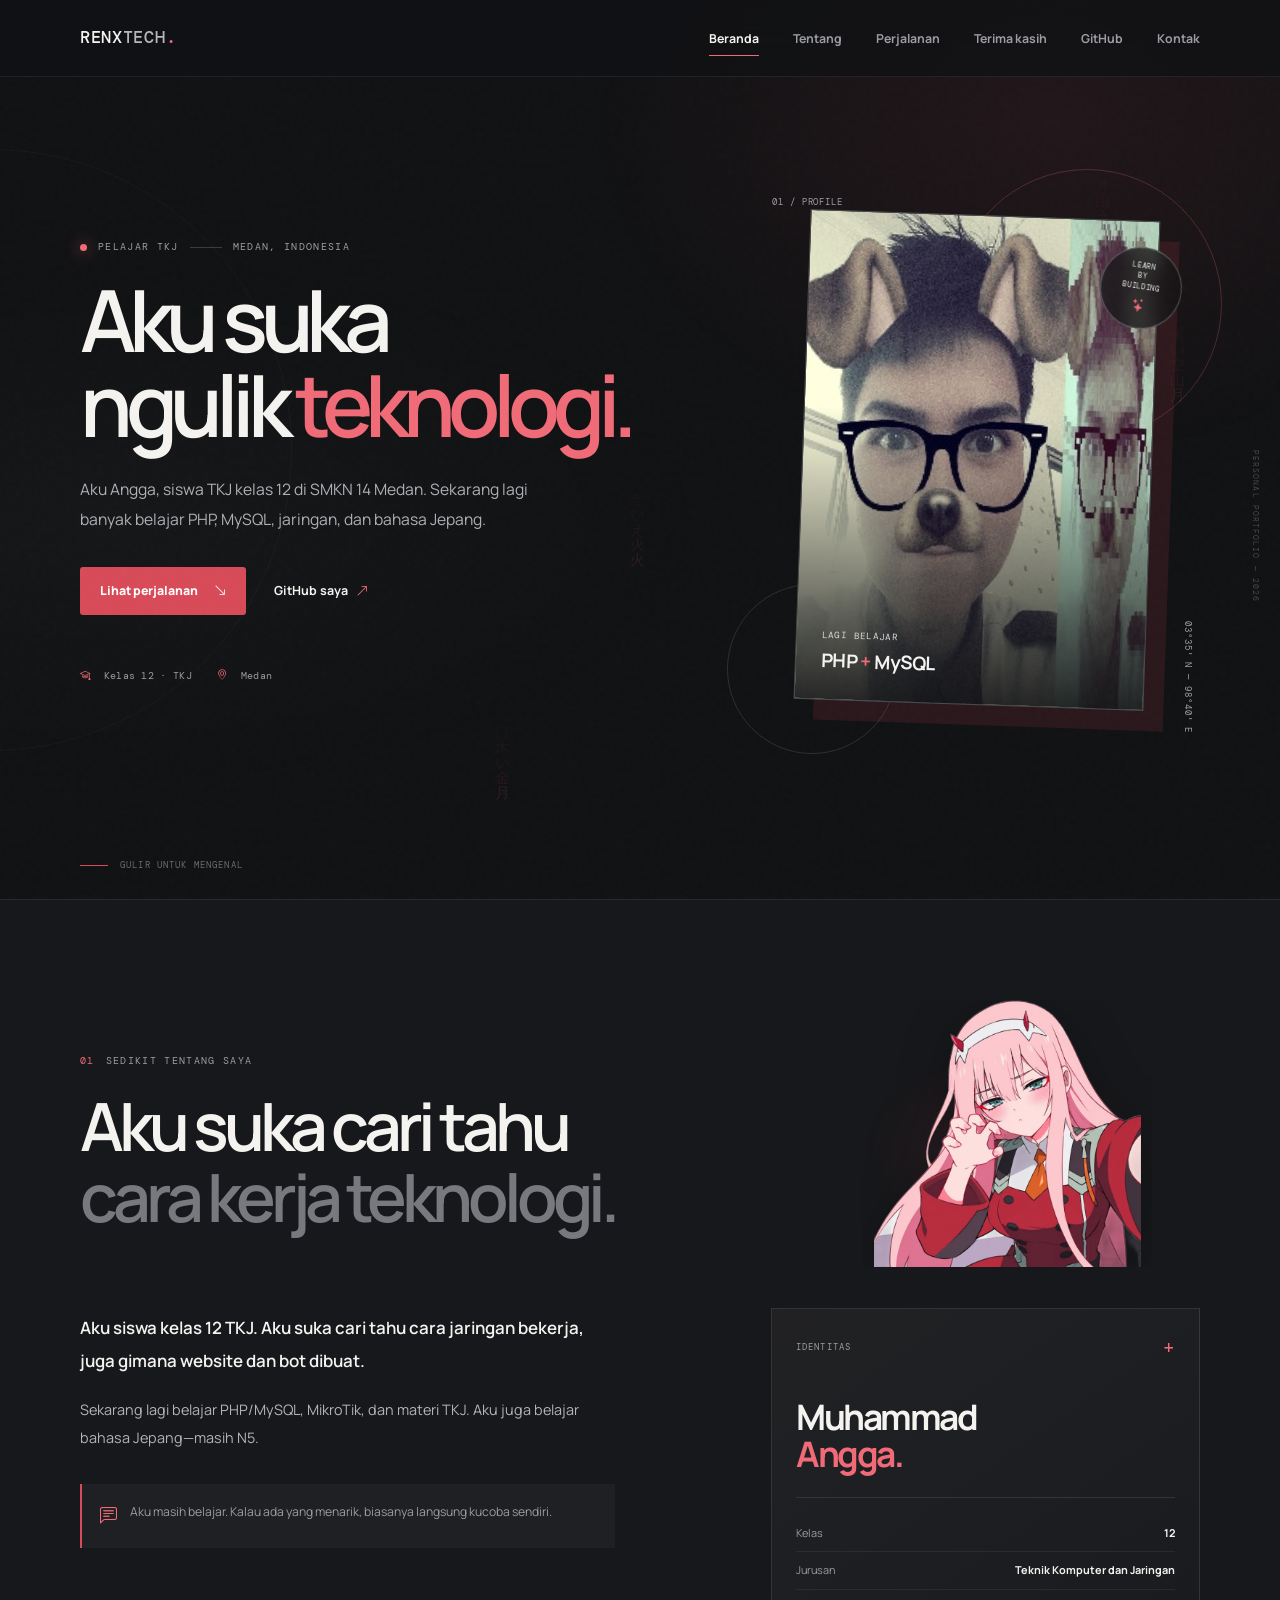
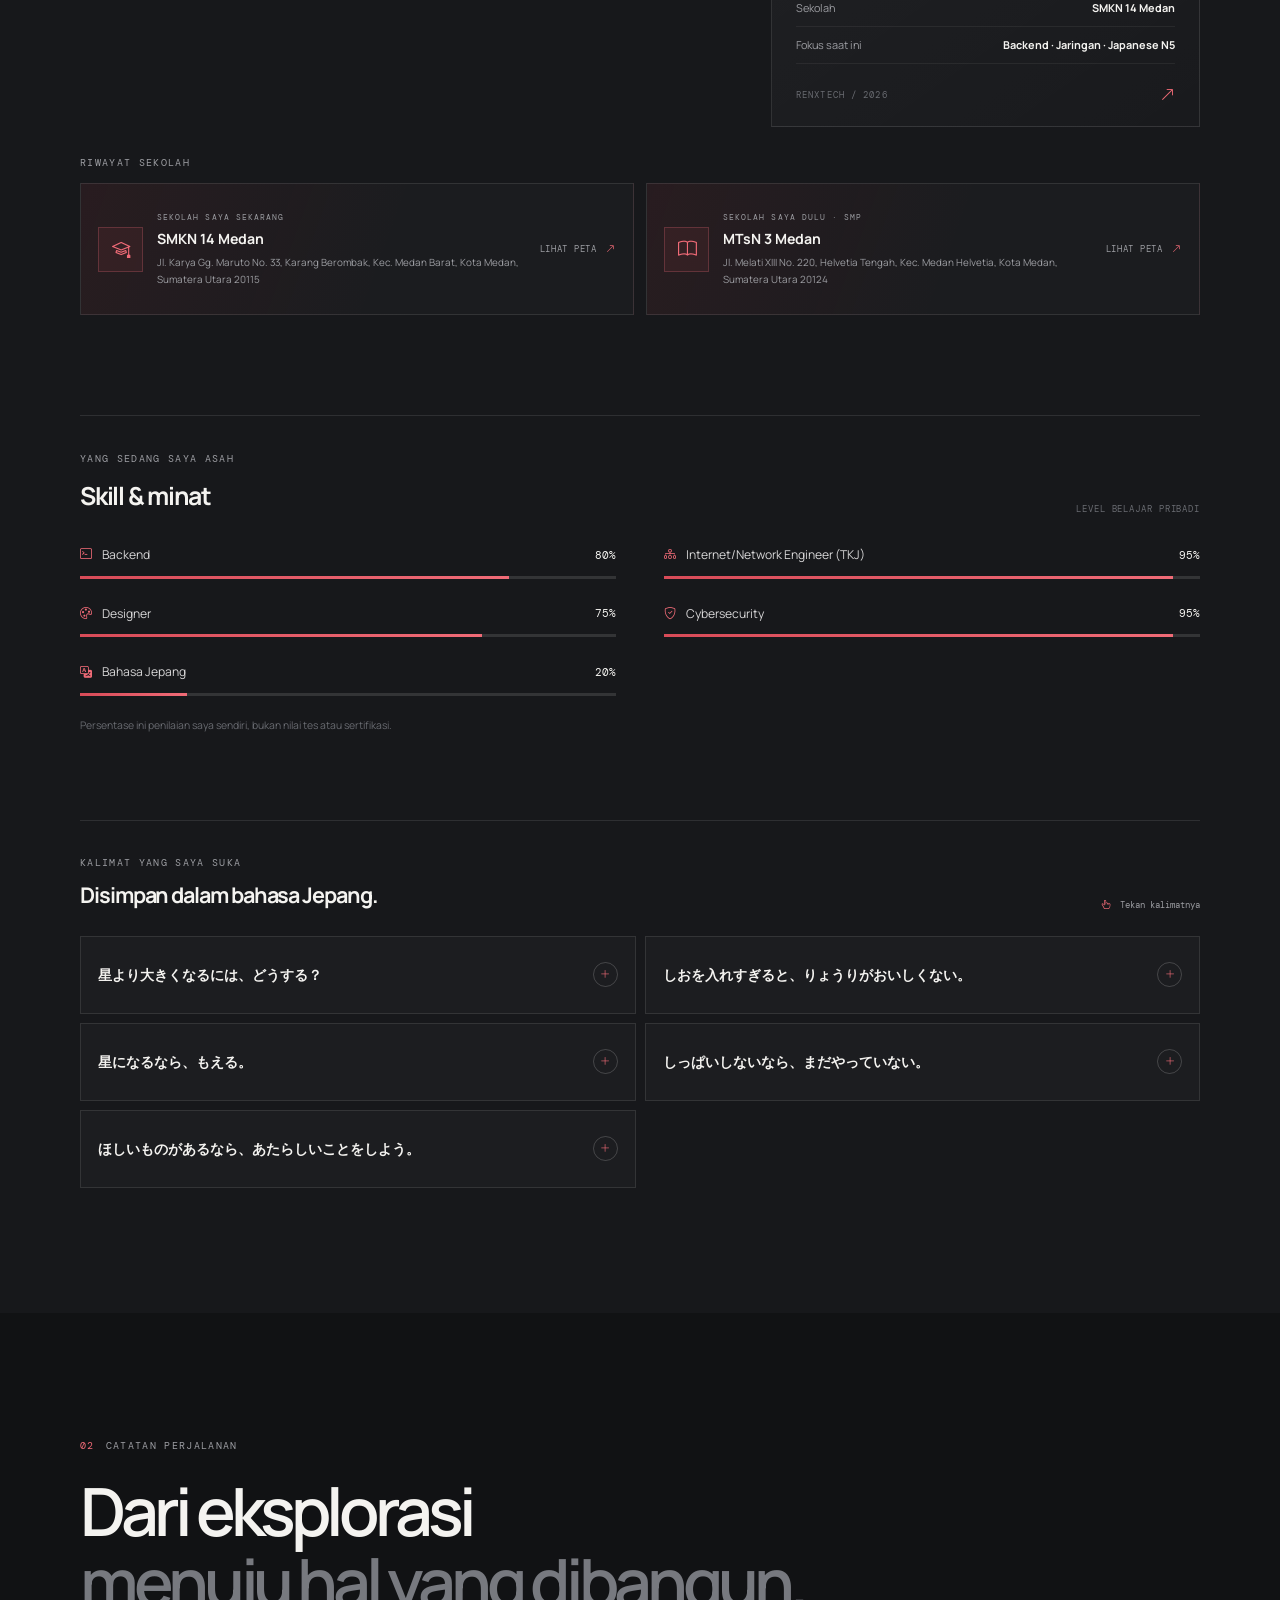
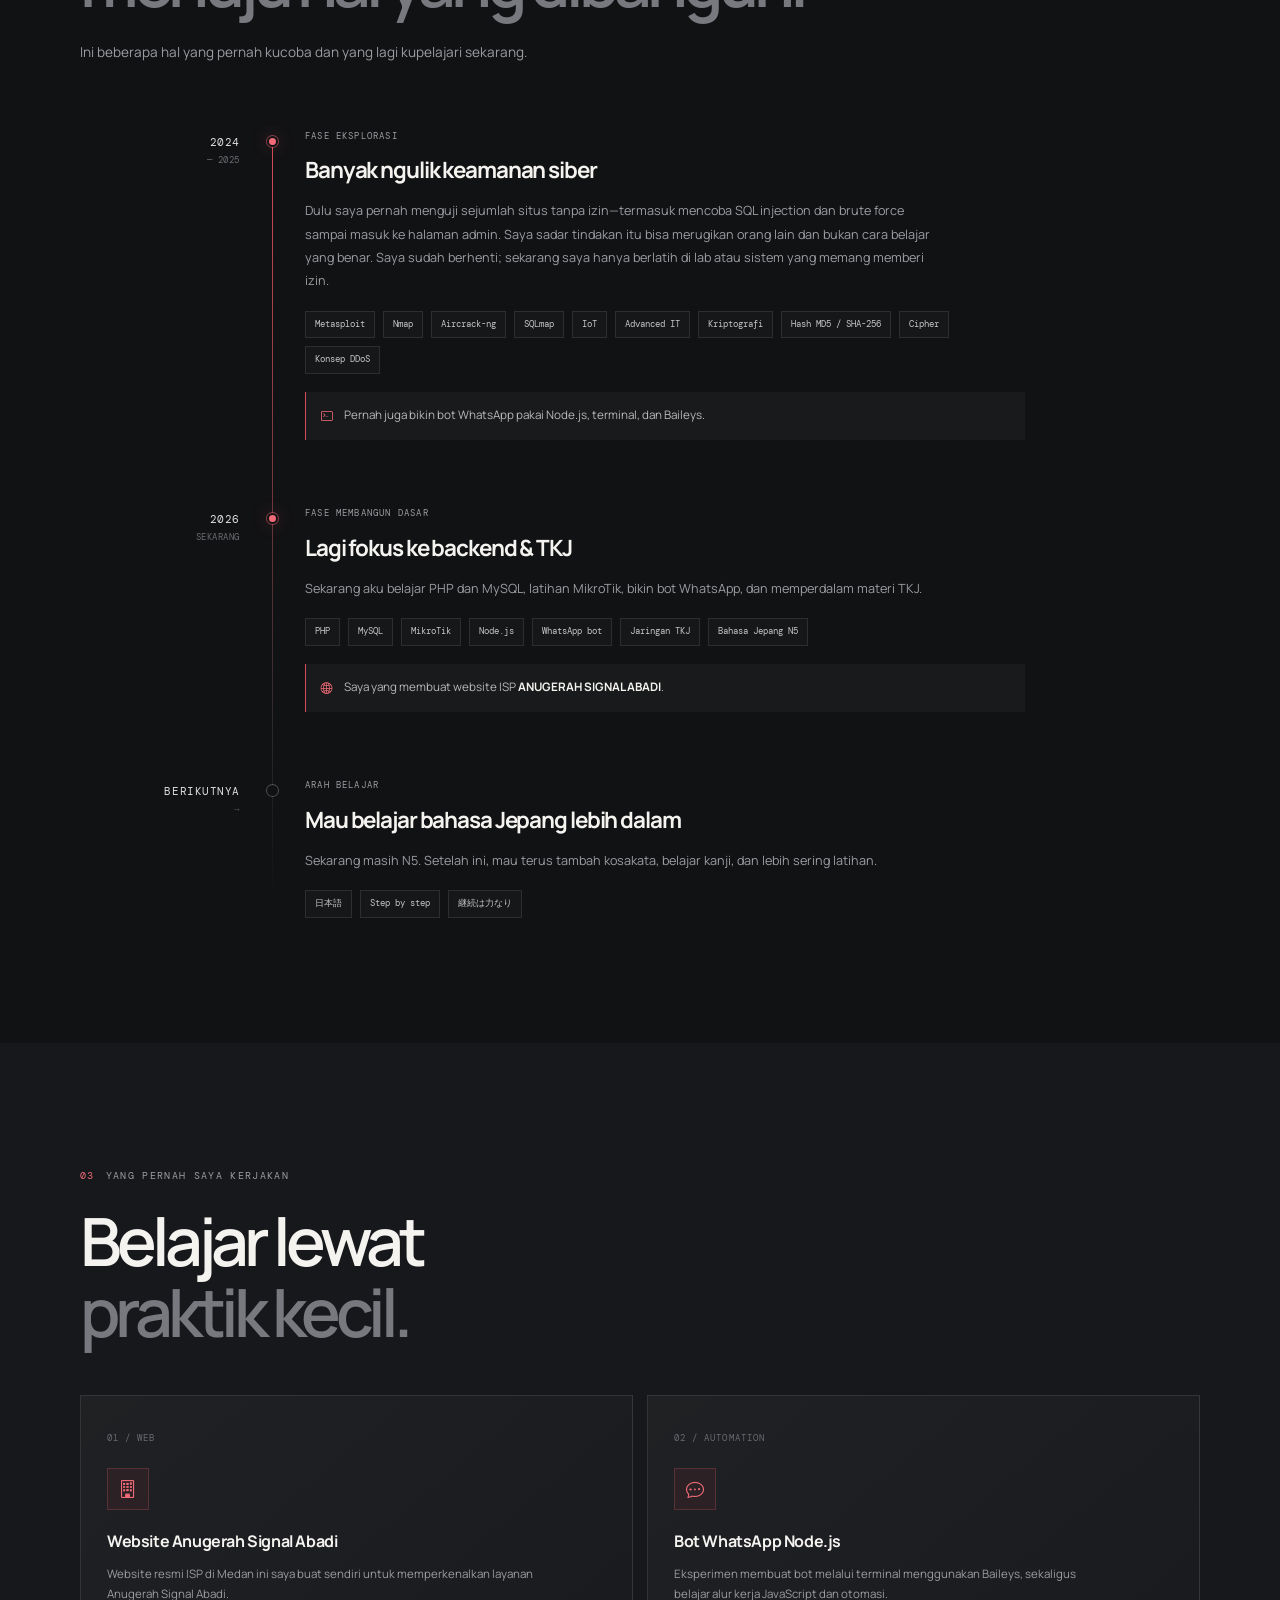
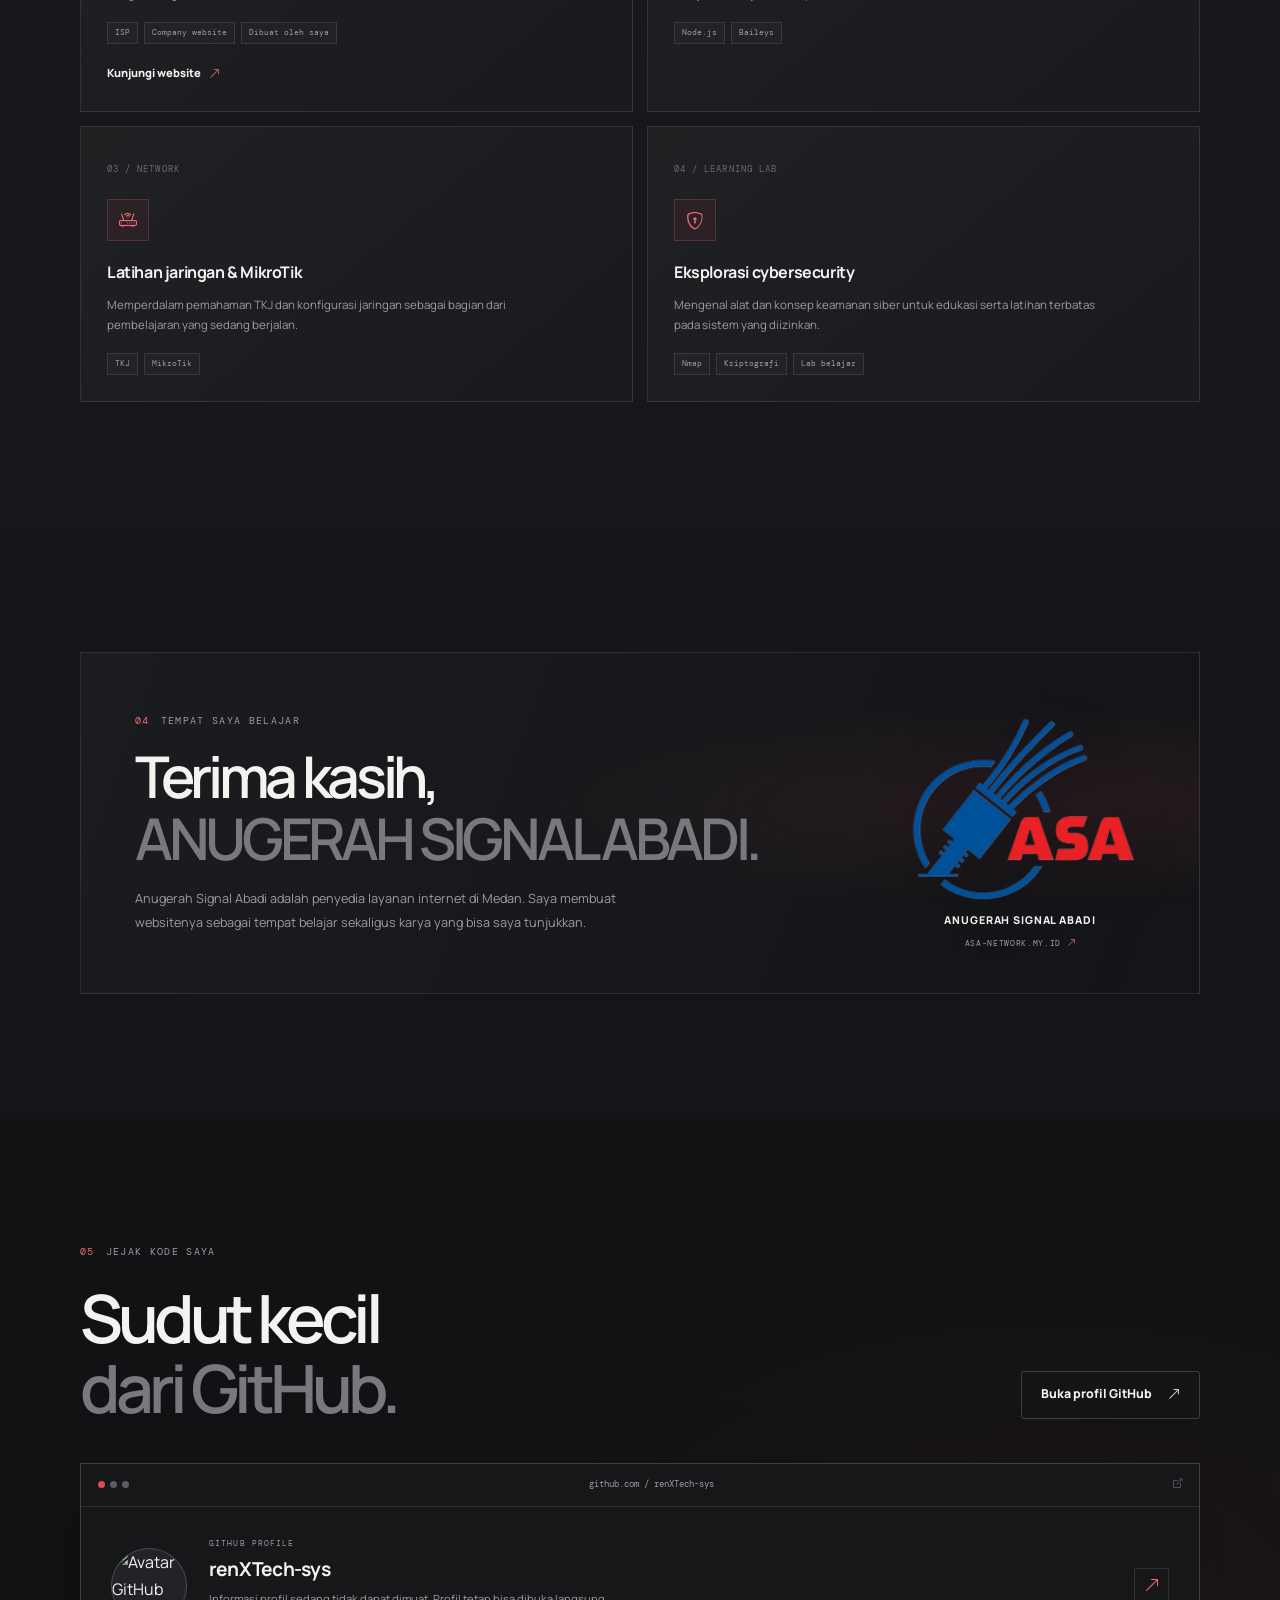
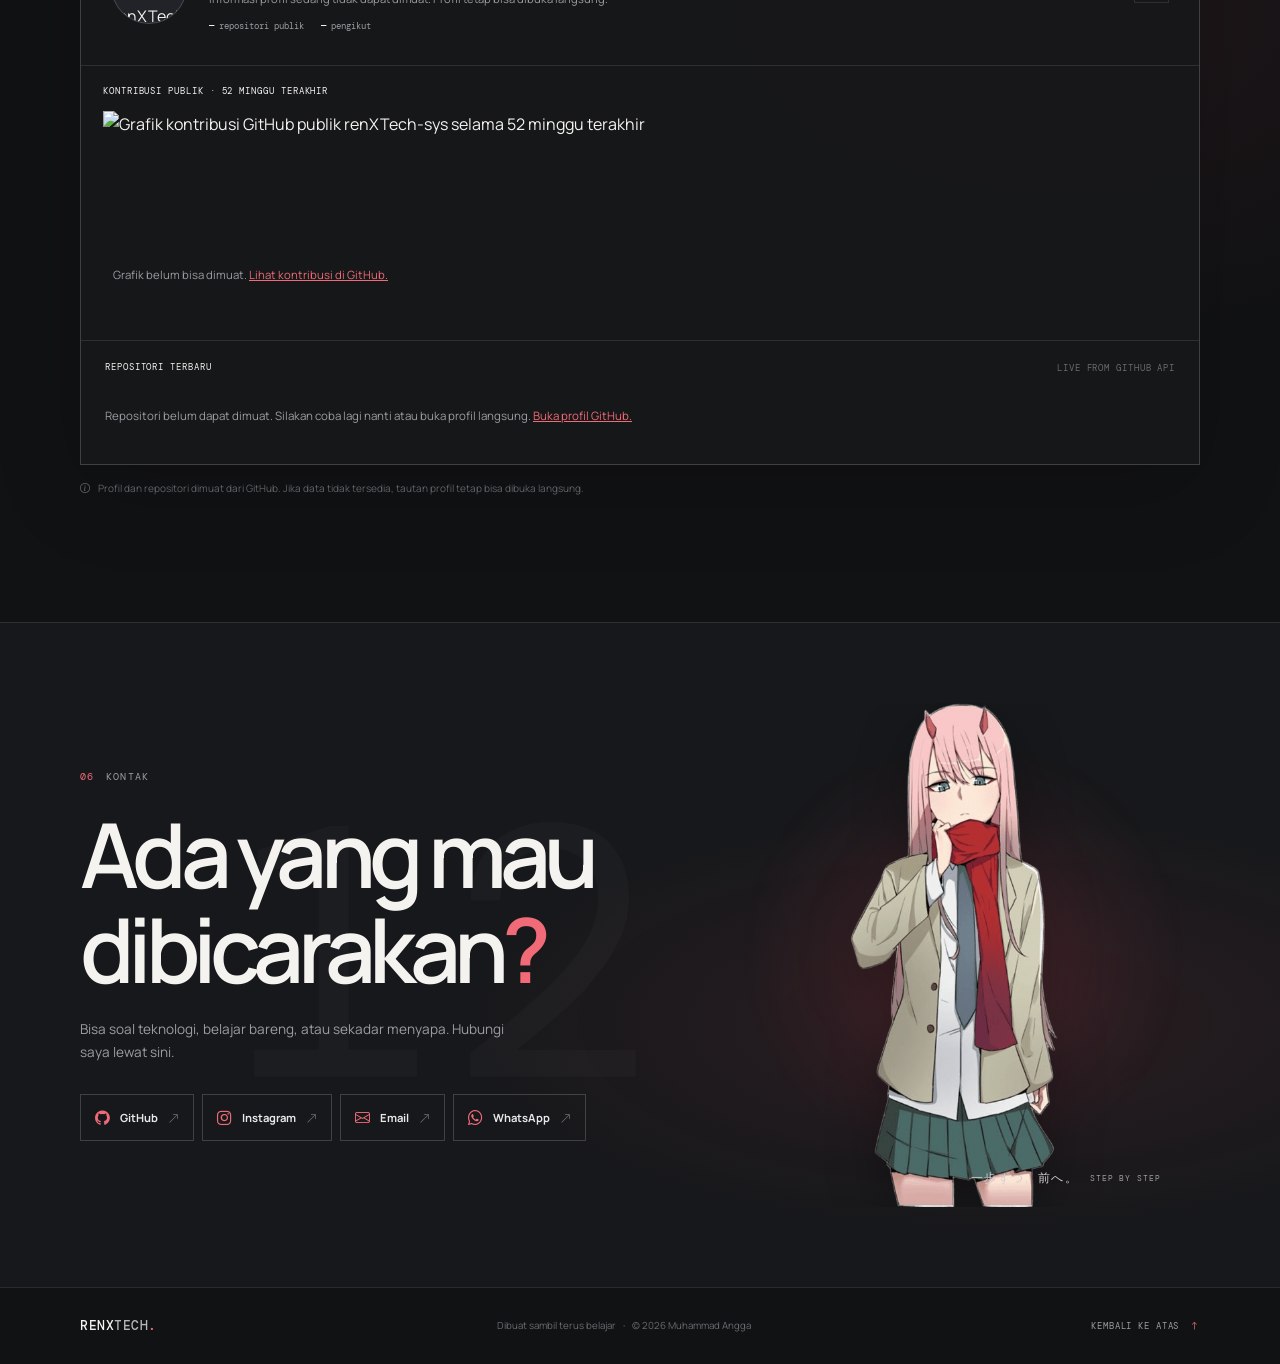
==== index.html @ 0e2a9b25 "first commit" ====
<!DOCTYPE html>
<html lang="id">
<head>
    <meta charset="UTF-8">
    <meta name="viewport" content="width=device-width, initial-scale=1.0">
    <meta name="description" content="Portofolio Muhammad Angga: perjalanan belajar backend, jaringan TKJ, cybersecurity, dan bahasa Jepang.">
    <meta name="theme-color" content="#111214">
    <meta property="og:type" content="website">
    <meta property="og:title" content="Muhammad Angga — RenxTech">
    <meta property="og:description" content="Catatan perjalanan belajar backend, jaringan, cybersecurity, dan bahasa Jepang.">
    <title>Muhammad Angga — RenxTech</title>
    <link rel="stylesheet" href="style.css">
    <link rel="preconnect" href="https://fonts.googleapis.com">
    <link rel="preconnect" href="https://fonts.gstatic.com" crossorigin>
    <link href="https://fonts.googleapis.com/css2?family=DM+Mono:wght@400;500&family=Manrope:wght@400;500;600;700;800&display=swap" rel="stylesheet">
    <link rel="stylesheet" href="https://cdn.jsdelivr.net/npm/bootstrap-icons@1.11.3/font/bootstrap-icons.min.css">
    <link rel="icon" type="image/x-icon" href="poto/favicon.ico">
</head>
<body>
    <div class="page-noise" aria-hidden="true"></div>
    <header class="site-header">
        <nav class="navbar wrap" aria-label="Navigasi utama">
            <a class="brand" href="#home" aria-label="RenxTech, ke halaman awal">RENX<span>TECH</span><i>.</i></a>
            <button class="menu-toggle" id="mobile-menu" type="button" aria-label="Buka menu" aria-expanded="false" aria-controls="nav-links">
                <i class="bi bi-list" aria-hidden="true"></i>
            </button>
            <ul class="nav-links" id="nav-links">
                <li><a href="#home" class="active">Beranda</a></li>
                <li><a href="#about">Tentang</a></li>
                <li><a href="#journey">Perjalanan</a></li>
                <li><a href="#thanks">Terima kasih</a></li>
                <li><a href="#github">GitHub</a></li>
                <li><a href="#contact">Kontak</a></li>
            </ul>
        </nav>
    </header>

    <main>
        <canvas class="matrix-rain" id="matrix-rain" aria-hidden="true"></canvas>
        <section id="home" class="hero section">
            <div class="hero-grid wrap">
                <div class="hero-copy reveal">
                    <p class="eyebrow"><span class="status-dot"></span> PELAJAR TKJ <span class="eyebrow-line"></span> MEDAN, INDONESIA</p>
                    <h1>Aku suka<br>ngulik <span class="accent-text">teknologi.</span></h1>
                    <p class="hero-intro">Aku Angga, siswa TKJ kelas 12 di SMKN 14 Medan. Sekarang lagi banyak belajar PHP, MySQL, jaringan, dan bahasa Jepang.</p>
                    <div class="hero-actions">
                        <a class="button button-primary" href="#journey">Lihat perjalanan <i class="bi bi-arrow-down-right" aria-hidden="true"></i></a>
                        <a class="text-link" href="https://github.com/renXTech-sys" target="_blank" rel="noopener noreferrer">GitHub saya <i class="bi bi-arrow-up-right" aria-hidden="true"></i></a>
                    </div>
                    <div class="hero-meta">
                        <span><i class="bi bi-mortarboard" aria-hidden="true"></i> Kelas 12 · TKJ</span>
                        <span><i class="bi bi-geo-alt" aria-hidden="true"></i> Medan</span>
                    </div>
                </div>

                <div class="hero-visual reveal" aria-label="Foto profil Muhammad Angga">
                    <div class="visual-orbit orbit-one" aria-hidden="true"></div>
                    <div class="visual-orbit orbit-two" aria-hidden="true"></div>
                    <div class="visual-index" aria-hidden="true">01 / PROFILE</div>
                    <div class="portrait-frame">
                        <!-- Ganti poto/angga.jpg dengan foto full-body kamu jika sudah siap. -->
                        <img src="poto/angga.jpg" alt="Foto profil Muhammad Angga">
                        <div class="portrait-shade"></div>
                        <div class="portrait-caption">
                            <span class="caption-kicker">LAGI BELAJAR</span>
                            <strong>PHP <span>+</span> MySQL</strong>
                        </div>
                    </div>
                    <div class="visual-stamp" aria-hidden="true"><span>LEARN<br>BY<br>BUILDING</span><i class="bi bi-stars"></i></div>
                    <div class="visual-coordinate" aria-hidden="true">03°35' N — 98°40' E</div>
                </div>
            </div>
            <a class="scroll-cue" href="#about"><span></span> GULIR UNTUK MENGENAL</a>
            <span class="hero-side-note" aria-hidden="true">PERSONAL PORTFOLIO — 2026</span>
        </section>

        <section id="about" class="section about-section">
            <div class="wrap section-wrap">
                <div class="section-heading about-heading reveal">
                    <p class="eyebrow"><span class="section-number">01</span> SEDIKIT TENTANG SAYA</p>
                    <h2>Aku suka cari tahu<br><span class="muted-text">cara kerja teknologi.</span></h2>
                    <div class="about-character" aria-hidden="true">
                        <span class="about-character-glow"></span>
                        <img src="poto/zero-two-about.png" alt="" loading="lazy">
                    </div>
                </div>
                <div class="about-layout">
                    <div class="about-copy reveal">
                        <p>Aku siswa kelas 12 TKJ. Aku suka cari tahu cara jaringan bekerja, juga gimana website dan bot dibuat.</p>
                        <p>Sekarang lagi belajar PHP/MySQL, MikroTik, dan materi TKJ. Aku juga belajar bahasa Jepang—masih N5.</p>
                        <div class="about-note"><i class="bi bi-chat-left-text" aria-hidden="true"></i><span>Aku masih belajar. Kalau ada yang menarik, biasanya langsung kucoba sendiri.</span></div>
                    </div>
                    <div class="profile-card reveal">
                        <div class="profile-card-top"><span>IDENTITAS</span><span class="card-cross" aria-hidden="true">+</span></div>
                        <div class="profile-name">Muhammad<br><span>Angga.</span></div>
                        <div class="profile-rule"></div>
                        <dl class="profile-facts">
                            <div><dt>Kelas</dt><dd>12</dd></div>
                            <div><dt>Jurusan</dt><dd>Teknik Komputer dan Jaringan</dd></div>
                            <div><dt>Sekolah</dt><dd>SMKN 14 Medan</dd></div>
                            <div><dt>Fokus saat ini</dt><dd>Backend · Jaringan · Japanese N5</dd></div>
                        </dl>
                        <div class="profile-card-bottom"><span>RENXTECH / 2026</span><i class="bi bi-arrow-up-right" aria-hidden="true"></i></div>
                    </div>
                </div>

                <div class="school-history">
                    <p class="eyebrow school-history-heading">RIWAYAT SEKOLAH</p>
                    <div class="school-history-grid">
                        <a class="school-card reveal" href="https://www.google.com/maps/search/?api=1&amp;query=SMKN+14+Medan%2C+Jl.+Karya+Gg.+Maruto+No.33%2C+Karang+Berombak%2C+Kec.+Medan+Barat%2C+Kota+Medan%2C+Sumatera+Utara+20115" target="_blank" rel="noopener noreferrer">
                            <span class="school-icon"><i class="bi bi-mortarboard" aria-hidden="true"></i></span>
                            <span class="school-copy"><span class="eyebrow">SEKOLAH SAYA SEKARANG</span><strong>SMKN 14 Medan</strong><span>Jl. Karya Gg. Maruto No. 33, Karang Berombak, Kec. Medan Barat, Kota Medan, Sumatera Utara 20115</span></span>
                            <span class="school-link">LIHAT PETA <i class="bi bi-arrow-up-right" aria-hidden="true"></i></span>
                        </a>
                        <a class="school-card reveal" href="https://www.google.com/maps/search/?api=1&amp;query=MTsN+3+Medan%2C+Jl.+Melati+XIII+No.220%2C+Helvetia+Tengah%2C+Kec.+Medan+Helvetia%2C+Kota+Medan%2C+Sumatera+Utara+20124" target="_blank" rel="noopener noreferrer">
                            <span class="school-icon"><i class="bi bi-book" aria-hidden="true"></i></span>
                            <span class="school-copy"><span class="eyebrow">SEKOLAH SAYA DULU · SMP</span><strong>MTsN 3 Medan</strong><span>Jl. Melati XIII No. 220, Helvetia Tengah, Kec. Medan Helvetia, Kota Medan, Sumatera Utara 20124</span></span>
                            <span class="school-link">LIHAT PETA <i class="bi bi-arrow-up-right" aria-hidden="true"></i></span>
                        </a>
                    </div>
                </div>

                <div class="skills-block reveal">
                    <div class="skills-heading"><div><p class="eyebrow">YANG SEDANG SAYA ASAH</p><h3>Skill & minat</h3></div><span class="mono-label">LEVEL BELAJAR PRIBADI</span></div>
                    <div class="skills-grid">
                        <div class="skill-item">
                            <div class="skill-label"><span><i class="bi bi-terminal" aria-hidden="true"></i> Backend</span><strong>80%</strong></div>
                            <div class="skill-track"><span style="--level: 80%"></span></div>
                        </div>
                        <div class="skill-item">
                            <div class="skill-label"><span><i class="bi bi-diagram-3" aria-hidden="true"></i> Internet/Network Engineer (TKJ)</span><strong>95%</strong></div>
                            <div class="skill-track"><span style="--level: 95%"></span></div>
                        </div>
                        <div class="skill-item">
                            <div class="skill-label"><span><i class="bi bi-palette" aria-hidden="true"></i> Designer</span><strong>75%</strong></div>
                            <div class="skill-track"><span style="--level: 75%"></span></div>
                        </div>
                        <div class="skill-item">
                            <div class="skill-label"><span><i class="bi bi-shield-check" aria-hidden="true"></i> Cybersecurity</span><strong>95%</strong></div>
                            <div class="skill-track"><span style="--level: 95%"></span></div>
                        </div>
                        <div class="skill-item">
                            <div class="skill-label"><span><i class="bi bi-translate" aria-hidden="true"></i> Bahasa Jepang</span><strong>20%</strong></div>
                            <div class="skill-track"><span style="--level: 20%"></span></div>
                        </div>
                    </div>
                    <p class="skill-disclaimer">Persentase ini penilaian saya sendiri, bukan nilai tes atau sertifikasi.</p>
                </div>

                <div class="quotes-block reveal">
                    <div class="quotes-heading"><div><p class="eyebrow">KALIMAT YANG SAYA SUKA</p><h3>Disimpan dalam bahasa Jepang.</h3></div><span class="quote-tap-hint"><i class="bi bi-hand-index-thumb" aria-hidden="true"></i> Tekan kalimatnya</span></div>
                    <div class="quotes-grid">
                        <details class="quote-card">
                            <summary lang="ja"><span class="quote-japanese">星より大きくなるには、どうする？</span><span class="quote-hint"><i class="bi bi-plus-lg" aria-hidden="true"></i></span></summary>
                            <div class="quote-detail"><p><strong>Romaji</strong><span>Hoshi yori ookiku naru ni wa, dou suru?</span></p><p><strong>Artinya</strong><span>Bagaimana caranya menjadi lebih besar dari bintang-bintang?</span></p></div>
                        </details>
                        <details class="quote-card">
                            <summary lang="ja"><span class="quote-japanese">しおを入れすぎると、りょうりがおいしくない。</span><span class="quote-hint"><i class="bi bi-plus-lg" aria-hidden="true"></i></span></summary>
                            <div class="quote-detail"><p><strong>Romaji</strong><span>Shio o iresugiru to, ryouri ga oishiku nai.</span></p><p><strong>Artinya</strong><span>Terlalu banyak garam bisa merusak rasa masakan.</span></p></div>
                        </details>
                        <details class="quote-card">
                            <summary lang="ja"><span class="quote-japanese">星になるなら、もえる。</span><span class="quote-hint"><i class="bi bi-plus-lg" aria-hidden="true"></i></span></summary>
                            <div class="quote-detail"><p><strong>Romaji</strong><span>Hoshi ni naru nara, moeru.</span></p><p><strong>Artinya</strong><span>Untuk menjadi bintang, kamu harus berani menyala.</span></p></div>
                        </details>
                        <details class="quote-card">
                            <summary lang="ja"><span class="quote-japanese">しっぱいしないなら、まだやっていない。</span><span class="quote-hint"><i class="bi bi-plus-lg" aria-hidden="true"></i></span></summary>
                            <div class="quote-detail"><p><strong>Romaji</strong><span>Shippai shinai nara, mada yatte inai.</span></p><p><strong>Artinya</strong><span>Kalau belum pernah gagal, mungkin kamu belum benar-benar mencoba.</span></p></div>
                        </details>
                        <details class="quote-card">
                            <summary lang="ja"><span class="quote-japanese">ほしいものがあるなら、あたらしいことをしよう。</span><span class="quote-hint"><i class="bi bi-plus-lg" aria-hidden="true"></i></span></summary>
                            <div class="quote-detail"><p><strong>Romaji</strong><span>Hoshii mono ga aru nara, atarashii koto o shiyou.</span></p><p><strong>Artinya</strong><span>Kalau ingin sesuatu yang belum pernah kamu punya, lakukan sesuatu yang belum pernah kamu lakukan.</span></p></div>
                        </details>
                    </div>
                </div>
            </div>
        </section>

        <section id="journey" class="section journey-section">
            <div class="wrap section-wrap">
                <div class="section-heading reveal">
                    <p class="eyebrow"><span class="section-number">02</span> CATATAN PERJALANAN</p>
                    <h2>Dari eksplorasi<br><span class="muted-text">menuju hal yang dibangun.</span></h2>
                    <p class="heading-description">Ini beberapa hal yang pernah kucoba dan yang lagi kupelajari sekarang.</p>
                </div>
                <div class="timeline">
                    <article class="timeline-entry reveal">
                        <div class="timeline-year"><span>2024</span><span>— 2025</span></div>
                        <div class="timeline-marker" aria-hidden="true"></div>
                        <div class="timeline-content">
                            <p class="eyebrow">FASE EKSPLORASI</p>
                            <h3>Banyak ngulik keamanan siber</h3>
                            <p>Dulu saya pernah menguji sejumlah situs tanpa izin—termasuk mencoba SQL injection dan brute force sampai masuk ke halaman admin. Saya sadar tindakan itu bisa merugikan orang lain dan bukan cara belajar yang benar. Saya sudah berhenti; sekarang saya hanya berlatih di lab atau sistem yang memang memberi izin.</p>
                            <div class="tag-list">
                                <span>Metasploit</span><span>Nmap</span><span>Aircrack-ng</span><span>SQLmap</span><span>IoT</span><span>Advanced IT</span><span>Kriptografi</span><span>Hash MD5 / SHA-256</span><span>Cipher</span><span>Konsep DDoS</span>
                            </div>
                            <div class="timeline-extra"><i class="bi bi-terminal" aria-hidden="true"></i><span>Pernah juga bikin bot WhatsApp pakai Node.js, terminal, dan Baileys.</span></div>
                        </div>
                    </article>
                    <article class="timeline-entry timeline-current reveal">
                        <div class="timeline-year"><span>2026</span><span>SEKARANG</span></div>
                        <div class="timeline-marker" aria-hidden="true"></div>
                        <div class="timeline-content">
                            <p class="eyebrow">FASE MEMBANGUN DASAR</p>
                            <h3>Lagi fokus ke backend & TKJ</h3>
                            <p>Sekarang aku belajar PHP dan MySQL, latihan MikroTik, bikin bot WhatsApp, dan memperdalam materi TKJ.</p>
                            <div class="tag-list">
                                <span>PHP</span><span>MySQL</span><span>MikroTik</span><span>Node.js</span><span>WhatsApp bot</span><span>Jaringan TKJ</span><span>Bahasa Jepang N5</span>
                            </div>
                            <div class="timeline-extra"><i class="bi bi-globe2" aria-hidden="true"></i><span>Saya yang membuat website ISP <strong>ANUGERAH SIGNAL ABADI</strong>.</span></div>
                        </div>
                    </article>
                    <article class="timeline-entry timeline-future reveal">
                        <div class="timeline-year"><span>BERIKUTNYA</span><span>→</span></div>
                        <div class="timeline-marker" aria-hidden="true"></div>
                        <div class="timeline-content">
                            <p class="eyebrow">ARAH BELAJAR</p>
                            <h3>Mau belajar bahasa Jepang lebih dalam</h3>
                            <p>Sekarang masih N5. Setelah ini, mau terus tambah kosakata, belajar kanji, dan lebih sering latihan.</p>
                            <div class="tag-list"><span>日本語</span><span>Step by step</span><span>継続は力なり</span></div>
                        </div>
                    </article>
                </div>
            </div>
        </section>

        <section id="projects" class="section projects-section">
            <div class="wrap section-wrap">
                <div class="section-heading reveal">
                    <p class="eyebrow"><span class="section-number">03</span> YANG PERNAH SAYA KERJAKAN</p>
                    <h2>Belajar lewat<br><span class="muted-text">praktik kecil.</span></h2>
                </div>
                <div class="project-grid">
                    <article class="project-card reveal">
                        <span class="project-index">01 / WEB</span><div class="project-icon"><i class="bi bi-building" aria-hidden="true"></i></div>
                        <h3>Website Anugerah Signal Abadi</h3>
                        <p>Website resmi ISP di Medan ini saya buat sendiri untuk memperkenalkan layanan Anugerah Signal Abadi.</p>
                        <div class="project-stack"><span>ISP</span><span>Company website</span><span>Dibuat oleh saya</span></div>
                        <a class="project-link" href="http://asa-network.my.id" target="_blank" rel="noopener noreferrer">Kunjungi website <i class="bi bi-arrow-up-right" aria-hidden="true"></i></a>
                    </article>
                    <article class="project-card reveal">
                        <span class="project-index">02 / AUTOMATION</span><div class="project-icon"><i class="bi bi-chat-dots" aria-hidden="true"></i></div>
                        <h3>Bot WhatsApp Node.js</h3>
                        <p>Eksperimen membuat bot melalui terminal menggunakan Baileys, sekaligus belajar alur kerja JavaScript dan otomasi.</p>
                        <div class="project-stack"><span>Node.js</span><span>Baileys</span></div>
                    </article>
                    <article class="project-card reveal">
                        <span class="project-index">03 / NETWORK</span><div class="project-icon"><i class="bi bi-router" aria-hidden="true"></i></div>
                        <h3>Latihan jaringan & MikroTik</h3>
                        <p>Memperdalam pemahaman TKJ dan konfigurasi jaringan sebagai bagian dari pembelajaran yang sedang berjalan.</p>
                        <div class="project-stack"><span>TKJ</span><span>MikroTik</span></div>
                    </article>
                    <article class="project-card reveal">
                        <span class="project-index">04 / LEARNING LAB</span><div class="project-icon"><i class="bi bi-shield-lock" aria-hidden="true"></i></div>
                        <h3>Eksplorasi cybersecurity</h3>
                        <p>Mengenal alat dan konsep keamanan siber untuk edukasi serta latihan terbatas pada sistem yang diizinkan.</p>
                        <div class="project-stack"><span>Nmap</span><span>Kriptografi</span><span>Lab belajar</span></div>
                    </article>
                </div>
            </div>
        </section>

        <section id="thanks" class="section thanks-section">
            <div class="wrap section-wrap">
                <div class="thanks-card reveal">
                    <div class="thanks-copy">
                        <p class="eyebrow"><span class="section-number">04</span> TEMPAT SAYA BELAJAR</p>
                        <h2>Terima kasih,<br><span class="muted-text">ANUGERAH SIGNAL ABADI.</span></h2>
                        <p>Anugerah Signal Abadi adalah penyedia layanan internet di Medan. Saya membuat websitenya sebagai tempat belajar sekaligus karya yang bisa saya tunjukkan.</p>
                    </div>
                    <a class="thanks-website" href="http://asa-network.my.id" target="_blank" rel="noopener noreferrer" aria-label="Kunjungi website Anugerah Signal Abadi">
                        <img class="thanks-logo" src="poto/asa-logo-mark.png" alt="Logo ASA Anugerah Signal Abadi" loading="lazy">
                        <span class="thanks-company-name">ANUGERAH SIGNAL ABADI</span>
                        <span class="thanks-website-url">ASA-NETWORK.MY.ID <i class="bi bi-arrow-up-right" aria-hidden="true"></i></span>
                    </a>
                </div>
            </div>
        </section>

        <section id="github" class="section github-section">
            <div class="wrap section-wrap">
                <div class="github-heading reveal">
                    <div class="section-heading">
                        <p class="eyebrow"><span class="section-number">05</span> JEJAK KODE SAYA</p>
                        <h2>Sudut kecil<br><span class="muted-text">dari GitHub.</span></h2>
                    </div>
                    <a class="button button-outline" href="https://github.com/renXTech-sys" target="_blank" rel="noopener noreferrer">Buka profil GitHub <i class="bi bi-arrow-up-right" aria-hidden="true"></i></a>
                </div>
                <div class="github-window reveal">
                    <div class="window-bar"><div class="window-dots" aria-hidden="true"><i></i><i></i><i></i></div><span>github.com / renXTech-sys</span><i class="bi bi-box-arrow-up-right" aria-hidden="true"></i></div>
                    <div class="github-profile" id="github-profile">
                        <div class="github-avatar-wrap"><img class="github-avatar" id="github-avatar" src="https://github.com/renXTech-sys.png" alt="Avatar GitHub renXTech-sys" loading="lazy"></div>
                        <div class="github-user-info"><p class="eyebrow">GITHUB PROFILE</p><h3 id="github-name">renXTech-sys</h3><p id="github-bio">Memuat informasi profil…</p><div class="github-stats"><span><strong id="github-repos-count">—</strong> repositori publik</span><span><strong id="github-followers">—</strong> pengikut</span></div></div>
                        <a class="github-profile-link" href="https://github.com/renXTech-sys" target="_blank" rel="noopener noreferrer" aria-label="Kunjungi profil GitHub renXTech-sys"><i class="bi bi-arrow-up-right" aria-hidden="true"></i></a>
                    </div>
                    <div class="contributions-panel">
                        <div class="contributions-heading">
                            <span>KONTRIBUSI PUBLIK · 52 MINGGU TERAKHIR</span>
                        </div>
                        <div class="contributions-graph-wrap">
                            <img class="contributions-graph" id="contributions-graph" src="https://ghchart.rshah.org/d84b58/renXTech-sys" alt="Grafik kontribusi GitHub publik renXTech-sys selama 52 minggu terakhir" loading="lazy">
                            <p class="contributions-error" id="contributions-error" hidden>Grafik belum bisa dimuat. <a href="https://github.com/renXTech-sys" target="_blank" rel="noopener noreferrer">Lihat kontribusi di GitHub.</a></p>
                        </div>
                    </div>
                    <div class="repo-header"><span>REPOSITORI TERBARU</span><span class="mono-label">LIVE FROM GITHUB API</span></div>
                    <div class="repo-grid" id="github-repos" aria-live="polite">
                        <p class="github-status" id="github-status">Mengambil repositori publik…</p>
                    </div>
                    <noscript><p class="github-status">Aktifkan JavaScript untuk melihat ringkasan GitHub. <a href="https://github.com/renXTech-sys">Kunjungi profil langsung.</a></p></noscript>
                </div>
                <p class="github-footnote"><i class="bi bi-info-circle" aria-hidden="true"></i> Profil dan repositori dimuat dari GitHub. Jika data tidak tersedia, tautan profil tetap bisa dibuka langsung.</p>
            </div>
        </section>

        <section id="contact" class="section contact-section">
            <div class="wrap contact-layout reveal">
                <div class="contact-wrap">
                    <p class="eyebrow"><span class="section-number">06</span> KONTAK</p>
                    <h2>Ada yang mau<br>dibicarakan<span class="accent-text">?</span></h2>
                    <p class="contact-copy">Bisa soal teknologi, belajar bareng, atau sekadar menyapa. Hubungi saya lewat sini.</p>
                    <div class="contact-links">
                        <a href="https://github.com/renXTech-sys" target="_blank" rel="noopener noreferrer"><i class="bi bi-github" aria-hidden="true"></i> GitHub <i class="bi bi-arrow-up-right" aria-hidden="true"></i></a>
                        <a href="https://www.instagram.com/anggasayangskibiditoilet/" target="_blank" rel="noopener noreferrer"><i class="bi bi-instagram" aria-hidden="true"></i> Instagram <i class="bi bi-arrow-up-right" aria-hidden="true"></i></a>
                        <a href="mailto:renxtech@gmail.com"><i class="bi bi-envelope" aria-hidden="true"></i> Email <i class="bi bi-arrow-up-right" aria-hidden="true"></i></a>
                        <a href="https://wa.me/6283136778501" target="_blank" rel="noopener noreferrer"><i class="bi bi-whatsapp" aria-hidden="true"></i> WhatsApp <i class="bi bi-arrow-up-right" aria-hidden="true"></i></a>
                    </div>
                </div>
                <figure class="contact-portrait">
                    <div class="contact-portrait-glow" aria-hidden="true"></div>
                    <img src="poto/zero-two.png" alt="Ilustrasi Zero Two dari Darling in the Franxx" loading="lazy">
                    <figcaption lang="ja">一歩ずつ、前へ。<span>STEP BY STEP</span></figcaption>
                </figure>
            </div>
        </section>
    </main>

    <footer class="site-footer">
        <div class="wrap footer-content"><a class="brand" href="#home">RENX<span>TECH</span><i>.</i></a><p>Dibuat sambil terus belajar <span>·</span> © 2026 Muhammad Angga</p><a class="back-top" href="#home">KEMBALI KE ATAS <i class="bi bi-arrow-up" aria-hidden="true"></i></a></div>
    </footer>
    <script src="main.js"></script>
</body>
</html>
---- style.css ----
* {
    box-sizing: border-box;
}

:root {
    color-scheme: dark;
    --bg: #111214;
    --bg-soft: #17181b;
    --panel: #1b1c20;
    --panel-light: #222328;
    --line: rgba(255, 255, 255, 0.1);
    --line-strong: rgba(255, 255, 255, 0.18);
    --white: #f4f3f0;
    --muted: #9c9da2;
    --muted-dark: #696b71;
    --accent: #d84b58;
    --accent-bright: #f06b77;
    --font-body: 'Manrope', sans-serif;
    --font-mono: 'DM Mono', monospace;
}

html {
    scroll-behavior: smooth;
    scroll-padding-top: 84px;
}

body {
    margin: 0;
    color: var(--white);
    background: var(--bg);
    font-family: var(--font-body);
    line-height: 1.7;
    overflow-x: hidden;
}

body::before {
    position: fixed;
    z-index: -2;
    inset: 0;
    background:
        radial-gradient(ellipse at 82% 13%, rgba(216, 75, 88, 0.09), transparent 31%),
        radial-gradient(ellipse at 9% 58%, rgba(255, 255, 255, 0.025), transparent 38%);
    content: "";
    pointer-events: none;
}

main,
.site-footer {
    position: relative;
    z-index: 1;
}

.matrix-rain {
    position: fixed;
    z-index: 0;
    inset: 0;
    width: 100%;
    height: 100%;
    opacity: 0.2;
    pointer-events: none;
}

a {
    color: inherit;
}

button,
a {
    -webkit-tap-highlight-color: transparent;
}

::selection {
    color: var(--white);
    background: rgba(216, 75, 88, 0.65);
}

.page-noise {
    position: fixed;
    z-index: 20;
    inset: 0;
    opacity: 0.035;
    background-image: url("data:image/svg+xml,%3Csvg viewBox='0 0 180 180' xmlns='http://www.w3.org/2000/svg'%3E%3Cfilter id='n'%3E%3CfeTurbulence type='fractalNoise' baseFrequency='.9' numOctaves='3' stitchTiles='stitch'/%3E%3C/filter%3E%3Crect width='100%25' height='100%25' filter='url(%23n)' opacity='.5'/%3E%3C/svg%3E");
    pointer-events: none;
}

.wrap {
    width: min(1120px, calc(100% - 64px));
    margin-inline: auto;
}

.site-header {
    position: fixed;
    z-index: 100;
    inset: 0 0 auto;
    border-bottom: 1px solid rgba(255, 255, 255, 0.07);
    background: rgba(17, 18, 20, 0.8);
    backdrop-filter: blur(18px);
}

.navbar {
    display: flex;
    min-height: 76px;
    align-items: center;
    justify-content: space-between;
}

.brand {
    color: var(--white);
    font-family: var(--font-mono);
    font-size: 1.08rem;
    font-weight: 500;
    letter-spacing: 0.04em;
    text-decoration: none;
}

.brand span {
    color: #b7b7ba;
}

.brand i {
    color: var(--accent-bright);
    font-style: normal;
}

.nav-links {
    display: flex;
    align-items: center;
    gap: 34px;
    margin: 0;
    padding: 0;
    list-style: none;
}

.nav-links a {
    position: relative;
    color: var(--muted);
    font-size: 0.77rem;
    font-weight: 700;
    text-decoration: none;
    transition: color 180ms ease;
}

.nav-links a::after {
    position: absolute;
    right: 0;
    bottom: -9px;
    left: 0;
    height: 1px;
    background: var(--accent-bright);
    content: "";
    transform: scaleX(0);
    transform-origin: left;
    transition: transform 180ms ease;
}

.nav-links a:hover,
.nav-links a.active {
    color: var(--white);
}

.nav-links a:hover::after,
.nav-links a.active::after {
    transform: scaleX(1);
}

.menu-toggle {
    display: none;
    width: 42px;
    height: 42px;
    border: 1px solid var(--line);
    border-radius: 50%;
    color: var(--white);
    background: var(--panel);
    font-size: 1.3rem;
    cursor: pointer;
}

.section {
    position: relative;
}

.section > .wrap {
    position: relative;
    z-index: 3;
}

.matrix-rain {
    z-index: 2;
}

.hero {
    display: flex;
    min-height: 760px;
    min-height: max(760px, 100svh);
    align-items: center;
    padding: 120px 0 95px;
    overflow: hidden;
    border-bottom: 1px solid var(--line);
}

.hero::before {
    position: absolute;
    top: 50%;
    left: -310px;
    width: 600px;
    height: 600px;
    border: 1px solid rgba(255, 255, 255, 0.035);
    border-radius: 50%;
    content: "";
    transform: translateY(-50%);
}

.hero-grid {
    display: grid;
    align-items: center;
    grid-template-columns: minmax(0, 1fr) minmax(340px, 0.78fr);
    gap: clamp(40px, 8vw, 110px);
}

.eyebrow {
    display: flex;
    align-items: center;
    gap: 11px;
    margin: 0 0 22px;
    color: var(--muted);
    font-family: var(--font-mono);
    font-size: 0.64rem;
    letter-spacing: 0.13em;
    line-height: 1.6;
}

.status-dot {
    width: 7px;
    height: 7px;
    border-radius: 50%;
    background: var(--accent-bright);
    box-shadow: 0 0 15px rgba(240, 107, 119, 0.85);
    animation: pulse 2s ease-in-out infinite;
}

.eyebrow-line {
    width: 32px;
    height: 1px;
    background: var(--line-strong);
}

.hero h1 {
    margin: 0;
    font-size: clamp(3.2rem, 6.7vw, 6.2rem);
    font-weight: 600;
    letter-spacing: -0.085em;
    line-height: 0.99;
}

.accent-text {
    color: var(--accent-bright);
}

.hero-intro {
    max-width: 470px;
    margin: 28px 0 0;
    color: #b0b0b5;
    font-size: 0.98rem;
    line-height: 1.9;
}

.hero-intro strong {
    color: var(--white);
    font-weight: 700;
}

.hero-actions {
    display: flex;
    align-items: center;
    gap: 28px;
    margin-top: 32px;
}

.button {
    display: inline-flex;
    min-height: 48px;
    align-items: center;
    justify-content: center;
    gap: 16px;
    padding: 0 19px;
    border: 1px solid transparent;
    border-radius: 3px;
    font-size: 0.77rem;
    font-weight: 800;
    text-decoration: none;
    transition: transform 180ms ease, background 180ms ease, border-color 180ms ease;
}

.button:hover {
    transform: translateY(-3px);
}

.button-primary {
    color: #fff;
    background: var(--accent);
}

.button-primary:hover {
    background: #e85a67;
}

.text-link {
    color: var(--white);
    font-size: 0.78rem;
    font-weight: 700;
    text-decoration: none;
}

.text-link i {
    margin-left: 5px;
    color: var(--accent-bright);
}

.hero-meta {
    display: flex;
    flex-wrap: wrap;
    gap: 25px;
    margin-top: 52px;
    color: var(--muted);
    font-family: var(--font-mono);
    font-size: 0.65rem;
    letter-spacing: 0.03em;
}

.hero-meta i {
    margin-right: 7px;
    color: var(--accent-bright);
}

.hero-visual {
    position: relative;
    width: min(100%, 410px);
    justify-self: center;
    padding: 28px 30px 32px;
}

.portrait-frame {
    position: relative;
    z-index: 1;
    height: 490px;
    overflow: hidden;
    border: 1px solid rgba(255, 255, 255, 0.18);
    background: #232428;
    box-shadow: 20px 20px 0 rgba(216, 75, 88, 0.13);
    transform: rotate(2deg);
    transition: transform 350ms ease, box-shadow 350ms ease;
}

.hero-visual:hover .portrait-frame {
    box-shadow: 13px 15px 0 rgba(216, 75, 88, 0.19);
    transform: rotate(0deg) translateY(-5px);
}

.portrait-frame img {
    width: 100%;
    height: 100%;
    object-fit: cover;
    object-position: center 24%;
    filter: grayscale(0.55) contrast(1.05);
    transition: filter 350ms ease, transform 700ms cubic-bezier(0.2, 0.75, 0.3, 1);
}

.hero-visual:hover .portrait-frame img {
    filter: grayscale(0.15) contrast(1.03);
    transform: scale(1.035);
}

.portrait-shade {
    position: absolute;
    inset: 0;
    background: linear-gradient(180deg, transparent 40%, rgba(17, 18, 20, 0.9) 100%);
    pointer-events: none;
}

.portrait-caption {
    position: absolute;
    z-index: 2;
    right: 25px;
    bottom: 23px;
    left: 25px;
    display: flex;
    flex-direction: column;
}

.caption-kicker {
    color: #ddd;
    font-family: var(--font-mono);
    font-size: 0.57rem;
    letter-spacing: 0.15em;
}

.portrait-caption strong {
    font-size: 1.18rem;
    letter-spacing: -0.03em;
}

.portrait-caption strong span {
    color: var(--accent-bright);
}

.visual-orbit {
    position: absolute;
    border: 1px solid rgba(240, 107, 119, 0.25);
    border-radius: 50%;
    pointer-events: none;
}

.orbit-one {
    top: -18px;
    right: -40px;
    width: 270px;
    height: 270px;
    animation: orbit 28s linear infinite;
}

.orbit-two {
    bottom: -17px;
    left: -45px;
    width: 170px;
    height: 170px;
    border-color: rgba(255, 255, 255, 0.12);
    animation: orbit 22s linear infinite reverse;
}

.visual-index,
.visual-coordinate {
    position: absolute;
    z-index: 2;
    color: var(--muted);
    font-family: var(--font-mono);
    font-size: 0.57rem;
    letter-spacing: 0.1em;
}

.visual-index {
    top: 8px;
    left: 0;
}

.visual-coordinate {
    right: -13px;
    bottom: 4px;
    writing-mode: vertical-rl;
}

.visual-stamp {
    position: absolute;
    z-index: 3;
    top: 60px;
    right: 0;
    display: grid;
    width: 82px;
    height: 82px;
    align-content: center;
    justify-items: center;
    border: 1px solid rgba(255, 255, 255, 0.26);
    border-radius: 50%;
    color: var(--white);
    background: rgba(17, 18, 20, 0.72);
    font-family: var(--font-mono);
    font-size: 0.46rem;
    letter-spacing: 0.09em;
    line-height: 1.4;
    text-align: center;
    transform: rotate(9deg);
    backdrop-filter: blur(8px);
}

.visual-stamp i {
    margin-top: 4px;
    color: var(--accent-bright);
    font-size: 0.85rem;
}

.scroll-cue {
    position: absolute;
    bottom: 26px;
    left: max(32px, calc((100% - 1120px) / 2));
    display: flex;
    align-items: center;
    gap: 12px;
    color: var(--muted-dark);
    font-family: var(--font-mono);
    font-size: 0.55rem;
    letter-spacing: 0.13em;
    text-decoration: none;
}

.scroll-cue span {
    width: 28px;
    height: 1px;
    background: var(--accent);
    animation: cue 1.8s ease-in-out infinite;
}

.hero-side-note {
    position: absolute;
    top: 50%;
    right: 18px;
    color: rgba(255, 255, 255, 0.22);
    font-family: var(--font-mono);
    font-size: 0.52rem;
    letter-spacing: 0.13em;
    writing-mode: vertical-rl;
}

.section-wrap {
    padding-block: 125px;
}

.about-section {
    background: var(--bg-soft);
}

.section-heading {
    margin-bottom: 48px;
}

.about-heading {
    position: relative;
    min-height: 235px;
    display: flex;
    flex-direction: column;
    justify-content: center;
}

.about-heading .eyebrow,
.about-heading h2 {
    position: relative;
    z-index: 2;
}

.about-heading h2 {
    max-width: 760px;
}

.about-character {
    position: absolute;
    top: -25px;
    right: 48px;
    bottom: -7px;
    display: flex;
    width: clamp(210px, 23vw, 290px);
    justify-content: center;
    overflow: hidden;
    pointer-events: none;
}

.about-character img {
    position: relative;
    z-index: 1;
    display: block;
    width: 100%;
    height: 100%;
    object-fit: contain;
    object-position: center bottom;
    filter: drop-shadow(0 10px 24px rgba(0, 0, 0, 0.26));
    animation: portrait-float 5.5s ease-in-out infinite;
}

.about-character-glow {
    position: absolute;
    right: 2%;
    bottom: 4%;
    left: 2%;
    height: 78%;
    border-radius: 50%;
    background: radial-gradient(ellipse, rgba(216, 75, 88, 0.16), rgba(216, 75, 88, 0.035) 48%, transparent 72%);
    filter: blur(7px);
}

.section-number {
    color: var(--accent-bright);
}

.section-heading h2,
.contact-wrap h2 {
    margin: 0;
    font-size: clamp(2.6rem, 5.2vw, 4.7rem);
    font-weight: 600;
    letter-spacing: -0.075em;
    line-height: 1.06;
}

.muted-text {
    color: #77797f;
}

.about-layout {
    display: grid;
    align-items: start;
    grid-template-columns: 1.05fr 0.8fr;
    gap: clamp(42px, 10vw, 145px);
}

.about-copy {
    max-width: 535px;
    padding-top: 3px;
    color: #b4b4b8;
    font-size: 0.9rem;
    line-height: 1.95;
}

.about-copy p {
    margin: 0 0 19px;
}

.about-copy p:first-child {
    color: var(--white);
    font-size: 1.06rem;
    font-weight: 600;
}

.about-note {
    display: flex;
    gap: 13px;
    margin-top: 32px;
    padding: 17px 18px;
    border-left: 2px solid var(--accent);
    color: var(--muted);
    background: rgba(255, 255, 255, 0.035);
    font-size: 0.76rem;
    line-height: 1.75;
}

.about-note i {
    color: var(--accent-bright);
    font-size: 1.05rem;
}

.profile-card {
    padding: 23px 24px 18px;
    border: 1px solid var(--line);
    background: linear-gradient(145deg, rgba(255, 255, 255, 0.045), rgba(255, 255, 255, 0.012));
}

.profile-card-top,
.profile-card-bottom {
    display: flex;
    align-items: center;
    justify-content: space-between;
    color: var(--muted);
    font-family: var(--font-mono);
    font-size: 0.58rem;
    letter-spacing: 0.12em;
}

.card-cross {
    color: var(--accent-bright);
    font-size: 1.2rem;
}

.profile-name {
    margin-top: 34px;
    font-size: 2.2rem;
    font-weight: 700;
    letter-spacing: -0.07em;
    line-height: 1.05;
}

.profile-name span {
    color: var(--accent-bright);
}

.profile-rule {
    height: 1px;
    margin: 24px 0 17px;
    background: var(--line);
}

.profile-facts {
    margin: 0;
}

.profile-facts div {
    display: flex;
    justify-content: space-between;
    gap: 16px;
    padding: 9px 0;
    border-bottom: 1px solid rgba(255, 255, 255, 0.06);
    font-size: 0.68rem;
}

.profile-facts dt {
    flex: 0 0 auto;
    color: var(--muted);
}

.profile-facts dd {
    margin: 0;
    color: var(--white);
    font-weight: 700;
    text-align: right;
}

.profile-card-bottom {
    margin-top: 19px;
    color: var(--muted-dark);
}

.profile-card-bottom i {
    color: var(--accent-bright);
    font-size: 0.9rem;
}

.school-history {
    margin-top: 28px;
}

.school-history-heading {
    margin-bottom: 12px;
}

.school-history-grid {
    display: grid;
    grid-template-columns: repeat(2, minmax(0, 1fr));
    gap: 12px;
}

.school-card {
    display: flex;
    align-items: center;
    gap: 14px;
    min-width: 0;
    min-height: 132px;
    padding: 17px;
    border: 1px solid var(--line);
    color: inherit;
    background: linear-gradient(110deg, rgba(216, 75, 88, 0.09), rgba(255, 255, 255, 0.018) 56%);
    text-decoration: none;
    transition: border-color 180ms ease, transform 180ms ease;
}

.school-card:hover {
    border-color: rgba(240, 107, 119, 0.44);
    transform: translateY(-2px);
}

.school-icon {
    display: grid;
    width: 45px;
    height: 45px;
    flex: 0 0 auto;
    place-items: center;
    border: 1px solid rgba(240, 107, 119, 0.25);
    color: var(--accent-bright);
    background: rgba(216, 75, 88, 0.08);
    font-size: 1.15rem;
}

.school-copy {
    display: flex;
    min-width: 0;
    flex-direction: column;
}

.school-copy .eyebrow {
    margin: 0 0 3px;
    font-size: 0.51rem;
}

.school-copy strong {
    font-size: 0.88rem;
}

.school-copy > span:last-child {
    margin-top: 3px;
    color: var(--muted);
    font-size: 0.62rem;
    line-height: 1.7;
    overflow-wrap: anywhere;
}

.school-link {
    flex: 0 0 auto;
    margin-left: auto;
    color: var(--muted);
    font-family: var(--font-mono);
    font-size: 0.54rem;
    letter-spacing: 0.08em;
}

.school-link i {
    margin-left: 4px;
    color: var(--accent-bright);
}

.skills-block {
    margin-top: 100px;
    padding-top: 35px;
    border-top: 1px solid var(--line);
}

.skills-heading {
    display: flex;
    align-items: end;
    justify-content: space-between;
    gap: 24px;
    margin-bottom: 28px;
}

.skills-heading .eyebrow {
    margin-bottom: 7px;
}

.skills-heading h3 {
    margin: 0;
    font-size: 1.55rem;
    letter-spacing: -0.05em;
}

.mono-label {
    color: var(--muted-dark);
    font-family: var(--font-mono);
    font-size: 0.56rem;
    letter-spacing: 0.1em;
}

.skills-grid {
    display: grid;
    grid-template-columns: repeat(2, minmax(0, 1fr));
    gap: 25px 48px;
}

.skill-label {
    display: flex;
    align-items: center;
    justify-content: space-between;
    gap: 20px;
    margin-bottom: 10px;
    font-size: 0.76rem;
}

.skill-label > span {
    color: #d6d5d6;
}

.skill-label i {
    margin-right: 8px;
    color: var(--accent-bright);
}

.skill-label strong {
    color: var(--white);
    font-family: var(--font-mono);
    font-size: 0.69rem;
    font-weight: 400;
}

.skill-track {
    height: 3px;
    overflow: hidden;
    background: rgba(255, 255, 255, 0.12);
}

.skill-track span {
    display: block;
    width: var(--level);
    height: 100%;
    background: linear-gradient(90deg, var(--accent), var(--accent-bright));
    transform: scaleX(0);
    transform-origin: left;
    transition: transform 950ms cubic-bezier(0.2, 0.75, 0.3, 1);
}

.skills-block.is-visible .skill-track span {
    transform: scaleX(1);
}

.skill-disclaimer {
    margin: 21px 0 0;
    color: var(--muted-dark);
    font-size: 0.65rem;
}

.quotes-block {
    margin-top: 85px;
    padding-top: 34px;
    border-top: 1px solid var(--line);
}

.quotes-heading {
    display: flex;
    align-items: end;
    justify-content: space-between;
    gap: 20px;
    margin-bottom: 22px;
}

.quotes-heading .eyebrow {
    margin-bottom: 6px;
}

.quotes-heading h3 {
    margin: 0;
    font-size: 1.35rem;
    letter-spacing: -0.05em;
}

.quote-tap-hint {
    flex: 0 0 auto;
    color: var(--muted);
    font-family: var(--font-mono);
    font-size: 0.56rem;
}

.quote-tap-hint i {
    margin-right: 5px;
    color: var(--accent-bright);
}

.quotes-grid {
    display: grid;
    grid-template-columns: repeat(2, minmax(0, 1fr));
    gap: 9px;
}

.quote-card {
    border: 1px solid var(--line);
    background: rgba(255, 255, 255, 0.022);
    transition: border-color 180ms ease, background 180ms ease;
}

.quote-card:hover,
.quote-card[open] {
    border-color: rgba(240, 107, 119, 0.38);
    background: rgba(255, 255, 255, 0.04);
}

.quote-card summary {
    display: flex;
    min-height: 76px;
    align-items: center;
    justify-content: space-between;
    gap: 14px;
    padding: 15px 17px;
    cursor: pointer;
    list-style: none;
}

.quote-card summary::-webkit-details-marker {
    display: none;
}

.quote-japanese {
    color: var(--white);
    font-size: 0.89rem;
    font-weight: 600;
    line-height: 1.7;
}

.quote-hint {
    display: grid;
    width: 25px;
    height: 25px;
    flex: 0 0 auto;
    place-items: center;
    border: 1px solid var(--line-strong);
    border-radius: 50%;
    color: var(--accent-bright);
    font-size: 0.65rem;
    transition: transform 180ms ease;
}

.quote-card[open] .quote-hint {
    transform: rotate(45deg);
}

.quote-detail {
    padding: 0 17px 13px;
}

.quote-detail p {
    display: grid;
    grid-template-columns: 58px 1fr;
    gap: 9px;
    margin: 0;
    padding-top: 9px;
    border-top: 1px solid rgba(255, 255, 255, 0.06);
    font-size: 0.65rem;
    line-height: 1.7;
}

.quote-detail p + p {
    margin-top: 6px;
}

.quote-detail strong {
    color: var(--accent-bright);
    font-family: var(--font-mono);
    font-size: 0.55rem;
    font-weight: 400;
}

.quote-detail span {
    color: var(--muted);
}

.journey-section {
    background: var(--bg);
}

.heading-description {
    max-width: 500px;
    margin: 23px 0 0;
    color: var(--muted);
    font-size: 0.85rem;
    line-height: 1.8;
}

.timeline {
    position: relative;
    margin-top: 64px;
}

.timeline::before {
    position: absolute;
    top: 8px;
    bottom: 12px;
    left: 192px;
    width: 1px;
    background: linear-gradient(var(--accent), rgba(255, 255, 255, 0.1) 78%, transparent);
    content: "";
}

.timeline-entry {
    position: relative;
    display: grid;
    grid-template-columns: 160px 1fr;
    gap: 65px;
    padding-bottom: 66px;
}

.timeline-entry:last-child {
    padding-bottom: 0;
}

.timeline-year {
    display: flex;
    flex-direction: column;
    padding-top: 3px;
    color: #e0dfe0;
    font-family: var(--font-mono);
    font-size: 0.7rem;
    letter-spacing: 0.05em;
    line-height: 1.8;
    text-align: right;
}

.timeline-year span:last-child {
    color: var(--muted-dark);
    font-size: 0.56rem;
}

.timeline-marker {
    position: absolute;
    top: 7px;
    left: 187px;
    z-index: 1;
    width: 11px;
    height: 11px;
    border: 2px solid var(--bg);
    border-radius: 50%;
    background: var(--accent-bright);
    box-shadow: 0 0 0 1px rgba(240, 107, 119, 0.5), 0 0 17px rgba(240, 107, 119, 0.28);
}

.timeline-current .timeline-marker {
    animation: pulse 2s ease-in-out infinite;
}

.timeline-future .timeline-marker {
    background: var(--bg);
    box-shadow: 0 0 0 1px rgba(255, 255, 255, 0.25);
}

.timeline-content {
    max-width: 720px;
}

.timeline-content .eyebrow {
    margin-bottom: 8px;
    font-size: 0.57rem;
}

.timeline-content h3 {
    margin: 0 0 10px;
    font-size: 1.4rem;
    font-weight: 700;
    letter-spacing: -0.05em;
}

.timeline-content > p:not(.eyebrow) {
    max-width: 630px;
    margin: 0;
    color: var(--muted);
    font-size: 0.79rem;
    line-height: 1.85;
}

.tag-list {
    display: flex;
    flex-wrap: wrap;
    gap: 8px;
    margin-top: 18px;
}

.tag-list span,
.project-stack span {
    padding: 5px 9px;
    border: 1px solid var(--line);
    color: #c7c6c8;
    background: rgba(255, 255, 255, 0.025);
    font-family: var(--font-mono);
    font-size: 0.57rem;
}

.timeline-extra {
    display: flex;
    align-items: start;
    gap: 11px;
    margin-top: 18px;
    padding: 13px 15px;
    border-left: 1px solid var(--accent);
    color: #b9b8bb;
    background: rgba(255, 255, 255, 0.035);
    font-size: 0.73rem;
    line-height: 1.75;
}

.timeline-extra i {
    margin-top: 2px;
    color: var(--accent-bright);
}

.timeline-extra strong {
    color: var(--white);
}

.projects-section {
    background: var(--bg-soft);
}

.project-grid {
    display: grid;
    grid-template-columns: repeat(2, minmax(0, 1fr));
    gap: 14px;
}

.project-card {
    position: relative;
    min-height: 250px;
    padding: 26px;
    border: 1px solid var(--line);
    background: linear-gradient(140deg, rgba(255, 255, 255, 0.04), rgba(255, 255, 255, 0.012));
    transition: border-color 220ms ease, transform 220ms ease, background 220ms ease;
}

.project-card::after {
    position: absolute;
    right: 0;
    bottom: 0;
    left: 0;
    height: 2px;
    background: linear-gradient(90deg, var(--accent), transparent 75%);
    content: "";
    transform: scaleX(0);
    transform-origin: left;
    transition: transform 260ms ease;
}

.project-card:hover {
    border-color: rgba(240, 107, 119, 0.34);
    background: rgba(255, 255, 255, 0.045);
    transform: translateY(-4px);
}

.project-card:hover::after {
    transform: scaleX(1);
}

.project-index {
    color: var(--muted-dark);
    font-family: var(--font-mono);
    font-size: 0.55rem;
    letter-spacing: 0.12em;
}

.project-icon {
    display: grid;
    width: 42px;
    height: 42px;
    place-items: center;
    margin-top: 19px;
    border: 1px solid rgba(240, 107, 119, 0.22);
    color: var(--accent-bright);
    background: rgba(216, 75, 88, 0.07);
    font-size: 1.1rem;
}

.project-card h3 {
    margin: 18px 0 8px;
    font-size: 1rem;
    letter-spacing: -0.025em;
}

.project-card p {
    max-width: 430px;
    margin: 0;
    color: var(--muted);
    font-size: 0.72rem;
    line-height: 1.8;
}

.project-stack {
    display: flex;
    flex-wrap: wrap;
    gap: 6px;
    margin-top: 17px;
}

.project-stack span {
    padding: 3px 7px;
    color: var(--muted);
    font-size: 0.52rem;
}

.project-link {
    display: inline-flex;
    align-items: center;
    gap: 8px;
    margin-top: 19px;
    color: var(--white);
    font-size: 0.7rem;
    font-weight: 800;
    text-decoration: none;
}

.project-link i {
    color: var(--accent-bright);
    transition: transform 180ms ease;
}

.project-link:hover {
    color: var(--accent-bright);
}

.project-link:hover i {
    transform: translate(2px, -2px);
}

.thanks-section {
    overflow: hidden;
    background: #141518;
}

.thanks-card {
    position: relative;
    display: flex;
    min-height: 280px;
    align-items: center;
    justify-content: space-between;
    gap: 42px;
    overflow: hidden;
    padding: 42px 54px;
    border: 1px solid var(--line);
    background:
        radial-gradient(ellipse at 87% 45%, rgba(216, 75, 88, 0.09), transparent 38%),
        linear-gradient(110deg, rgba(255, 255, 255, 0.03), transparent);
}

.thanks-copy {
    position: relative;
    z-index: 1;
    max-width: 650px;
}

.thanks-copy .eyebrow {
    margin-bottom: 16px;
}

.thanks-copy h2 {
    margin: 0;
    font-size: clamp(2.2rem, 4.5vw, 3.8rem);
    font-weight: 600;
    letter-spacing: -0.075em;
    line-height: 1.08;
}

.thanks-copy > p:last-child {
    max-width: 510px;
    margin: 18px 0 0;
    color: var(--muted);
    font-size: 0.79rem;
    line-height: 1.85;
}

.thanks-website {
    position: relative;
    z-index: 1;
    display: flex;
    flex: 0 0 auto;
    flex-direction: column;
    align-items: center;
    gap: 8px;
    color: var(--muted);
    font-family: var(--font-mono);
    font-size: 0.53rem;
    letter-spacing: 0.08em;
    text-decoration: none;
}

.thanks-website span i {
    color: var(--accent-bright);
}

.thanks-logo {
    display: block;
    width: clamp(180px, 23vw, 250px);
    height: auto;
    flex: 0 0 auto;
    aspect-ratio: 1024 / 850;
    object-fit: contain;
    filter: drop-shadow(0 10px 24px rgba(0, 0, 0, 0.3));
}

.thanks-website .thanks-company-name {
    color: var(--white);
    font-family: var(--font-body);
    font-size: 0.67rem;
    font-weight: 800;
    letter-spacing: 0.08em;
    text-align: center;
}

.thanks-website .thanks-website-url {
    color: var(--muted);
}

.thanks-website:hover {
    color: var(--white);
}

.github-section {
    background:
        radial-gradient(ellipse at 82% 45%, rgba(216, 75, 88, 0.07), transparent 38%),
        var(--bg);
}

.github-heading {
    display: flex;
    align-items: end;
    justify-content: space-between;
    gap: 30px;
}

.github-heading .section-heading {
    margin-bottom: 39px;
}

.button-outline {
    margin-bottom: 44px;
    border-color: var(--line-strong);
    color: var(--white);
    background: transparent;
}

.button-outline:hover {
    border-color: var(--accent-bright);
    background: rgba(216, 75, 88, 0.1);
}

.github-window {
    overflow: hidden;
    border: 1px solid var(--line-strong);
    background: rgba(23, 24, 27, 0.88);
    box-shadow: 0 24px 80px rgba(0, 0, 0, 0.18);
}

.window-bar {
    display: flex;
    min-height: 43px;
    align-items: center;
    justify-content: space-between;
    padding: 0 17px;
    border-bottom: 1px solid var(--line);
    color: var(--muted);
    font-family: var(--font-mono);
    font-size: 0.57rem;
}

.window-bar > i {
    color: var(--muted-dark);
}

.window-dots {
    display: flex;
    gap: 5px;
}

.window-dots i {
    width: 7px;
    height: 7px;
    border-radius: 50%;
    background: #5c5d62;
}

.window-dots i:first-child {
    background: var(--accent);
}

.contributions-panel {
    padding: 18px 22px 15px;
    border-bottom: 1px solid var(--line);
}

.contributions-heading {
    display: flex;
    align-items: center;
    justify-content: space-between;
    gap: 15px;
    color: var(--white);
    font-family: var(--font-mono);
    font-size: 0.58rem;
    letter-spacing: 0.1em;
}

.quote-card summary:focus-visible {
    outline: 2px solid var(--accent-bright);
    outline-offset: 3px;
}

.contributions-graph-wrap {
    min-height: 120px;
    margin-top: 12px;
    overflow-x: auto;
}

.contributions-graph {
    display: block;
    width: 100%;
    min-width: 640px;
    min-height: 112px;
    object-fit: contain;
    object-position: left center;
}

.contributions-error {
    padding: 30px 10px;
    color: var(--muted);
    font-size: 0.71rem;
}

.contributions-error a {
    color: var(--accent-bright);
}

.github-profile {
    position: relative;
    display: flex;
    align-items: center;
    gap: 22px;
    padding: 30px;
    border-bottom: 1px solid var(--line);
}

.github-avatar-wrap {
    width: 76px;
    height: 76px;
    flex: 0 0 auto;
    overflow: hidden;
    border: 1px solid var(--line-strong);
    border-radius: 50%;
    background: var(--panel-light);
}

.github-avatar {
    width: 100%;
    height: 100%;
    object-fit: cover;
}

.github-user-info {
    min-width: 0;
}

.github-user-info .eyebrow {
    margin-bottom: 3px;
    font-size: 0.53rem;
}

.github-user-info h3 {
    margin: 0;
    font-size: 1.2rem;
    letter-spacing: -0.04em;
}

.github-user-info > p:not(.eyebrow) {
    margin: 3px 0 0;
    color: var(--muted);
    font-size: 0.7rem;
}

.github-stats {
    display: flex;
    flex-wrap: wrap;
    gap: 17px;
    margin-top: 11px;
    color: var(--muted);
    font-family: var(--font-mono);
    font-size: 0.57rem;
}

.github-stats strong {
    color: var(--white);
    font-weight: 500;
}

.github-profile-link {
    display: grid;
    width: 35px;
    height: 35px;
    flex: 0 0 auto;
    place-items: center;
    margin-left: auto;
    border: 1px solid var(--line);
    color: var(--accent-bright);
    text-decoration: none;
    transition: background 180ms ease;
}

.github-profile-link:hover {
    background: rgba(216, 75, 88, 0.14);
}

.repo-header {
    display: flex;
    align-items: center;
    justify-content: space-between;
    padding: 19px 24px 12px;
    color: var(--white);
    font-family: var(--font-mono);
    font-size: 0.58rem;
    letter-spacing: 0.1em;
}

.repo-grid {
    display: grid;
    grid-template-columns: repeat(2, minmax(0, 1fr));
    gap: 10px;
    padding: 0 18px 20px;
}

.repo-card {
    min-width: 0;
    padding: 14px 15px;
    border: 1px solid var(--line);
    background: rgba(255, 255, 255, 0.018);
    transition: border-color 180ms ease, background 180ms ease;
}

.repo-card:hover {
    border-color: rgba(240, 107, 119, 0.35);
    background: rgba(255, 255, 255, 0.04);
}

.repo-card a {
    color: var(--white);
    font-size: 0.74rem;
    font-weight: 800;
    text-decoration: none;
    overflow-wrap: anywhere;
}

.repo-card a:hover {
    color: var(--accent-bright);
}

.repo-card p {
    display: -webkit-box;
    min-height: 35px;
    margin: 6px 0 11px;
    overflow: hidden;
    color: var(--muted);
    font-size: 0.64rem;
    line-height: 1.6;
    -webkit-box-orient: vertical;
    -webkit-line-clamp: 2;
}

.repo-meta {
    display: flex;
    flex-wrap: wrap;
    gap: 14px;
    color: var(--muted-dark);
    font-family: var(--font-mono);
    font-size: 0.54rem;
}

.repo-meta span:first-child::before {
    display: inline-block;
    width: 7px;
    height: 7px;
    margin-right: 6px;
    border-radius: 50%;
    background: var(--accent-bright);
    content: "";
}

.github-status {
    grid-column: 1 / -1;
    margin: 0;
    padding: 18px 6px;
    color: var(--muted);
    font-size: 0.72rem;
}

.github-status a {
    color: var(--accent-bright);
}

.github-footnote {
    margin: 15px 0 0;
    color: var(--muted-dark);
    font-size: 0.63rem;
}

.github-footnote i {
    margin-right: 6px;
}

.contact-section {
    overflow: hidden;
    border-top: 1px solid var(--line);
    background:
        radial-gradient(ellipse at 77% 60%, rgba(216, 75, 88, 0.1), transparent 37%),
        var(--bg-soft);
}

.contact-layout {
    display: grid;
    min-height: 600px;
    align-items: center;
    grid-template-columns: minmax(0, 1.1fr) minmax(290px, 0.9fr);
    gap: 24px;
    padding-block: 80px;
}

.contact-wrap {
    position: relative;
    padding-block: 40px;
}

.contact-wrap::after {
    position: absolute;
    top: 50%;
    right: 4%;
    color: rgba(255, 255, 255, 0.025);
    font-family: var(--font-mono);
    font-size: clamp(10rem, 28vw, 23rem);
    content: "12";
    line-height: 1;
    pointer-events: none;
    transform: translateY(-50%);
}

.contact-wrap h2 {
    position: relative;
    z-index: 1;
    font-size: clamp(3.4rem, 7vw, 6.4rem);
}

.contact-copy {
    position: relative;
    z-index: 1;
    max-width: 440px;
    margin: 21px 0 30px;
    color: var(--muted);
    font-size: 0.85rem;
}

.contact-links {
    position: relative;
    z-index: 1;
    display: flex;
    flex-wrap: wrap;
    gap: 8px;
}

.contact-links a {
    display: flex;
    min-height: 47px;
    align-items: center;
    gap: 10px;
    padding: 0 14px;
    border: 1px solid var(--line-strong);
    color: #e8e7e8;
    font-size: 0.7rem;
    font-weight: 700;
    text-decoration: none;
    transition: border-color 180ms ease, background 180ms ease;
}

.contact-links a:hover {
    border-color: var(--accent-bright);
    background: rgba(216, 75, 88, 0.1);
}

.contact-links a > i:first-child {
    color: var(--accent-bright);
    font-size: 0.92rem;
}

.contact-links a > i:last-child {
    color: var(--muted-dark);
    font-size: 0.7rem;
}

.contact-portrait {
    position: relative;
    z-index: 1;
    display: flex;
    min-height: 470px;
    align-items: end;
    justify-content: center;
    margin: 0;
    overflow: hidden;
}

.contact-portrait-glow {
    position: absolute;
    right: 4%;
    bottom: 7%;
    width: 88%;
    aspect-ratio: 1;
    border-radius: 50%;
    background: radial-gradient(circle, rgba(216, 75, 88, 0.23), rgba(216, 75, 88, 0.055) 46%, transparent 72%);
    filter: blur(7px);
}

.contact-portrait img {
    position: relative;
    z-index: 1;
    display: block;
    width: 100%;
    max-height: 530px;
    object-fit: contain;
    object-position: center bottom;
    filter: drop-shadow(0 18px 26px rgba(0, 0, 0, 0.3));
    animation: portrait-float 5.5s ease-in-out infinite;
}

.contact-portrait figcaption {
    position: absolute;
    z-index: 2;
    right: 8%;
    bottom: 19px;
    display: flex;
    align-items: center;
    gap: 12px;
    color: #d3ced0;
    font-size: 0.75rem;
    letter-spacing: 0.12em;
}

.contact-portrait figcaption span {
    color: var(--muted);
    font-family: var(--font-mono);
    font-size: 0.49rem;
    letter-spacing: 0.11em;
}

.site-footer {
    border-top: 1px solid var(--line);
    background: var(--bg);
}

.footer-content {
    display: flex;
    min-height: 76px;
    align-items: center;
    justify-content: space-between;
    gap: 20px;
}

.footer-content .brand {
    font-size: 0.84rem;
}

.footer-content p {
    margin: 0;
    color: var(--muted-dark);
    font-size: 0.61rem;
}

.footer-content p span {
    padding-inline: 5px;
    color: var(--accent-bright);
}

.back-top {
    color: var(--muted);
    font-family: var(--font-mono);
    font-size: 0.54rem;
    letter-spacing: 0.1em;
    text-decoration: none;
}

.back-top i {
    margin-left: 5px;
    color: var(--accent-bright);
}

.reveal {
    opacity: 0;
    transform: translateY(22px);
    transition: opacity 700ms ease, transform 700ms cubic-bezier(0.2, 0.75, 0.3, 1);
}

.reveal.is-visible {
    opacity: 1;
    transform: translateY(0);
}

.hero-copy.reveal {
    transition-delay: 80ms;
}

.hero-visual.reveal {
    transition-delay: 210ms;
}

@keyframes pulse {
    0%, 100% { opacity: 1; }
    50% { opacity: 0.48; }
}

@keyframes orbit {
    to { transform: rotate(360deg); }
}

@keyframes cue {
    0%, 100% { transform: scaleX(0.5); transform-origin: left; }
    50% { transform: scaleX(1); transform-origin: left; }
}

@keyframes portrait-float {
    0%, 100% { transform: translateY(0); }
    50% { transform: translateY(-7px); }
}

@media (min-width: 1500px) {
    .hero {
        min-height: 850px;
    }
}

@media (max-width: 900px) {
    .wrap {
        width: min(100% - 48px, 760px);
    }

    .hero {
        min-height: 720px;
    }

    .hero-grid {
        grid-template-columns: minmax(0, 1fr) minmax(270px, 0.75fr);
        gap: 34px;
    }

    .hero h1 {
        font-size: clamp(3.3rem, 7vw, 5rem);
    }

    .hero-visual {
        padding-inline: 17px;
    }

    .portrait-frame {
        height: 415px;
    }

    .about-layout {
        gap: 50px;
    }

    .timeline::before {
        left: 151px;
    }

    .timeline-entry {
        grid-template-columns: 125px 1fr;
        gap: 54px;
    }

    .timeline-marker {
        left: 146px;
    }
}

@media (max-width: 680px) {
    html {
        scroll-padding-top: 70px;
    }

    .wrap {
        width: calc(100% - 40px);
    }

    .navbar {
        min-height: 67px;
    }

    .menu-toggle {
        display: grid;
        place-items: center;
    }

    .nav-links {
        position: absolute;
        top: calc(100% + 1px);
        right: 0;
        left: 0;
        display: flex;
        align-items: stretch;
        flex-direction: column;
        gap: 0;
        padding: 0 20px;
        border-bottom: 1px solid transparent;
        background: rgba(17, 18, 20, 0.97);
        opacity: 0;
        pointer-events: none;
        transform: translateY(-8px);
        transition: opacity 180ms ease, transform 180ms ease, padding 180ms ease;
        backdrop-filter: blur(14px);
    }

    .nav-links.active {
        padding-block: 8px 14px;
        border-color: var(--line);
        opacity: 1;
        pointer-events: auto;
        transform: translateY(0);
    }

    .nav-links li {
        border-bottom: 1px solid rgba(255, 255, 255, 0.055);
    }

    .nav-links li:last-child {
        border-bottom: 0;
    }

    .nav-links a {
        display: block;
        padding: 12px 0;
        font-size: 0.82rem;
    }

    .nav-links a::after {
        display: none;
    }

    .hero {
        min-height: auto;
        padding: 120px 0 78px;
    }

    .hero-grid {
        grid-template-columns: 1fr;
        gap: 39px;
    }

    .hero-copy {
        position: relative;
        z-index: 2;
    }

    .hero h1 {
        font-size: clamp(3.1rem, 13vw, 5rem);
    }

    .hero-intro {
        max-width: 500px;
        margin-top: 20px;
        font-size: 0.87rem;
    }

    .hero-actions {
        gap: 19px;
        margin-top: 25px;
    }

    .button {
        min-height: 44px;
        padding-inline: 14px;
        font-size: 0.7rem;
    }

    .text-link {
        font-size: 0.7rem;
    }

    .hero-meta {
        gap: 18px;
        margin-top: 31px;
        font-size: 0.58rem;
    }

    .hero-visual {
        width: min(79%, 350px);
        justify-self: center;
        padding: 22px 15px 25px;
    }

    .portrait-frame {
        height: min(106vw, 425px);
    }

    .visual-index {
        top: 5px;
        left: -3px;
    }

    .visual-coordinate {
        right: -14px;
    }

    .visual-stamp {
        top: 43px;
        right: -6px;
        width: 70px;
        height: 70px;
    }

    .scroll-cue {
        display: none;
    }

    .hero-side-note {
        right: 8px;
        font-size: 0.46rem;
    }

    .section-wrap {
        padding-block: 85px;
    }

    .section-heading {
        margin-bottom: 34px;
    }

    .about-heading {
        min-height: 0;
        padding-bottom: 124px;
    }

    .about-heading h2 {
        max-width: 100%;
    }

    .about-character {
        top: auto;
        right: 3px;
        bottom: -4px;
        width: 122px;
        height: 126px;
    }

    .about-character-glow {
        right: 0;
        left: 0;
        height: 80%;
    }

    .eyebrow {
        font-size: 0.57rem;
    }

    .section-heading h2 {
        font-size: clamp(2.45rem, 10vw, 3.8rem);
    }

    .about-layout {
        grid-template-columns: 1fr;
        gap: 30px;
    }

    .about-copy {
        font-size: 0.82rem;
    }

    .about-copy p:first-child {
        font-size: 0.96rem;
    }

    .profile-card {
        max-width: 490px;
    }

    .school-card {
        align-items: flex-start;
        flex-wrap: wrap;
        gap: 13px;
        padding: 17px;
    }

    .school-history-grid {
        grid-template-columns: 1fr;
    }

    .school-copy {
        flex: 1 1 calc(100% - 60px);
    }

    .school-copy > span:last-child {
        font-size: 0.62rem;
    }

    .school-link {
        margin-left: 58px;
    }

    .skills-block {
        margin-top: 68px;
        padding-top: 27px;
    }

    .skills-heading {
        align-items: start;
        flex-direction: column;
        gap: 8px;
    }

    .skills-grid {
        grid-template-columns: 1fr;
        gap: 21px;
    }

    .quotes-block {
        margin-top: 62px;
        padding-top: 25px;
    }

    .quotes-heading {
        align-items: start;
        flex-direction: column;
        gap: 7px;
    }

    .quotes-heading h3 {
        font-size: 1.18rem;
    }

    .quotes-grid {
        grid-template-columns: 1fr;
    }

    .skill-label {
        font-size: 0.7rem;
    }

    .timeline {
        margin-top: 42px;
    }

    .timeline::before {
        left: 5px;
    }

    .timeline-entry {
        grid-template-columns: 1fr;
        gap: 13px;
        padding: 0 0 42px 28px;
    }

    .timeline-year {
        flex-direction: row;
        gap: 9px;
        padding: 0;
        text-align: left;
    }

    .timeline-year span:last-child {
        align-self: center;
    }

    .timeline-marker {
        top: 5px;
        left: 0;
    }

    .timeline-content h3 {
        font-size: 1.22rem;
    }

    .timeline-content > p:not(.eyebrow) {
        font-size: 0.75rem;
    }

    .tag-list {
        gap: 6px;
    }

    .tag-list span {
        font-size: 0.52rem;
    }

    .project-grid {
        grid-template-columns: 1fr;
    }

    .project-card {
        min-height: auto;
        padding: 22px;
    }

    .thanks-card {
        align-items: center;
        flex-direction: column;
        gap: 23px;
        padding: 25px 20px 27px;
    }

    .thanks-copy h2 {
        font-size: clamp(2.15rem, 9.5vw, 3.2rem);
    }

    .thanks-website {
        width: 100%;
        gap: 8px;
        padding: 15px 13px 12px;
        border: 1px solid rgba(240, 107, 119, 0.2);
        background:
            radial-gradient(ellipse at 50% 30%, rgba(216, 75, 88, 0.1), transparent 66%),
            rgba(0, 0, 0, 0.2);
    }

    .thanks-logo {
        width: min(100%, 260px);
    }

    .thanks-website .thanks-company-name {
        font-size: 0.7rem;
    }

    .github-heading {
        align-items: start;
        flex-direction: column;
        gap: 0;
    }

    .github-heading .section-heading {
        margin-bottom: 22px;
    }

    .button-outline {
        margin: 0 0 25px;
    }

    .github-profile {
        align-items: start;
        gap: 14px;
        padding: 20px 15px;
    }

    .github-avatar-wrap {
        width: 54px;
        height: 54px;
    }

    .github-user-info h3 {
        font-size: 1rem;
    }

    .github-user-info > p:not(.eyebrow) {
        max-width: 235px;
        font-size: 0.63rem;
    }

    .github-profile-link {
        position: absolute;
        top: 14px;
        right: 13px;
        width: 28px;
        height: 28px;
    }

    .github-stats {
        gap: 9px;
        font-size: 0.5rem;
    }

    .repo-header {
        gap: 9px;
        padding-inline: 14px;
        font-size: 0.51rem;
    }

    .repo-header .mono-label {
        font-size: 0.48rem;
        text-align: right;
    }

    .repo-grid {
        grid-template-columns: 1fr;
        padding-inline: 12px;
    }

    .contributions-panel {
        padding: 15px 12px 12px;
    }

    .contributions-heading {
        align-items: flex-start;
        flex-direction: column;
        gap: 7px;
    }

    .contributions-graph {
        min-width: 580px;
    }

    .repo-card p {
        min-height: 0;
    }

    .contact-layout {
        min-height: auto;
        grid-template-columns: 1fr;
        gap: 15px;
        padding-block: 72px 0;
    }

    .contact-wrap {
        padding-block: 0;
    }

    .contact-wrap h2 {
        font-size: clamp(3.2rem, 13vw, 5.2rem);
    }

    .contact-wrap::after {
        top: 32%;
        right: -5%;
        font-size: 11rem;
    }

    .contact-copy {
        font-size: 0.8rem;
    }

    .contact-links {
        flex-direction: column;
        align-items: start;
    }

    .contact-links a {
        min-width: min(100%, 230px);
    }

    .contact-portrait {
        width: min(100%, 390px);
        min-height: 0;
        height: min(93vw, 365px);
        justify-self: center;
    }

    .contact-portrait img {
        height: 100%;
    }

    .contact-portrait figcaption {
        bottom: 11px;
        font-size: 0.7rem;
    }

    .footer-content {
        min-height: 104px;
        flex-wrap: wrap;
        justify-content: space-between;
        gap: 7px 15px;
        padding-block: 16px;
    }

    .footer-content p {
        order: 1;
        width: 100%;
    }
}

@media (max-width: 380px) {
    .wrap {
        width: calc(100% - 32px);
    }

    .about-heading {
        padding-bottom: 112px;
    }

    .about-character {
        right: 0;
        width: 108px;
        height: 112px;
    }

    .hero h1 {
        font-size: 2.85rem;
    }

    .hero-actions {
        align-items: flex-start;
        flex-direction: column;
        gap: 15px;
    }

    .profile-facts div {
        font-size: 0.62rem;
    }
}

@media (prefers-reduced-motion: reduce) {
    *,
    *::before,
    *::after {
        scroll-behavior: auto !important;
        animation-duration: 0.01ms !important;
        animation-iteration-count: 1 !important;
        transition-duration: 0.01ms !important;
    }

    .reveal {
        opacity: 1;
        transform: none;
    }
}
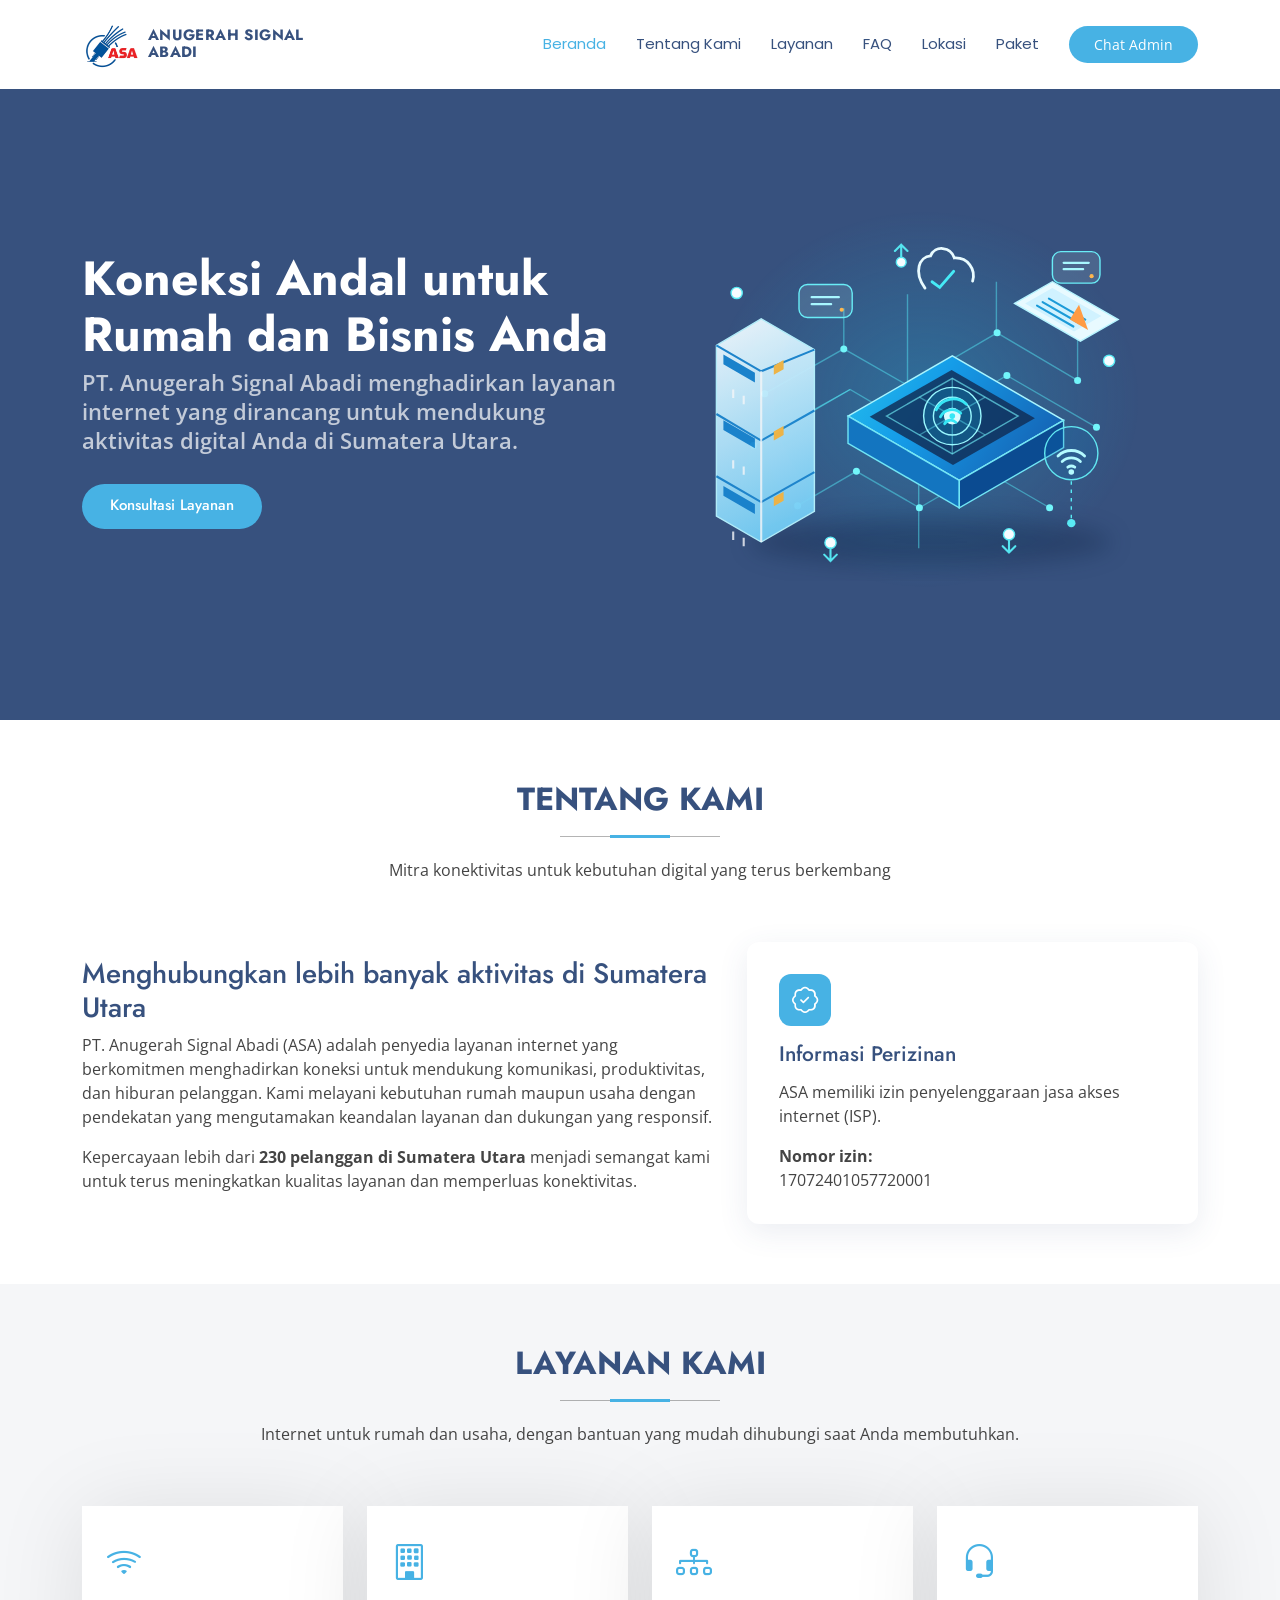
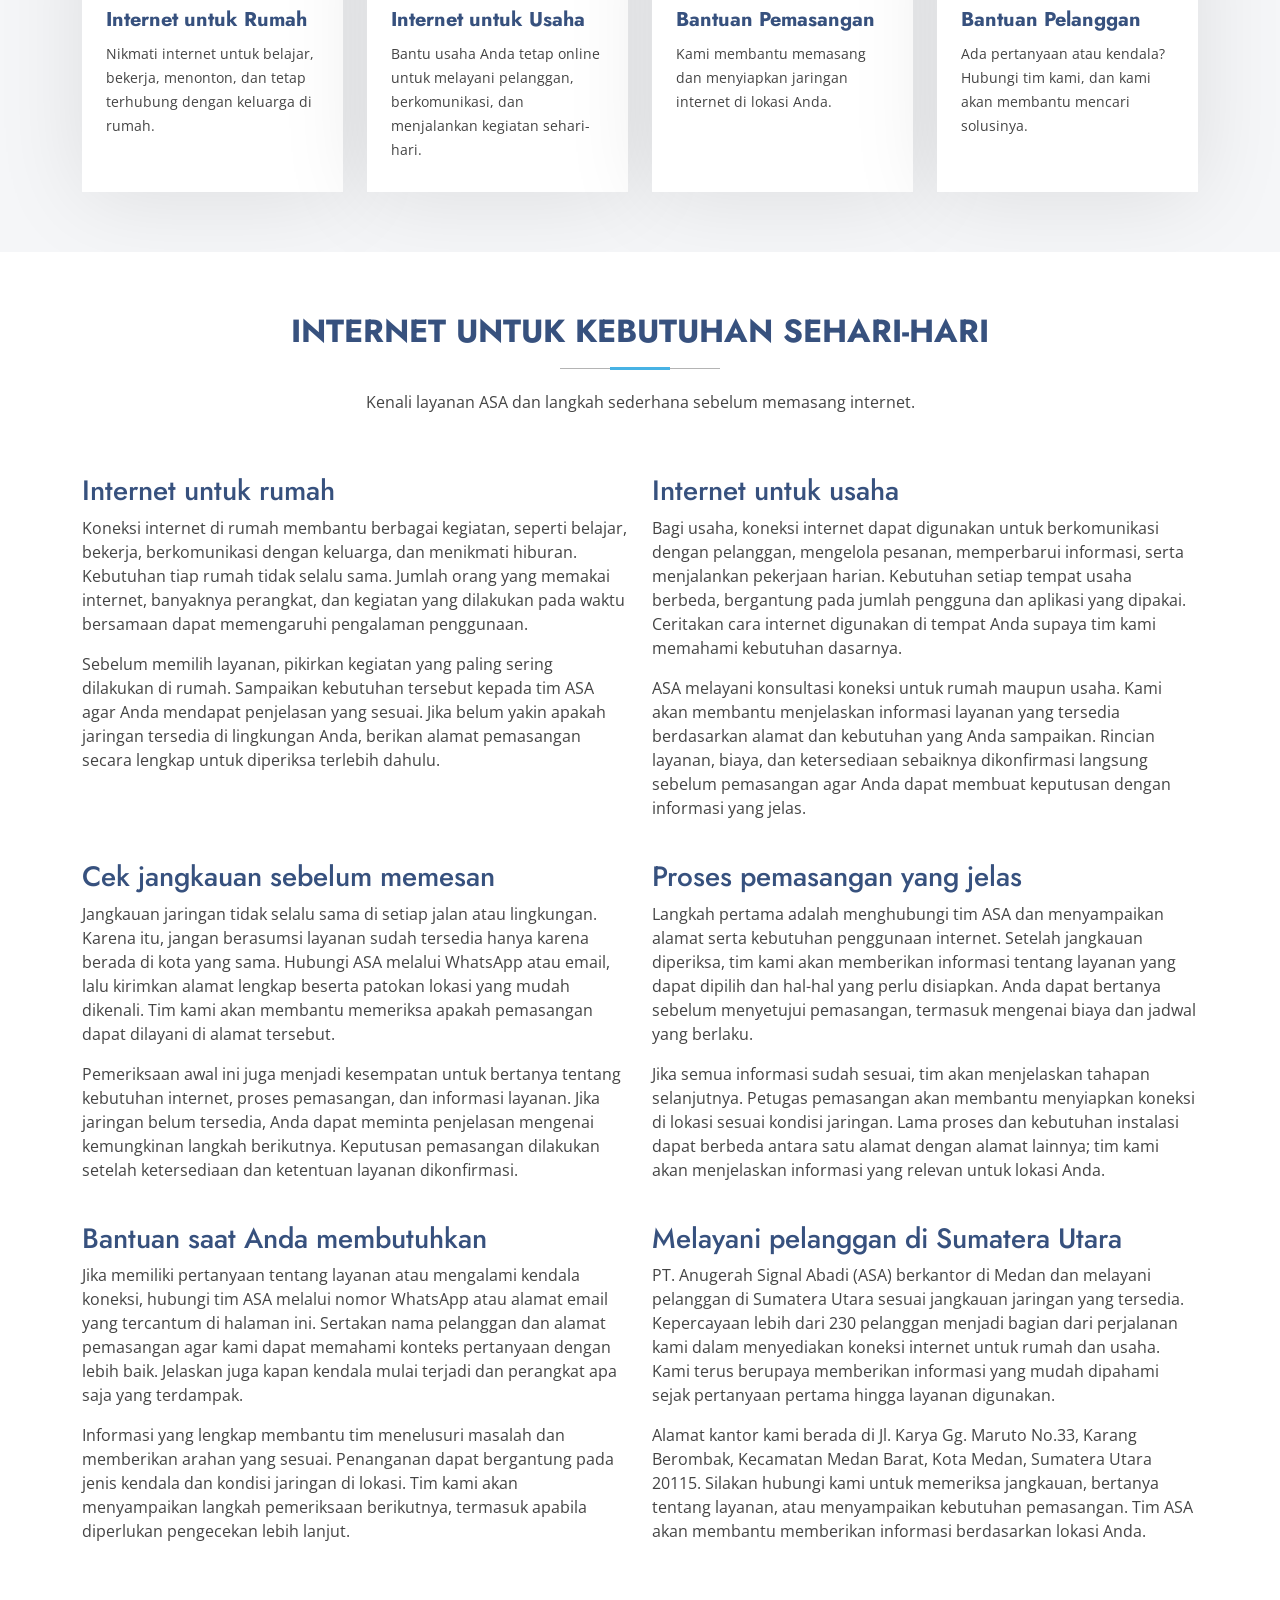
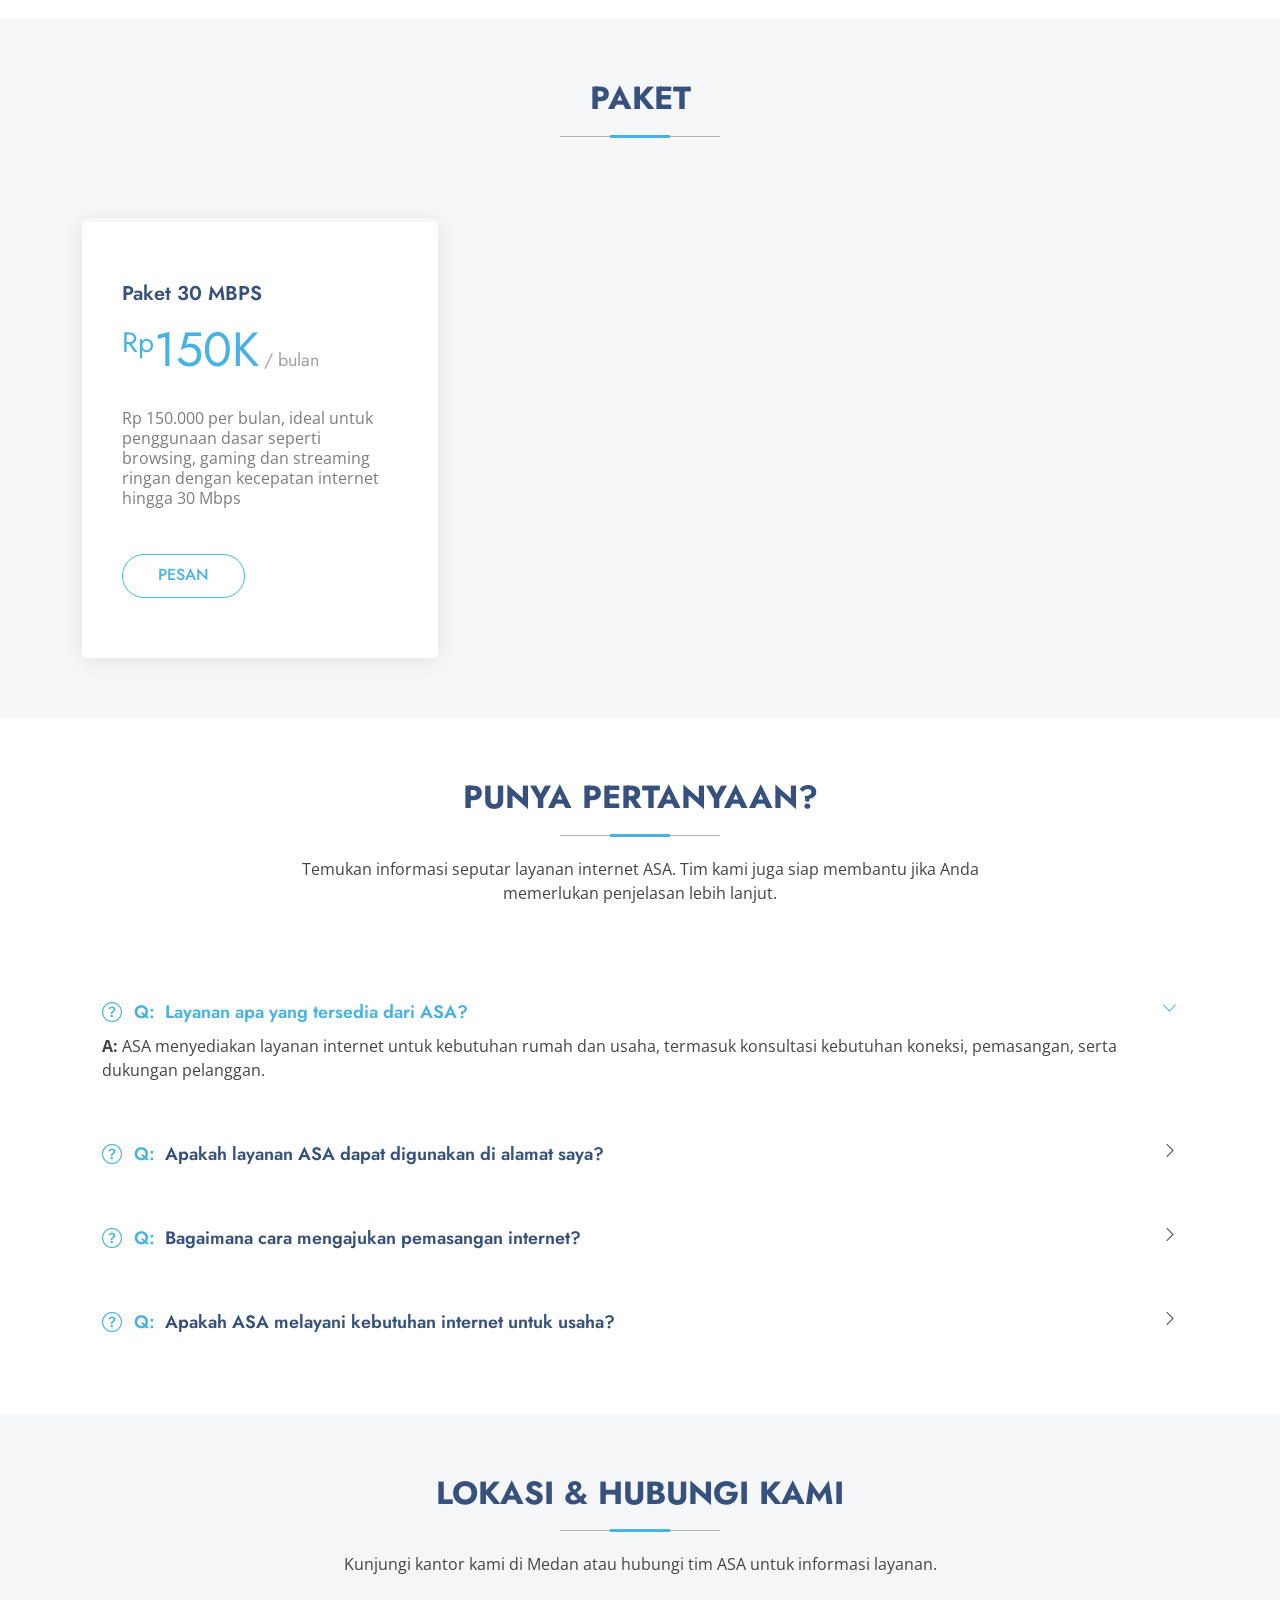
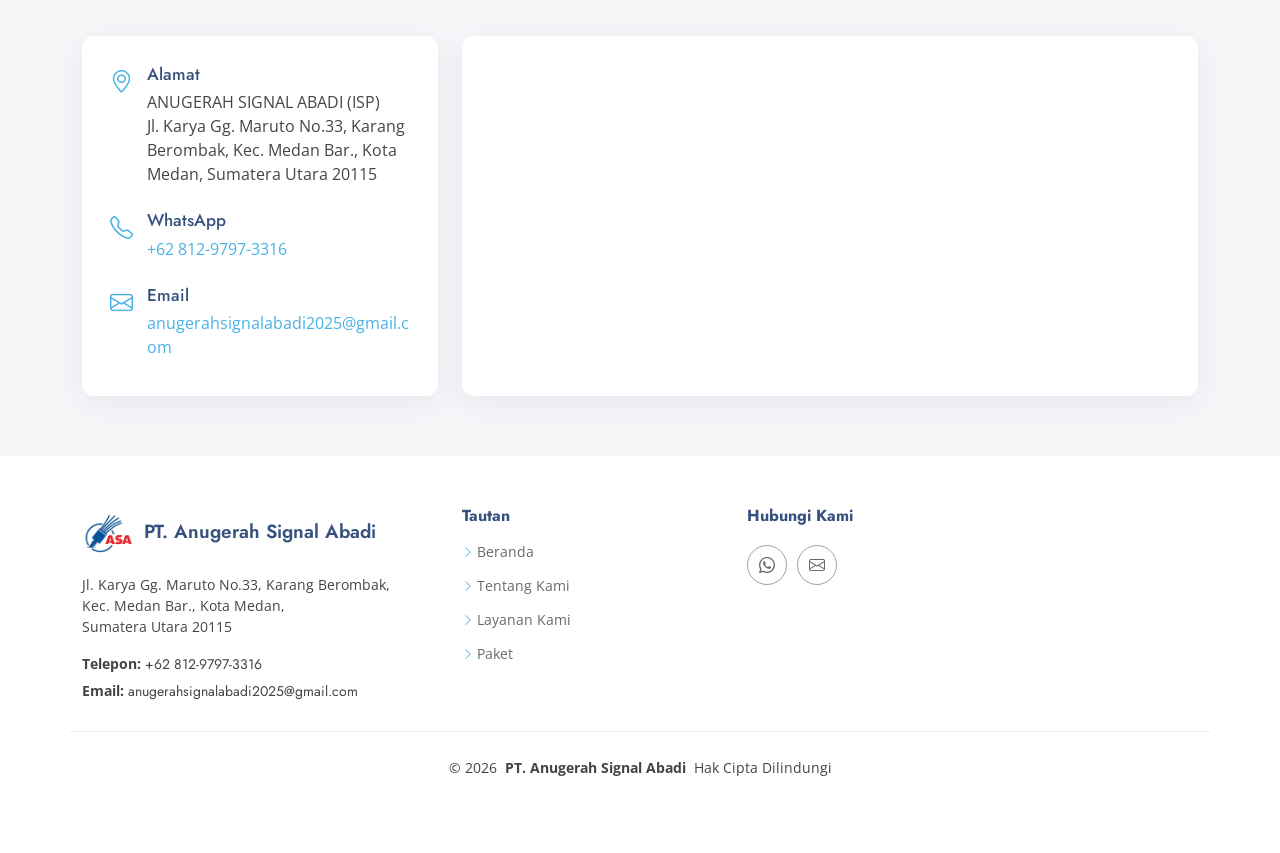
==== commit b42a5a21: "Keep only the company website" ====
--- a/index.html
+++ b/index.html
@@ -1,341 +1,433 @@
 <!DOCTYPE html>
 <html lang="id">
+
 <head>
-    <meta charset="UTF-8">
-    <meta name="viewport" content="width=device-width, initial-scale=1.0">
-    <meta name="description" content="Portofolio Muhammad Angga: perjalanan belajar backend, jaringan TKJ, cybersecurity, dan bahasa Jepang.">
-    <meta name="theme-color" content="#111214">
-    <meta property="og:type" content="website">
-    <meta property="og:title" content="Muhammad Angga — RenxTech">
-    <meta property="og:description" content="Catatan perjalanan belajar backend, jaringan, cybersecurity, dan bahasa Jepang.">
-    <title>Muhammad Angga — RenxTech</title>
-    <link rel="stylesheet" href="style.css">
-    <link rel="preconnect" href="https://fonts.googleapis.com">
-    <link rel="preconnect" href="https://fonts.gstatic.com" crossorigin>
-    <link href="https://fonts.googleapis.com/css2?family=DM+Mono:wght@400;500&family=Manrope:wght@400;500;600;700;800&display=swap" rel="stylesheet">
-    <link rel="stylesheet" href="https://cdn.jsdelivr.net/npm/bootstrap-icons@1.11.3/font/bootstrap-icons.min.css">
-    <link rel="icon" type="image/x-icon" href="poto/favicon.ico">
+  <meta charset="utf-8">
+  <meta content="width=device-width, initial-scale=1.0" name="viewport">
+  <title>Internet Medan &amp; Sumatera Utara | PT Anugerah Signal Abadi</title>
+  <meta name="description" content="Internet untuk rumah dan usaha di Medan dan Sumatera Utara. Cek jangkauan layanan PT Anugerah Signal Abadi, ISP dengan lebih dari 230 pelanggan.">
+  <meta name="robots" content="index, follow, max-image-preview:large">
+  <meta name="theme-color" content="#ffffff">
+  <link rel="canonical" href="http://asa-network.my.id/">
+
+  <meta property="og:type" content="website">
+  <meta property="og:locale" content="id_ID">
+  <meta property="og:site_name" content="PT. Anugerah Signal Abadi">
+  <meta property="og:title" content="Internet Medan &amp; Sumatera Utara | PT Anugerah Signal Abadi">
+  <meta property="og:description" content="Internet untuk rumah dan usaha di Medan dan Sumatera Utara. Cek jangkauan layanan PT Anugerah Signal Abadi, ISP dengan lebih dari 230 pelanggan.">
+  <meta property="og:url" content="http://asa-network.my.id/">
+  <meta property="og:image" content="http://asa-network.my.id/assets/img/asa-logo-mark.png">
+  <meta property="og:image:alt" content="Logo PT. Anugerah Signal Abadi">
+  <meta name="twitter:card" content="summary">
+  <meta name="twitter:title" content="Internet Medan &amp; Sumatera Utara | PT Anugerah Signal Abadi">
+  <meta name="twitter:description" content="Internet untuk rumah dan usaha di Medan dan Sumatera Utara. Cek jangkauan layanan ASA.">
+
+  <link href="/favicon.ico" rel="icon" sizes="any">
+  <link href="assets/img/asa-logo-mark.png" rel="icon" type="image/png">
+  <link href="assets/img/asa-logo-mark.png" rel="apple-touch-icon">
+  <link href="/sitemap.xml" rel="sitemap" type="application/xml" title="Sitemap">
+
+  <script type="application/ld+json">
+    {
+      "@context": "https://schema.org",
+      "@type": "LocalBusiness",
+      "name": "PT. Anugerah Signal Abadi",
+      "alternateName": "ASA",
+      "description": "Penyedia layanan internet untuk rumah dan usaha di Sumatera Utara. Hubungi ASA untuk memeriksa jangkauan layanan.",
+      "url": "http://asa-network.my.id/",
+      "logo": "http://asa-network.my.id/assets/img/asa-logo-mark.png",
+      "image": "http://asa-network.my.id/assets/img/asa-network-hero.svg",
+      "telephone": "+6281297973316",
+      "email": "anugerahsignalabadi2025@gmail.com",
+      "address": {
+        "@type": "PostalAddress",
+        "streetAddress": "Jl. Karya Gg. Maruto No.33, Karang Berombak, Kecamatan Medan Barat",
+        "addressLocality": "Medan",
+        "addressRegion": "Sumatera Utara",
+        "postalCode": "20115",
+        "addressCountry": "ID"
+      },
+      "areaServed": {
+        "@type": "AdministrativeArea",
+        "name": "Sumatera Utara"
+      },
+      "sameAs": [
+        "https://www.instagram.com/anugerahsignalabadi/"
+      ]
+    }
+  </script>
+
+  <link href="https://fonts.googleapis.com" rel="preconnect">
+  <link href="https://fonts.gstatic.com" rel="preconnect" crossorigin>
+  <link href="https://fonts.googleapis.com/css2?family=Open+Sans:ital,wght@0,300;0,400;0,500;0,600;0,700;0,800;1,300;1,400;1,500;1,600;1,700;1,800&family=Poppins:ital,wght@0,100;0,200;0,300;0,400;0,500;0,600;0,700;0,800;0,900;1,100;1,200;1,300;1,400;1,500;1,600;1,700;1,800;1,900&family=Jost:ital,wght@0,100;0,200;0,300;0,400;0,500;0,600;0,700;0,800;0,900;1,100;1,200;1,300;1,400;1,500;1,600;1,700;1,800;1,900&display=swap" rel="stylesheet">
+
+
+  <link href="assets/vendor/bootstrap/css/bootstrap.min.css" rel="stylesheet">
+  <link href="assets/vendor/bootstrap-icons/bootstrap-icons.css" rel="stylesheet">
+  <link href="assets/vendor/aos/aos.css" rel="stylesheet">
+  <link href="assets/vendor/glightbox/css/glightbox.min.css" rel="stylesheet">
+  <link href="assets/vendor/swiper/swiper-bundle.min.css" rel="stylesheet">
+
+
+  <link href="assets/css/main.css" rel="stylesheet">
+
+
 </head>
-<body>
-    <div class="page-noise" aria-hidden="true"></div>
-    <header class="site-header">
-        <nav class="navbar wrap" aria-label="Navigasi utama">
-            <a class="brand" href="#home" aria-label="RenxTech, ke halaman awal">RENX<span>TECH</span><i>.</i></a>
-            <button class="menu-toggle" id="mobile-menu" type="button" aria-label="Buka menu" aria-expanded="false" aria-controls="nav-links">
-                <i class="bi bi-list" aria-hidden="true"></i>
-            </button>
-            <ul class="nav-links" id="nav-links">
-                <li><a href="#home" class="active">Beranda</a></li>
-                <li><a href="#about">Tentang</a></li>
-                <li><a href="#journey">Perjalanan</a></li>
-                <li><a href="#thanks">Terima kasih</a></li>
-                <li><a href="#github">GitHub</a></li>
-                <li><a href="#contact">Kontak</a></li>
-            </ul>
-        </nav>
-    </header>
-
-    <main>
-        <canvas class="matrix-rain" id="matrix-rain" aria-hidden="true"></canvas>
-        <section id="home" class="hero section">
-            <div class="hero-grid wrap">
-                <div class="hero-copy reveal">
-                    <p class="eyebrow"><span class="status-dot"></span> PELAJAR TKJ <span class="eyebrow-line"></span> MEDAN, INDONESIA</p>
-                    <h1>Aku suka<br>ngulik <span class="accent-text">teknologi.</span></h1>
-                    <p class="hero-intro">Aku Angga, siswa TKJ kelas 12 di SMKN 14 Medan. Sekarang lagi banyak belajar PHP, MySQL, jaringan, dan bahasa Jepang.</p>
-                    <div class="hero-actions">
-                        <a class="button button-primary" href="#journey">Lihat perjalanan <i class="bi bi-arrow-down-right" aria-hidden="true"></i></a>
-                        <a class="text-link" href="https://github.com/renXTech-sys" target="_blank" rel="noopener noreferrer">GitHub saya <i class="bi bi-arrow-up-right" aria-hidden="true"></i></a>
-                    </div>
-                    <div class="hero-meta">
-                        <span><i class="bi bi-mortarboard" aria-hidden="true"></i> Kelas 12 · TKJ</span>
-                        <span><i class="bi bi-geo-alt" aria-hidden="true"></i> Medan</span>
-                    </div>
+
+<body class="index-page">
+
+  <header id="header" class="header d-flex align-items-center fixed-top">
+    <div class="container-fluid container-xl position-relative d-flex align-items-center">
+
+      <a href="index.html" class="logo d-flex align-items-center me-auto">
+        <img src="assets/img/asa-logo-mark.png" alt="ASA - PT. Anugerah Signal Abadi">
+        <span class="logo-name">ANUGERAH SIGNAL ABADI</span>
+      </a>
+
+      <nav id="navmenu" class="navmenu">
+        <ul>
+          <li><a href="#hero" class="active">Beranda</a></li>
+          <li><a href="#about">Tentang Kami</a></li>
+          <li><a href="#services">Layanan</a></li>
+          <li><a href="#faq">FAQ</a></li>
+          <li><a href="#contact">Lokasi</a></li>
+
+
+          <li><a href="#pricing">Paket</a></li>
+
+
+
+        </ul>
+        <i class="mobile-nav-toggle d-xl-none bi bi-list"></i>
+      </nav>
+
+      <a class="btn-getstarted" href="https://wa.me/6281297973316">Chat Admin</a>
+
+
+    </div>
+  </header>
+
+  <main class="main">
+
+
+    <section id="hero" class="hero section dark-background">
+
+      <div class="container">
+        <div class="row gy-4">
+          <div class="col-lg-6 order-2 order-lg-1 d-flex flex-column justify-content-center" data-aos="zoom-out">
+            <h1>Koneksi Andal untuk Rumah dan Bisnis Anda</h1>
+            <p>PT. Anugerah Signal Abadi menghadirkan layanan internet yang dirancang untuk mendukung aktivitas digital Anda di Sumatera Utara.</p>
+            <div class="d-flex">
+              <a href="https://wa.me/6281297973316?text=Halo%20ASA%2C%20saya%20ingin%20menanyakan%20layanan%20internet." class="btn-get-started">Konsultasi Layanan</a>
+
+
+            </div>
+          </div>
+          <div class="col-lg-6 order-1 order-lg-2 hero-img" data-aos="zoom-out" data-aos-delay="200">
+            <img src="assets/img/asa-network-hero.svg" class="img-fluid animated" alt="Ilustrasi jaringan internet ASA dengan server, router Wi-Fi, dan koneksi digital">
+          </div>
+        </div>
+      </div>
+
+    </section>
+
+    <section id="about" class="about section">
+      <div class="container section-title" data-aos="fade-up">
+        <h2>Tentang Kami</h2>
+        <p>Mitra konektivitas untuk kebutuhan digital yang terus berkembang</p>
+      </div>
+
+      <div class="container">
+        <div class="row gy-4 align-items-center">
+          <div class="col-lg-7" data-aos="fade-up">
+            <h3>Menghubungkan lebih banyak aktivitas di Sumatera Utara</h3>
+            <p>PT. Anugerah Signal Abadi (ASA) adalah penyedia layanan internet yang berkomitmen menghadirkan koneksi untuk mendukung komunikasi, produktivitas, dan hiburan pelanggan. Kami melayani kebutuhan rumah maupun usaha dengan pendekatan yang mengutamakan keandalan layanan dan dukungan yang responsif.</p>
+            <p>Kepercayaan lebih dari <strong>230 pelanggan di Sumatera Utara</strong> menjadi semangat kami untuk terus meningkatkan kualitas layanan dan memperluas konektivitas.</p>
+          </div>
+          <div class="col-lg-5" data-aos="fade-up" data-aos-delay="150">
+            <div class="company-highlight">
+              <div class="company-highlight-icon"><i class="bi bi-patch-check"></i></div>
+              <h4>Informasi Perizinan</h4>
+              <p>ASA memiliki izin penyelenggaraan jasa akses internet (ISP).</p>
+              <p class="mb-0"><strong>Nomor izin:</strong><br>17072401057720001</p>
+            </div>
+          </div>
+        </div>
+      </div>
+    </section>
+
+    <section id="services" class="services section light-background">
+      <div class="container section-title" data-aos="fade-up">
+        <h2>Layanan Kami</h2>
+        <p>Internet untuk rumah dan usaha, dengan bantuan yang mudah dihubungi saat Anda membutuhkan.</p>
+      </div>
+      <div class="container">
+        <div class="row gy-4">
+          <div class="col-xl-3 col-md-6 d-flex" data-aos="fade-up" data-aos-delay="100">
+            <div class="service-item position-relative">
+              <div class="icon"><i class="bi bi-wifi"></i></div>
+              <h4>Internet untuk Rumah</h4>
+              <p>Nikmati internet untuk belajar, bekerja, menonton, dan tetap terhubung dengan keluarga di rumah.</p>
+            </div>
+          </div>
+          <div class="col-xl-3 col-md-6 d-flex" data-aos="fade-up" data-aos-delay="150">
+            <div class="service-item position-relative">
+              <div class="icon"><i class="bi bi-building"></i></div>
+              <h4>Internet untuk Usaha</h4>
+              <p>Bantu usaha Anda tetap online untuk melayani pelanggan, berkomunikasi, dan menjalankan kegiatan sehari-hari.</p>
+            </div>
+          </div>
+          <div class="col-xl-3 col-md-6 d-flex" data-aos="fade-up" data-aos-delay="200">
+            <div class="service-item position-relative">
+              <div class="icon"><i class="bi bi-diagram-3"></i></div>
+              <h4>Bantuan Pemasangan</h4>
+              <p>Kami membantu memasang dan menyiapkan jaringan internet di lokasi Anda.</p>
+            </div>
+          </div>
+          <div class="col-xl-3 col-md-6 d-flex" data-aos="fade-up" data-aos-delay="250">
+            <div class="service-item position-relative">
+              <div class="icon"><i class="bi bi-headset"></i></div>
+              <h4>Bantuan Pelanggan</h4>
+              <p>Ada pertanyaan atau kendala? Hubungi tim kami, dan kami akan membantu mencari solusinya.</p>
+            </div>
+          </div>
+        </div>
+      </div>
+    </section>
+
+        <section id="panduan-layanan" class="about section">
+          <div class="container section-title" data-aos="fade-up">
+            <h2>Internet untuk Kebutuhan Sehari-hari</h2>
+            <p>Kenali layanan ASA dan langkah sederhana sebelum memasang internet.</p>
+          </div>
+          <div class="container">
+            <div class="row gy-4">
+              <div class="col-lg-6" data-aos="fade-up">
+                <h3>Internet untuk rumah</h3>
+                <p>Koneksi internet di rumah membantu berbagai kegiatan, seperti belajar, bekerja, berkomunikasi dengan keluarga, dan menikmati hiburan. Kebutuhan tiap rumah tidak selalu sama. Jumlah orang yang memakai internet, banyaknya perangkat, dan kegiatan yang dilakukan pada waktu bersamaan dapat memengaruhi pengalaman penggunaan.</p>
+                <p>Sebelum memilih layanan, pikirkan kegiatan yang paling sering dilakukan di rumah. Sampaikan kebutuhan tersebut kepada tim ASA agar Anda mendapat penjelasan yang sesuai. Jika belum yakin apakah jaringan tersedia di lingkungan Anda, berikan alamat pemasangan secara lengkap untuk diperiksa terlebih dahulu.</p>
+              </div>
+              <div class="col-lg-6" data-aos="fade-up" data-aos-delay="100">
+                <h3>Internet untuk usaha</h3>
+                <p>Bagi usaha, koneksi internet dapat digunakan untuk berkomunikasi dengan pelanggan, mengelola pesanan, memperbarui informasi, serta menjalankan pekerjaan harian. Kebutuhan setiap tempat usaha berbeda, bergantung pada jumlah pengguna dan aplikasi yang dipakai. Ceritakan cara internet digunakan di tempat Anda supaya tim kami memahami kebutuhan dasarnya.</p>
+                <p>ASA melayani konsultasi koneksi untuk rumah maupun usaha. Kami akan membantu menjelaskan informasi layanan yang tersedia berdasarkan alamat dan kebutuhan yang Anda sampaikan. Rincian layanan, biaya, dan ketersediaan sebaiknya dikonfirmasi langsung sebelum pemasangan agar Anda dapat membuat keputusan dengan informasi yang jelas.</p>
+              </div>
+              <div class="col-lg-6" data-aos="fade-up">
+                <h3>Cek jangkauan sebelum memesan</h3>
+                <p>Jangkauan jaringan tidak selalu sama di setiap jalan atau lingkungan. Karena itu, jangan berasumsi layanan sudah tersedia hanya karena berada di kota yang sama. Hubungi ASA melalui WhatsApp atau email, lalu kirimkan alamat lengkap beserta patokan lokasi yang mudah dikenali. Tim kami akan membantu memeriksa apakah pemasangan dapat dilayani di alamat tersebut.</p>
+                <p>Pemeriksaan awal ini juga menjadi kesempatan untuk bertanya tentang kebutuhan internet, proses pemasangan, dan informasi layanan. Jika jaringan belum tersedia, Anda dapat meminta penjelasan mengenai kemungkinan langkah berikutnya. Keputusan pemasangan dilakukan setelah ketersediaan dan ketentuan layanan dikonfirmasi.</p>
+              </div>
+              <div class="col-lg-6" data-aos="fade-up" data-aos-delay="100">
+                <h3>Proses pemasangan yang jelas</h3>
+                <p>Langkah pertama adalah menghubungi tim ASA dan menyampaikan alamat serta kebutuhan penggunaan internet. Setelah jangkauan diperiksa, tim kami akan memberikan informasi tentang layanan yang dapat dipilih dan hal-hal yang perlu disiapkan. Anda dapat bertanya sebelum menyetujui pemasangan, termasuk mengenai biaya dan jadwal yang berlaku.</p>
+                <p>Jika semua informasi sudah sesuai, tim akan menjelaskan tahapan selanjutnya. Petugas pemasangan akan membantu menyiapkan koneksi di lokasi sesuai kondisi jaringan. Lama proses dan kebutuhan instalasi dapat berbeda antara satu alamat dengan alamat lainnya; tim kami akan menjelaskan informasi yang relevan untuk lokasi Anda.</p>
+              </div>
+              <div class="col-lg-6" data-aos="fade-up">
+                <h3>Bantuan saat Anda membutuhkan</h3>
+                <p>Jika memiliki pertanyaan tentang layanan atau mengalami kendala koneksi, hubungi tim ASA melalui nomor WhatsApp atau alamat email yang tercantum di halaman ini. Sertakan nama pelanggan dan alamat pemasangan agar kami dapat memahami konteks pertanyaan dengan lebih baik. Jelaskan juga kapan kendala mulai terjadi dan perangkat apa saja yang terdampak.</p>
+                <p>Informasi yang lengkap membantu tim menelusuri masalah dan memberikan arahan yang sesuai. Penanganan dapat bergantung pada jenis kendala dan kondisi jaringan di lokasi. Tim kami akan menyampaikan langkah pemeriksaan berikutnya, termasuk apabila diperlukan pengecekan lebih lanjut.</p>
+              </div>
+              <div class="col-lg-6" data-aos="fade-up" data-aos-delay="100">
+                <h3>Melayani pelanggan di Sumatera Utara</h3>
+                <p>PT. Anugerah Signal Abadi (ASA) berkantor di Medan dan melayani pelanggan di Sumatera Utara sesuai jangkauan jaringan yang tersedia. Kepercayaan lebih dari 230 pelanggan menjadi bagian dari perjalanan kami dalam menyediakan koneksi internet untuk rumah dan usaha. Kami terus berupaya memberikan informasi yang mudah dipahami sejak pertanyaan pertama hingga layanan digunakan.</p>
+                <p>Alamat kantor kami berada di Jl. Karya Gg. Maruto No.33, Karang Berombak, Kecamatan Medan Barat, Kota Medan, Sumatera Utara 20115. Silakan hubungi kami untuk memeriksa jangkauan, bertanya tentang layanan, atau menyampaikan kebutuhan pemasangan. Tim ASA akan membantu memberikan informasi berdasarkan lokasi Anda.</p>
+              </div>
+            </div>
+          </div>
+        </section>
+
+        <section id="pricing" class="pricing section light-background">
+
+
+      <div class="container section-title" data-aos="fade-up">
+        <h2>Paket</h2>
+
+      </div>
+
+      <div class="container">
+
+        <div class="row gy-4">
+
+          <div class="col-lg-4" data-aos="zoom-in" data-aos-delay="100">
+            <div class="pricing-item">
+              <h3>Paket 30 MBPS</h3>
+              <h4><sup>Rp</sup>150K<span> / bulan</span></h4>
+              <ul>
+                <li></i> <span>Rp 150.000 per bulan, ideal untuk penggunaan dasar seperti browsing, gaming dan streaming ringan dengan kecepatan internet hingga 30 Mbps</span></li>
+
+
+
+
+              </ul>
+              <a href="https://wa.me/6281297973316" class="buy-btn">PESAN</a>
+            </div>
+          </div>
+
+
+
+
+
+
+        </div>
+
+      </div>
+
+    </section>
+
+    <section id="faq" class="faq-2 section">
+      <div class="container section-title" data-aos="fade-up">
+        <h2>Punya Pertanyaan?</h2>
+        <p>Temukan informasi seputar layanan internet ASA. Tim kami juga siap membantu jika Anda memerlukan penjelasan lebih lanjut.</p>
+      </div>
+      <div class="container">
+        <div class="faq-container">
+          <div class="faq-item faq-active">
+            <i class="faq-icon bi bi-question-circle"></i>
+            <h3><span>Q:</span> Layanan apa yang tersedia dari ASA?</h3>
+            <div class="faq-content">
+              <p><strong>A:</strong> ASA menyediakan layanan internet untuk kebutuhan rumah dan usaha, termasuk konsultasi kebutuhan koneksi, pemasangan, serta dukungan pelanggan.</p>
+            </div>
+            <i class="faq-toggle bi bi-chevron-right"></i>
+          </div>
+          <div class="faq-item">
+            <i class="faq-icon bi bi-question-circle"></i>
+            <h3><span>Q:</span> Apakah layanan ASA dapat digunakan di alamat saya?</h3>
+            <div class="faq-content">
+              <p><strong>A:</strong> Ketersediaan jaringan bergantung pada lokasi. Silakan hubungi tim ASA dengan alamat pemasangan agar kami dapat membantu memeriksa jangkauan layanan.</p>
+            </div>
+            <i class="faq-toggle bi bi-chevron-right"></i>
+          </div>
+          <div class="faq-item">
+            <i class="faq-icon bi bi-question-circle"></i>
+            <h3><span>Q:</span> Bagaimana cara mengajukan pemasangan internet?</h3>
+            <div class="faq-content">
+              <p><strong>A:</strong> Hubungi kami melalui WhatsApp atau email. Tim kami akan menanyakan kebutuhan dan lokasi Anda, lalu menjelaskan tahapan selanjutnya.</p>
+            </div>
+            <i class="faq-toggle bi bi-chevron-right"></i>
+          </div>
+          <div class="faq-item">
+            <i class="faq-icon bi bi-question-circle"></i>
+            <h3><span>Q:</span> Apakah ASA melayani kebutuhan internet untuk usaha?</h3>
+            <div class="faq-content">
+              <p><strong>A:</strong> Ya. Kami menerima konsultasi konektivitas untuk kebutuhan usaha. Silakan sampaikan kebutuhan operasional dan lokasi agar tim kami dapat memberikan informasi yang sesuai.</p>
+            </div>
+            <i class="faq-toggle bi bi-chevron-right"></i>
+          </div>
+        </div>
+      </div>
+    </section>
+
+    <section id="contact" class="location section light-background">
+      <div class="container section-title" data-aos="fade-up">
+        <h2>Lokasi & Hubungi Kami</h2>
+        <p>Kunjungi kantor kami di Medan atau hubungi tim ASA untuk informasi layanan.</p>
+      </div>
+      <div class="container">
+        <div class="row gy-4 align-items-stretch">
+          <div class="col-lg-4" data-aos="fade-up">
+            <div class="location-card">
+              <div class="location-detail">
+                <i class="bi bi-geo-alt"></i>
+                <div>
+                  <h3>Alamat</h3>
+                  <p>ANUGERAH SIGNAL ABADI (ISP)<br>Jl. Karya Gg. Maruto No.33, Karang Berombak, Kec. Medan Bar., Kota Medan, Sumatera Utara 20115</p>
                 </div>
-
-                <div class="hero-visual reveal" aria-label="Foto profil Muhammad Angga">
-                    <div class="visual-orbit orbit-one" aria-hidden="true"></div>
-                    <div class="visual-orbit orbit-two" aria-hidden="true"></div>
-                    <div class="visual-index" aria-hidden="true">01 / PROFILE</div>
-                    <div class="portrait-frame">
-                        <!-- Ganti poto/angga.jpg dengan foto full-body kamu jika sudah siap. -->
-                        <img src="poto/angga.jpg" alt="Foto profil Muhammad Angga">
-                        <div class="portrait-shade"></div>
-                        <div class="portrait-caption">
-                            <span class="caption-kicker">LAGI BELAJAR</span>
-                            <strong>PHP <span>+</span> MySQL</strong>
-                        </div>
-                    </div>
-                    <div class="visual-stamp" aria-hidden="true"><span>LEARN<br>BY<br>BUILDING</span><i class="bi bi-stars"></i></div>
-                    <div class="visual-coordinate" aria-hidden="true">03°35' N — 98°40' E</div>
+              </div>
+              <div class="location-detail">
+                <i class="bi bi-telephone"></i>
+                <div>
+                  <h3>WhatsApp</h3>
+                  <p><a href="https://wa.me/6281297973316">+62 812-9797-3316</a></p>
                 </div>
-            </div>
-            <a class="scroll-cue" href="#about"><span></span> GULIR UNTUK MENGENAL</a>
-            <span class="hero-side-note" aria-hidden="true">PERSONAL PORTFOLIO — 2026</span>
-        </section>
-
-        <section id="about" class="section about-section">
-            <div class="wrap section-wrap">
-                <div class="section-heading about-heading reveal">
-                    <p class="eyebrow"><span class="section-number">01</span> SEDIKIT TENTANG SAYA</p>
-                    <h2>Aku suka cari tahu<br><span class="muted-text">cara kerja teknologi.</span></h2>
-                    <div class="about-character" aria-hidden="true">
-                        <span class="about-character-glow"></span>
-                        <img src="poto/zero-two-about.png" alt="" loading="lazy">
-                    </div>
+              </div>
+              <div class="location-detail">
+                <i class="bi bi-envelope"></i>
+                <div>
+                  <h3>Email</h3>
+                  <p><a href="mailto:anugerahsignalabadi2025@gmail.com">anugerahsignalabadi2025@gmail.com</a></p>
                 </div>
-                <div class="about-layout">
-                    <div class="about-copy reveal">
-                        <p>Aku siswa kelas 12 TKJ. Aku suka cari tahu cara jaringan bekerja, juga gimana website dan bot dibuat.</p>
-                        <p>Sekarang lagi belajar PHP/MySQL, MikroTik, dan materi TKJ. Aku juga belajar bahasa Jepang—masih N5.</p>
-                        <div class="about-note"><i class="bi bi-chat-left-text" aria-hidden="true"></i><span>Aku masih belajar. Kalau ada yang menarik, biasanya langsung kucoba sendiri.</span></div>
-                    </div>
-                    <div class="profile-card reveal">
-                        <div class="profile-card-top"><span>IDENTITAS</span><span class="card-cross" aria-hidden="true">+</span></div>
-                        <div class="profile-name">Muhammad<br><span>Angga.</span></div>
-                        <div class="profile-rule"></div>
-                        <dl class="profile-facts">
-                            <div><dt>Kelas</dt><dd>12</dd></div>
-                            <div><dt>Jurusan</dt><dd>Teknik Komputer dan Jaringan</dd></div>
-                            <div><dt>Sekolah</dt><dd>SMKN 14 Medan</dd></div>
-                            <div><dt>Fokus saat ini</dt><dd>Backend · Jaringan · Japanese N5</dd></div>
-                        </dl>
-                        <div class="profile-card-bottom"><span>RENXTECH / 2026</span><i class="bi bi-arrow-up-right" aria-hidden="true"></i></div>
-                    </div>
-                </div>
-
-                <div class="school-history">
-                    <p class="eyebrow school-history-heading">RIWAYAT SEKOLAH</p>
-                    <div class="school-history-grid">
-                        <a class="school-card reveal" href="https://www.google.com/maps/search/?api=1&amp;query=SMKN+14+Medan%2C+Jl.+Karya+Gg.+Maruto+No.33%2C+Karang+Berombak%2C+Kec.+Medan+Barat%2C+Kota+Medan%2C+Sumatera+Utara+20115" target="_blank" rel="noopener noreferrer">
-                            <span class="school-icon"><i class="bi bi-mortarboard" aria-hidden="true"></i></span>
-                            <span class="school-copy"><span class="eyebrow">SEKOLAH SAYA SEKARANG</span><strong>SMKN 14 Medan</strong><span>Jl. Karya Gg. Maruto No. 33, Karang Berombak, Kec. Medan Barat, Kota Medan, Sumatera Utara 20115</span></span>
-                            <span class="school-link">LIHAT PETA <i class="bi bi-arrow-up-right" aria-hidden="true"></i></span>
-                        </a>
-                        <a class="school-card reveal" href="https://www.google.com/maps/search/?api=1&amp;query=MTsN+3+Medan%2C+Jl.+Melati+XIII+No.220%2C+Helvetia+Tengah%2C+Kec.+Medan+Helvetia%2C+Kota+Medan%2C+Sumatera+Utara+20124" target="_blank" rel="noopener noreferrer">
-                            <span class="school-icon"><i class="bi bi-book" aria-hidden="true"></i></span>
-                            <span class="school-copy"><span class="eyebrow">SEKOLAH SAYA DULU · SMP</span><strong>MTsN 3 Medan</strong><span>Jl. Melati XIII No. 220, Helvetia Tengah, Kec. Medan Helvetia, Kota Medan, Sumatera Utara 20124</span></span>
-                            <span class="school-link">LIHAT PETA <i class="bi bi-arrow-up-right" aria-hidden="true"></i></span>
-                        </a>
-                    </div>
-                </div>
-
-                <div class="skills-block reveal">
-                    <div class="skills-heading"><div><p class="eyebrow">YANG SEDANG SAYA ASAH</p><h3>Skill & minat</h3></div><span class="mono-label">LEVEL BELAJAR PRIBADI</span></div>
-                    <div class="skills-grid">
-                        <div class="skill-item">
-                            <div class="skill-label"><span><i class="bi bi-terminal" aria-hidden="true"></i> Backend</span><strong>80%</strong></div>
-                            <div class="skill-track"><span style="--level: 80%"></span></div>
-                        </div>
-                        <div class="skill-item">
-                            <div class="skill-label"><span><i class="bi bi-diagram-3" aria-hidden="true"></i> Internet/Network Engineer (TKJ)</span><strong>95%</strong></div>
-                            <div class="skill-track"><span style="--level: 95%"></span></div>
-                        </div>
-                        <div class="skill-item">
-                            <div class="skill-label"><span><i class="bi bi-palette" aria-hidden="true"></i> Designer</span><strong>75%</strong></div>
-                            <div class="skill-track"><span style="--level: 75%"></span></div>
-                        </div>
-                        <div class="skill-item">
-                            <div class="skill-label"><span><i class="bi bi-shield-check" aria-hidden="true"></i> Cybersecurity</span><strong>95%</strong></div>
-                            <div class="skill-track"><span style="--level: 95%"></span></div>
-                        </div>
-                        <div class="skill-item">
-                            <div class="skill-label"><span><i class="bi bi-translate" aria-hidden="true"></i> Bahasa Jepang</span><strong>20%</strong></div>
-                            <div class="skill-track"><span style="--level: 20%"></span></div>
-                        </div>
-                    </div>
-                    <p class="skill-disclaimer">Persentase ini penilaian saya sendiri, bukan nilai tes atau sertifikasi.</p>
-                </div>
-
-                <div class="quotes-block reveal">
-                    <div class="quotes-heading"><div><p class="eyebrow">KALIMAT YANG SAYA SUKA</p><h3>Disimpan dalam bahasa Jepang.</h3></div><span class="quote-tap-hint"><i class="bi bi-hand-index-thumb" aria-hidden="true"></i> Tekan kalimatnya</span></div>
-                    <div class="quotes-grid">
-                        <details class="quote-card">
-                            <summary lang="ja"><span class="quote-japanese">星より大きくなるには、どうする？</span><span class="quote-hint"><i class="bi bi-plus-lg" aria-hidden="true"></i></span></summary>
-                            <div class="quote-detail"><p><strong>Romaji</strong><span>Hoshi yori ookiku naru ni wa, dou suru?</span></p><p><strong>Artinya</strong><span>Bagaimana caranya menjadi lebih besar dari bintang-bintang?</span></p></div>
-                        </details>
-                        <details class="quote-card">
-                            <summary lang="ja"><span class="quote-japanese">しおを入れすぎると、りょうりがおいしくない。</span><span class="quote-hint"><i class="bi bi-plus-lg" aria-hidden="true"></i></span></summary>
-                            <div class="quote-detail"><p><strong>Romaji</strong><span>Shio o iresugiru to, ryouri ga oishiku nai.</span></p><p><strong>Artinya</strong><span>Terlalu banyak garam bisa merusak rasa masakan.</span></p></div>
-                        </details>
-                        <details class="quote-card">
-                            <summary lang="ja"><span class="quote-japanese">星になるなら、もえる。</span><span class="quote-hint"><i class="bi bi-plus-lg" aria-hidden="true"></i></span></summary>
-                            <div class="quote-detail"><p><strong>Romaji</strong><span>Hoshi ni naru nara, moeru.</span></p><p><strong>Artinya</strong><span>Untuk menjadi bintang, kamu harus berani menyala.</span></p></div>
-                        </details>
-                        <details class="quote-card">
-                            <summary lang="ja"><span class="quote-japanese">しっぱいしないなら、まだやっていない。</span><span class="quote-hint"><i class="bi bi-plus-lg" aria-hidden="true"></i></span></summary>
-                            <div class="quote-detail"><p><strong>Romaji</strong><span>Shippai shinai nara, mada yatte inai.</span></p><p><strong>Artinya</strong><span>Kalau belum pernah gagal, mungkin kamu belum benar-benar mencoba.</span></p></div>
-                        </details>
-                        <details class="quote-card">
-                            <summary lang="ja"><span class="quote-japanese">ほしいものがあるなら、あたらしいことをしよう。</span><span class="quote-hint"><i class="bi bi-plus-lg" aria-hidden="true"></i></span></summary>
-                            <div class="quote-detail"><p><strong>Romaji</strong><span>Hoshii mono ga aru nara, atarashii koto o shiyou.</span></p><p><strong>Artinya</strong><span>Kalau ingin sesuatu yang belum pernah kamu punya, lakukan sesuatu yang belum pernah kamu lakukan.</span></p></div>
-                        </details>
-                    </div>
-                </div>
-            </div>
-        </section>
-
-        <section id="journey" class="section journey-section">
-            <div class="wrap section-wrap">
-                <div class="section-heading reveal">
-                    <p class="eyebrow"><span class="section-number">02</span> CATATAN PERJALANAN</p>
-                    <h2>Dari eksplorasi<br><span class="muted-text">menuju hal yang dibangun.</span></h2>
-                    <p class="heading-description">Ini beberapa hal yang pernah kucoba dan yang lagi kupelajari sekarang.</p>
-                </div>
-                <div class="timeline">
-                    <article class="timeline-entry reveal">
-                        <div class="timeline-year"><span>2024</span><span>— 2025</span></div>
-                        <div class="timeline-marker" aria-hidden="true"></div>
-                        <div class="timeline-content">
-                            <p class="eyebrow">FASE EKSPLORASI</p>
-                            <h3>Banyak ngulik keamanan siber</h3>
-                            <p>Dulu saya pernah menguji sejumlah situs tanpa izin—termasuk mencoba SQL injection dan brute force sampai masuk ke halaman admin. Saya sadar tindakan itu bisa merugikan orang lain dan bukan cara belajar yang benar. Saya sudah berhenti; sekarang saya hanya berlatih di lab atau sistem yang memang memberi izin.</p>
-                            <div class="tag-list">
-                                <span>Metasploit</span><span>Nmap</span><span>Aircrack-ng</span><span>SQLmap</span><span>IoT</span><span>Advanced IT</span><span>Kriptografi</span><span>Hash MD5 / SHA-256</span><span>Cipher</span><span>Konsep DDoS</span>
-                            </div>
-                            <div class="timeline-extra"><i class="bi bi-terminal" aria-hidden="true"></i><span>Pernah juga bikin bot WhatsApp pakai Node.js, terminal, dan Baileys.</span></div>
-                        </div>
-                    </article>
-                    <article class="timeline-entry timeline-current reveal">
-                        <div class="timeline-year"><span>2026</span><span>SEKARANG</span></div>
-                        <div class="timeline-marker" aria-hidden="true"></div>
-                        <div class="timeline-content">
-                            <p class="eyebrow">FASE MEMBANGUN DASAR</p>
-                            <h3>Lagi fokus ke backend & TKJ</h3>
-                            <p>Sekarang aku belajar PHP dan MySQL, latihan MikroTik, bikin bot WhatsApp, dan memperdalam materi TKJ.</p>
-                            <div class="tag-list">
-                                <span>PHP</span><span>MySQL</span><span>MikroTik</span><span>Node.js</span><span>WhatsApp bot</span><span>Jaringan TKJ</span><span>Bahasa Jepang N5</span>
-                            </div>
-                            <div class="timeline-extra"><i class="bi bi-globe2" aria-hidden="true"></i><span>Saya yang membuat website ISP <strong>ANUGERAH SIGNAL ABADI</strong>.</span></div>
-                        </div>
-                    </article>
-                    <article class="timeline-entry timeline-future reveal">
-                        <div class="timeline-year"><span>BERIKUTNYA</span><span>→</span></div>
-                        <div class="timeline-marker" aria-hidden="true"></div>
-                        <div class="timeline-content">
-                            <p class="eyebrow">ARAH BELAJAR</p>
-                            <h3>Mau belajar bahasa Jepang lebih dalam</h3>
-                            <p>Sekarang masih N5. Setelah ini, mau terus tambah kosakata, belajar kanji, dan lebih sering latihan.</p>
-                            <div class="tag-list"><span>日本語</span><span>Step by step</span><span>継続は力なり</span></div>
-                        </div>
-                    </article>
-                </div>
-            </div>
-        </section>
-
-        <section id="projects" class="section projects-section">
-            <div class="wrap section-wrap">
-                <div class="section-heading reveal">
-                    <p class="eyebrow"><span class="section-number">03</span> YANG PERNAH SAYA KERJAKAN</p>
-                    <h2>Belajar lewat<br><span class="muted-text">praktik kecil.</span></h2>
-                </div>
-                <div class="project-grid">
-                    <article class="project-card reveal">
-                        <span class="project-index">01 / WEB</span><div class="project-icon"><i class="bi bi-building" aria-hidden="true"></i></div>
-                        <h3>Website Anugerah Signal Abadi</h3>
-                        <p>Website resmi ISP di Medan ini saya buat sendiri untuk memperkenalkan layanan Anugerah Signal Abadi.</p>
-                        <div class="project-stack"><span>ISP</span><span>Company website</span><span>Dibuat oleh saya</span></div>
-                        <a class="project-link" href="http://asa-network.my.id" target="_blank" rel="noopener noreferrer">Kunjungi website <i class="bi bi-arrow-up-right" aria-hidden="true"></i></a>
-                    </article>
-                    <article class="project-card reveal">
-                        <span class="project-index">02 / AUTOMATION</span><div class="project-icon"><i class="bi bi-chat-dots" aria-hidden="true"></i></div>
-                        <h3>Bot WhatsApp Node.js</h3>
-                        <p>Eksperimen membuat bot melalui terminal menggunakan Baileys, sekaligus belajar alur kerja JavaScript dan otomasi.</p>
-                        <div class="project-stack"><span>Node.js</span><span>Baileys</span></div>
-                    </article>
-                    <article class="project-card reveal">
-                        <span class="project-index">03 / NETWORK</span><div class="project-icon"><i class="bi bi-router" aria-hidden="true"></i></div>
-                        <h3>Latihan jaringan & MikroTik</h3>
-                        <p>Memperdalam pemahaman TKJ dan konfigurasi jaringan sebagai bagian dari pembelajaran yang sedang berjalan.</p>
-                        <div class="project-stack"><span>TKJ</span><span>MikroTik</span></div>
-                    </article>
-                    <article class="project-card reveal">
-                        <span class="project-index">04 / LEARNING LAB</span><div class="project-icon"><i class="bi bi-shield-lock" aria-hidden="true"></i></div>
-                        <h3>Eksplorasi cybersecurity</h3>
-                        <p>Mengenal alat dan konsep keamanan siber untuk edukasi serta latihan terbatas pada sistem yang diizinkan.</p>
-                        <div class="project-stack"><span>Nmap</span><span>Kriptografi</span><span>Lab belajar</span></div>
-                    </article>
-                </div>
-            </div>
-        </section>
-
-        <section id="thanks" class="section thanks-section">
-            <div class="wrap section-wrap">
-                <div class="thanks-card reveal">
-                    <div class="thanks-copy">
-                        <p class="eyebrow"><span class="section-number">04</span> TEMPAT SAYA BELAJAR</p>
-                        <h2>Terima kasih,<br><span class="muted-text">ANUGERAH SIGNAL ABADI.</span></h2>
-                        <p>Anugerah Signal Abadi adalah penyedia layanan internet di Medan. Saya membuat websitenya sebagai tempat belajar sekaligus karya yang bisa saya tunjukkan.</p>
-                    </div>
-                    <a class="thanks-website" href="http://asa-network.my.id" target="_blank" rel="noopener noreferrer" aria-label="Kunjungi website Anugerah Signal Abadi">
-                        <img class="thanks-logo" src="poto/asa-logo-mark.png" alt="Logo ASA Anugerah Signal Abadi" loading="lazy">
-                        <span class="thanks-company-name">ANUGERAH SIGNAL ABADI</span>
-                        <span class="thanks-website-url">ASA-NETWORK.MY.ID <i class="bi bi-arrow-up-right" aria-hidden="true"></i></span>
-                    </a>
-                </div>
-            </div>
-        </section>
-
-        <section id="github" class="section github-section">
-            <div class="wrap section-wrap">
-                <div class="github-heading reveal">
-                    <div class="section-heading">
-                        <p class="eyebrow"><span class="section-number">05</span> JEJAK KODE SAYA</p>
-                        <h2>Sudut kecil<br><span class="muted-text">dari GitHub.</span></h2>
-                    </div>
-                    <a class="button button-outline" href="https://github.com/renXTech-sys" target="_blank" rel="noopener noreferrer">Buka profil GitHub <i class="bi bi-arrow-up-right" aria-hidden="true"></i></a>
-                </div>
-                <div class="github-window reveal">
-                    <div class="window-bar"><div class="window-dots" aria-hidden="true"><i></i><i></i><i></i></div><span>github.com / renXTech-sys</span><i class="bi bi-box-arrow-up-right" aria-hidden="true"></i></div>
-                    <div class="github-profile" id="github-profile">
-                        <div class="github-avatar-wrap"><img class="github-avatar" id="github-avatar" src="https://github.com/renXTech-sys.png" alt="Avatar GitHub renXTech-sys" loading="lazy"></div>
-                        <div class="github-user-info"><p class="eyebrow">GITHUB PROFILE</p><h3 id="github-name">renXTech-sys</h3><p id="github-bio">Memuat informasi profil…</p><div class="github-stats"><span><strong id="github-repos-count">—</strong> repositori publik</span><span><strong id="github-followers">—</strong> pengikut</span></div></div>
-                        <a class="github-profile-link" href="https://github.com/renXTech-sys" target="_blank" rel="noopener noreferrer" aria-label="Kunjungi profil GitHub renXTech-sys"><i class="bi bi-arrow-up-right" aria-hidden="true"></i></a>
-                    </div>
-                    <div class="contributions-panel">
-                        <div class="contributions-heading">
-                            <span>KONTRIBUSI PUBLIK · 52 MINGGU TERAKHIR</span>
-                        </div>
-                        <div class="contributions-graph-wrap">
-                            <img class="contributions-graph" id="contributions-graph" src="https://ghchart.rshah.org/d84b58/renXTech-sys" alt="Grafik kontribusi GitHub publik renXTech-sys selama 52 minggu terakhir" loading="lazy">
-                            <p class="contributions-error" id="contributions-error" hidden>Grafik belum bisa dimuat. <a href="https://github.com/renXTech-sys" target="_blank" rel="noopener noreferrer">Lihat kontribusi di GitHub.</a></p>
-                        </div>
-                    </div>
-                    <div class="repo-header"><span>REPOSITORI TERBARU</span><span class="mono-label">LIVE FROM GITHUB API</span></div>
-                    <div class="repo-grid" id="github-repos" aria-live="polite">
-                        <p class="github-status" id="github-status">Mengambil repositori publik…</p>
-                    </div>
-                    <noscript><p class="github-status">Aktifkan JavaScript untuk melihat ringkasan GitHub. <a href="https://github.com/renXTech-sys">Kunjungi profil langsung.</a></p></noscript>
-                </div>
-                <p class="github-footnote"><i class="bi bi-info-circle" aria-hidden="true"></i> Profil dan repositori dimuat dari GitHub. Jika data tidak tersedia, tautan profil tetap bisa dibuka langsung.</p>
-            </div>
-        </section>
-
-        <section id="contact" class="section contact-section">
-            <div class="wrap contact-layout reveal">
-                <div class="contact-wrap">
-                    <p class="eyebrow"><span class="section-number">06</span> KONTAK</p>
-                    <h2>Ada yang mau<br>dibicarakan<span class="accent-text">?</span></h2>
-                    <p class="contact-copy">Bisa soal teknologi, belajar bareng, atau sekadar menyapa. Hubungi saya lewat sini.</p>
-                    <div class="contact-links">
-                        <a href="https://github.com/renXTech-sys" target="_blank" rel="noopener noreferrer"><i class="bi bi-github" aria-hidden="true"></i> GitHub <i class="bi bi-arrow-up-right" aria-hidden="true"></i></a>
-                        <a href="https://www.instagram.com/anggasayangskibiditoilet/" target="_blank" rel="noopener noreferrer"><i class="bi bi-instagram" aria-hidden="true"></i> Instagram <i class="bi bi-arrow-up-right" aria-hidden="true"></i></a>
-                        <a href="mailto:renxtech@gmail.com"><i class="bi bi-envelope" aria-hidden="true"></i> Email <i class="bi bi-arrow-up-right" aria-hidden="true"></i></a>
-                        <a href="https://wa.me/6283136778501" target="_blank" rel="noopener noreferrer"><i class="bi bi-whatsapp" aria-hidden="true"></i> WhatsApp <i class="bi bi-arrow-up-right" aria-hidden="true"></i></a>
-                    </div>
-                </div>
-                <figure class="contact-portrait">
-                    <div class="contact-portrait-glow" aria-hidden="true"></div>
-                    <img src="poto/zero-two.png" alt="Ilustrasi Zero Two dari Darling in the Franxx" loading="lazy">
-                    <figcaption lang="ja">一歩ずつ、前へ。<span>STEP BY STEP</span></figcaption>
-                </figure>
-            </div>
-        </section>
-    </main>
-
-    <footer class="site-footer">
-        <div class="wrap footer-content"><a class="brand" href="#home">RENX<span>TECH</span><i>.</i></a><p>Dibuat sambil terus belajar <span>·</span> © 2026 Muhammad Angga</p><a class="back-top" href="#home">KEMBALI KE ATAS <i class="bi bi-arrow-up" aria-hidden="true"></i></a></div>
-    </footer>
-    <script src="main.js"></script>
+              </div>
+            </div>
+          </div>
+          <div class="col-lg-8" data-aos="fade-up" data-aos-delay="100">
+            <div class="location-map">
+              <iframe
+                title="Peta lokasi Anugerah Signal Abadi di Medan"
+                src="https://maps.google.com/maps?q=Jl.%20Karya%20Gg.%20Maruto%20No.33%2C%20Karang%20Berombak%2C%20Medan%20Barat%2C%20Kota%20Medan%2C%20Sumatera%20Utara%2020115&t=&z=15&ie=UTF8&iwloc=&output=embed"
+                loading="lazy"
+                referrerpolicy="no-referrer-when-downgrade"
+                allowfullscreen>
+              </iframe>
+            </div>
+          </div>
+        </div>
+      </div>
+    </section>
+
+  </main>
+
+  <footer id="footer" class="footer">
+
+    <div class="container footer-top">
+      <div class="row gy-4">
+        <div class="col-lg-4 col-md-6 footer-about">
+          <a href="index.html" class="footer-brand d-flex align-items-center">
+            <img src="assets/img/asa-logo-mark.png" alt="">
+            <span class="sitename">PT. Anugerah Signal Abadi</span>
+          </a>
+          <div class="footer-contact pt-3">
+            <p>Jl. Karya Gg. Maruto No.33, Karang Berombak,<br>Kec. Medan Bar., Kota Medan,<br>Sumatera Utara 20115</p>
+            <p class="mt-3"><strong>Telepon:</strong> <a href="https://wa.me/6281297973316">+62 812-9797-3316</a></p>
+            <p><strong>Email:</strong> <a href="mailto:anugerahsignalabadi2025@gmail.com">anugerahsignalabadi2025@gmail.com</a></p>
+          </div>
+        </div>
+
+        <div class="col-lg-3 col-md-6 footer-links">
+          <h4>Tautan</h4>
+          <ul>
+            <li><i class="bi bi-chevron-right"></i><a href="#hero">Beranda</a></li>
+            <li><i class="bi bi-chevron-right"></i><a href="#about">Tentang Kami</a></li>
+            <li><i class="bi bi-chevron-right"></i><a href="#services">Layanan Kami</a></li>
+            <li><i class="bi bi-chevron-right"></i><a href="#pricing">Paket</a></li>
+          </ul>
+        </div>
+
+        <div class="col-lg-3 col-md-6">
+          <h4>Hubungi Kami</h4>
+          <div class="social-links d-flex">
+            <a href="https://wa.me/6281297973316" aria-label="Hubungi ASA melalui WhatsApp"><i class="bi bi-whatsapp"></i></a>
+            <a href="mailto:anugerahsignalabadi2025@gmail.com" aria-label="Kirim email ke ASA"><i class="bi bi-envelope"></i></a>
+          </div>
+        </div>
+
+      </div>
+    </div>
+
+    <div class="container copyright text-center mt-4">
+      <p>© 2026 <strong class="px-1 sitename">PT. Anugerah Signal Abadi</strong> <span>Hak Cipta Dilindungi</span></p>
+    </div>
+
+  </footer>
+
+
+  <a href="#" id="scroll-top" class="scroll-top d-flex align-items-center justify-content-center"><i class="bi bi-arrow-up-short"></i></a>
+
+
+  <div id="preloader"></div>
+
+
+  <script src="assets/vendor/bootstrap/js/bootstrap.bundle.min.js"></script>
+  <script src="assets/vendor/php-email-form/validate.js"></script>
+  <script src="assets/vendor/aos/aos.js"></script>
+  <script src="assets/vendor/glightbox/js/glightbox.min.js"></script>
+  <script src="assets/vendor/swiper/swiper-bundle.min.js"></script>
+  <script src="assets/vendor/waypoints/noframework.waypoints.js"></script>
+  <script src="assets/vendor/imagesloaded/imagesloaded.pkgd.min.js"></script>
+  <script src="assets/vendor/isotope-layout/isotope.pkgd.min.js"></script>
+
+
+  <script src="assets/js/main.js"></script>
+
 </body>
-</html>
+
+</html>
--- a/assets/css/main.css
+++ b/assets/css/main.css
@@ -0,0 +1,3750 @@
+/**
+* Template Name: Arsha
+* Template URL: https://bootstrapmade.com/arsha-free-bootstrap-html-template-corporate/
+* Updated: Feb 22 2025 with Bootstrap v5.3.3
+* Author: BootstrapMade.com
+* License: https://bootstrapmade.com/license/
+*/
+
+/*--------------------------------------------------------------
+# Font & Color Variables
+# Help: https://bootstrapmade.com/color-system/
+--------------------------------------------------------------*/
+/* Fonts */
+:root {
+  --default-font: "Open Sans",  system-ui, -apple-system, "Segoe UI", Roboto, "Helvetica Neue", Arial, "Noto Sans", "Liberation Sans", sans-serif, "Apple Color Emoji", "Segoe UI Emoji", "Segoe UI Symbol", "Noto Color Emoji";
+  --heading-font: "Jost",  sans-serif;
+  --nav-font: "Poppins",  sans-serif;
+}
+
+/* Global Colors - The following color variables are used throughout the website. Updating them here will change the color scheme of the entire website */
+:root { 
+  --background-color: #ffffff; /* Background color for the entire website, including individual sections */
+  --default-color: #444444; /* Default color used for the majority of the text content across the entire website */
+  --heading-color: #37517e; /* Color for headings, subheadings and title throughout the website */
+  --accent-color: #47b2e4; /* Accent color that represents your brand on the website. It's used for buttons, links, and other elements that need to stand out */
+  --surface-color: #ffffff; /* The surface color is used as a background of boxed elements within sections, such as cards, icon boxes, or other elements that require a visual separation from the global background. */
+  --contrast-color: #ffffff; /* Contrast color for text, ensuring readability against backgrounds of accent, heading, or default colors. */
+}
+
+/* Nav Menu Colors - The following color variables are used specifically for the navigation menu. They are separate from the global colors to allow for more customization options */
+:root {
+  --nav-color: #ffffff;  /* The default color of the main navmenu links */
+  --nav-hover-color: #47b2e4; /* Applied to main navmenu links when they are hovered over or active */
+  --nav-mobile-background-color: #ffffff; /* Used as the background color for mobile navigation menu */
+  --nav-dropdown-background-color: #ffffff; /* Used as the background color for dropdown items that appear when hovering over primary navigation items */
+  --nav-dropdown-color: #444444; /* Used for navigation links of the dropdown items in the navigation menu. */
+  --nav-dropdown-hover-color: #47b2e4; /* Similar to --nav-hover-color, this color is applied to dropdown navigation links when they are hovered over. */
+}
+
+/* Color Presets - These classes override global colors when applied to any section or element, providing reuse of the sam color scheme. */
+
+.light-background {
+  --background-color: #f5f6f8;
+  --surface-color: #ffffff;
+}
+
+.dark-background {
+  --background-color: #37517e;
+  --default-color: #ffffff;
+  --heading-color: #ffffff;
+  --surface-color: #4668a2;
+  --contrast-color: #ffffff;
+}
+
+/* Smooth scroll */
+:root {
+  scroll-behavior: smooth;
+}
+
+/*--------------------------------------------------------------
+# General Styling & Shared Classes
+--------------------------------------------------------------*/
+body {
+  color: var(--default-color);
+  background-color: var(--background-color);
+  font-family: var(--default-font);
+}
+
+a {
+  color: var(--accent-color);
+  text-decoration: none;
+  transition: 0.3s;
+}
+
+a:hover {
+  color: color-mix(in srgb, var(--accent-color), transparent 25%);
+  text-decoration: none;
+}
+
+h1,
+h2,
+h3,
+h4,
+h5,
+h6 {
+  color: var(--heading-color);
+  font-family: var(--heading-font);
+}
+
+/* PHP Email Form Messages
+------------------------------*/
+.php-email-form .error-message {
+  display: none;
+  background: #df1529;
+  color: #ffffff;
+  text-align: left;
+  padding: 15px;
+  margin-bottom: 24px;
+  font-weight: 600;
+}
+
+.php-email-form .sent-message {
+  display: none;
+  color: #ffffff;
+  background: #059652;
+  text-align: center;
+  padding: 15px;
+  margin-bottom: 24px;
+  font-weight: 600;
+}
+
+.php-email-form .loading {
+  display: none;
+  background: var(--surface-color);
+  text-align: center;
+  padding: 15px;
+  margin-bottom: 24px;
+}
+
+.php-email-form .loading:before {
+  content: "";
+  display: inline-block;
+  border-radius: 50%;
+  width: 24px;
+  height: 24px;
+  margin: 0 10px -6px 0;
+  border: 3px solid var(--accent-color);
+  border-top-color: var(--surface-color);
+  animation: php-email-form-loading 1s linear infinite;
+}
+
+@keyframes php-email-form-loading {
+  0% {
+    transform: rotate(0deg);
+  }
+
+  100% {
+    transform: rotate(360deg);
+  }
+}
+
+/*--------------------------------------------------------------
+# Global Header
+--------------------------------------------------------------*/
+.header {
+  --background-color: #ffffff;
+  --heading-color: #37517e;
+  --nav-color: #37517e;
+  color: var(--default-color);
+  background-color: var(--background-color);
+  padding: 15px 0;
+  transition: all 0.5s;
+  z-index: 997;
+}
+
+.header .logo {
+  line-height: 1;
+}
+
+.header .logo img {
+  max-height: 36px;
+  margin-right: 8px;
+}
+
+.header .logo h1 {
+  font-size: 30px;
+  margin: 0;
+  font-weight: 500;
+  color: var(--heading-color);
+  letter-spacing: 2px;
+  text-transform: uppercase;
+}
+
+.header .btn-getstarted,
+.header .btn-getstarted:focus {
+  color: var(--contrast-color);
+  background: var(--accent-color);
+  font-size: 14px;
+  padding: 8px 25px;
+  margin: 0 0 0 30px;
+  border-radius: 50px;
+  transition: 0.3s;
+}
+
+.header .btn-getstarted:hover,
+.header .btn-getstarted:focus:hover {
+  color: var(--contrast-color);
+  background: color-mix(in srgb, var(--accent-color), transparent 15%);
+}
+
+@media (max-width: 1200px) {
+  .header .logo {
+    order: 1;
+  }
+
+  .header .btn-getstarted {
+    order: 2;
+    margin: 0 15px 0 0;
+    padding: 6px 15px;
+  }
+
+  .header .navmenu {
+    order: 3;
+  }
+}
+
+/* Index Page Header
+------------------------------*/
+.index-page .header {
+  --background-color: #ffffff;
+  --heading-color: #37517e;
+  --nav-color: #37517e;
+}
+
+/* Index Page Header on Scroll
+------------------------------*/
+.index-page.scrolled .header {
+  --background-color: #ffffff;
+}
+
+/*--------------------------------------------------------------
+# Navigation Menu
+--------------------------------------------------------------*/
+/* Desktop Navigation */
+@media (min-width: 1200px) {
+  .navmenu {
+    padding: 0;
+  }
+
+  .navmenu ul {
+    margin: 0;
+    padding: 0;
+    display: flex;
+    list-style: none;
+    align-items: center;
+  }
+
+  .navmenu li {
+    position: relative;
+  }
+
+  .navmenu a,
+  .navmenu a:focus {
+    color: var(--nav-color);
+    padding: 18px 15px;
+    font-size: 15px;
+    font-family: var(--nav-font);
+    font-weight: 400;
+    display: flex;
+    align-items: center;
+    justify-content: space-between;
+    white-space: nowrap;
+    transition: 0.3s;
+  }
+
+  .navmenu a i,
+  .navmenu a:focus i {
+    font-size: 12px;
+    line-height: 0;
+    margin-left: 5px;
+    transition: 0.3s;
+  }
+
+  .navmenu li:last-child a {
+    padding-right: 0;
+  }
+
+  .navmenu li:hover>a,
+  .navmenu .active,
+  .navmenu .active:focus {
+    color: var(--nav-hover-color);
+  }
+
+  .navmenu .dropdown ul {
+    margin: 0;
+    padding: 10px 0;
+    background: var(--nav-dropdown-background-color);
+    display: block;
+    position: absolute;
+    visibility: hidden;
+    left: 14px;
+    top: 130%;
+    opacity: 0;
+    transition: 0.3s;
+    border-radius: 4px;
+    z-index: 99;
+    box-shadow: 0px 0px 30px rgba(0, 0, 0, 0.1);
+  }
+
+  .navmenu .dropdown ul li {
+    min-width: 200px;
+  }
+
+  .navmenu .dropdown ul a {
+    padding: 10px 20px;
+    font-size: 15px;
+    text-transform: none;
+    color: var(--nav-dropdown-color);
+  }
+
+  .navmenu .dropdown ul a i {
+    font-size: 12px;
+  }
+
+  .navmenu .dropdown ul a:hover,
+  .navmenu .dropdown ul .active:hover,
+  .navmenu .dropdown ul li:hover>a {
+    color: var(--nav-dropdown-hover-color);
+  }
+
+  .navmenu .dropdown:hover>ul {
+    opacity: 1;
+    top: 100%;
+    visibility: visible;
+  }
+
+  .navmenu .dropdown .dropdown ul {
+    top: 0;
+    left: -90%;
+    visibility: hidden;
+  }
+
+  .navmenu .dropdown .dropdown:hover>ul {
+    opacity: 1;
+    top: 0;
+    left: -100%;
+    visibility: visible;
+  }
+
+  .navmenu .megamenu {
+    position: static;
+  }
+
+  .navmenu .megamenu ul {
+    margin: 0;
+    padding: 10px;
+    background: var(--nav-dropdown-background-color);
+    box-shadow: 0px 0px 20px rgba(0, 0, 0, 0.1);
+    position: absolute;
+    top: 130%;
+    left: 0;
+    right: 0;
+    visibility: hidden;
+    opacity: 0;
+    display: flex;
+    transition: 0.3s;
+    border-radius: 4px;
+    z-index: 99;
+  }
+
+  .navmenu .megamenu ul li {
+    flex: 1;
+  }
+
+  .navmenu .megamenu ul li a,
+  .navmenu .megamenu ul li:hover>a {
+    padding: 10px 20px;
+    font-size: 15px;
+    color: var(--nav-dropdown-color);
+  }
+
+  .navmenu .megamenu ul li a:hover,
+  .navmenu .megamenu ul li .active,
+  .navmenu .megamenu ul li .active:hover {
+    color: var(--nav-dropdown-hover-color);
+  }
+
+  .navmenu .megamenu:hover>ul {
+    opacity: 1;
+    top: 100%;
+    visibility: visible;
+  }
+
+  .navmenu .dd-box-shadow {
+    box-shadow: 0px 0px 30px rgba(0, 0, 0, 0.1);
+  }
+}
+
+/* Mobile Navigation */
+@media (max-width: 1199px) {
+  .mobile-nav-toggle {
+    color: var(--nav-color);
+    font-size: 28px;
+    line-height: 0;
+    margin-right: 10px;
+    cursor: pointer;
+    transition: color 0.3s;
+  }
+
+  .navmenu {
+    padding: 0;
+    z-index: 9997;
+  }
+
+  .navmenu ul {
+    display: none;
+    list-style: none;
+    position: absolute;
+    inset: 60px 20px 20px 20px;
+    padding: 10px 0;
+    margin: 0;
+    border-radius: 6px;
+    background-color: var(--nav-mobile-background-color);
+    overflow-y: auto;
+    transition: 0.3s;
+    z-index: 9998;
+    box-shadow: 0px 0px 30px rgba(0, 0, 0, 0.1);
+  }
+
+  .navmenu a,
+  .navmenu a:focus {
+    color: var(--nav-dropdown-color);
+    padding: 10px 20px;
+    font-family: var(--nav-font);
+    font-size: 17px;
+    font-weight: 500;
+    display: flex;
+    align-items: center;
+    justify-content: space-between;
+    white-space: nowrap;
+    transition: 0.3s;
+  }
+
+  .navmenu a i,
+  .navmenu a:focus i {
+    font-size: 12px;
+    line-height: 0;
+    margin-left: 5px;
+    width: 30px;
+    height: 30px;
+    display: flex;
+    align-items: center;
+    justify-content: center;
+    border-radius: 50%;
+    transition: 0.3s;
+    background-color: color-mix(in srgb, var(--accent-color), transparent 90%);
+  }
+
+  .navmenu a i:hover,
+  .navmenu a:focus i:hover {
+    background-color: var(--accent-color);
+    color: var(--contrast-color);
+  }
+
+  .navmenu a:hover,
+  .navmenu .active,
+  .navmenu .active:focus {
+    color: var(--nav-dropdown-hover-color);
+  }
+
+  .navmenu .active i,
+  .navmenu .active:focus i {
+    background-color: var(--accent-color);
+    color: var(--contrast-color);
+    transform: rotate(180deg);
+  }
+
+  .navmenu .dropdown ul {
+    position: static;
+    display: none;
+    z-index: 99;
+    padding: 10px 0;
+    margin: 10px 20px;
+    background-color: var(--nav-dropdown-background-color);
+    border: 1px solid color-mix(in srgb, var(--default-color), transparent 90%);
+    box-shadow: none;
+    transition: all 0.5s ease-in-out;
+  }
+
+  .navmenu .dropdown ul ul {
+    background-color: rgba(33, 37, 41, 0.1);
+  }
+
+  .navmenu .dropdown>.dropdown-active {
+    display: block;
+    background-color: rgba(33, 37, 41, 0.03);
+  }
+
+  .mobile-nav-active {
+    overflow: hidden;
+  }
+
+  .mobile-nav-active .mobile-nav-toggle {
+    color: #fff;
+    position: absolute;
+    font-size: 32px;
+    top: 15px;
+    right: 15px;
+    margin-right: 0;
+    z-index: 9999;
+  }
+
+  .mobile-nav-active .navmenu {
+    position: fixed;
+    overflow: hidden;
+    inset: 0;
+    background: rgba(33, 37, 41, 0.8);
+    transition: 0.3s;
+  }
+
+  .mobile-nav-active .navmenu>ul {
+    display: block;
+  }
+}
+
+/*--------------------------------------------------------------
+# Global Footer
+--------------------------------------------------------------*/
+.footer {
+  color: var(--default-color);
+  background-color: var(--background-color);
+  font-size: 14px;
+  padding-bottom: 50px;
+  position: relative;
+}
+
+.footer .footer-newsletter {
+  background-color: color-mix(in srgb, var(--heading-color), transparent 95%);
+  padding: 50px 0;
+}
+
+.footer .footer-newsletter h4 {
+  font-size: 24px;
+}
+
+.footer .footer-newsletter .newsletter-form {
+  margin-top: 30px;
+  margin-bottom: 15px;
+  padding: 6px 8px;
+  position: relative;
+  background-color: color-mix(in srgb, var(--background-color), transparent 50%);
+  border: 1px solid color-mix(in srgb, var(--default-color), transparent 90%);
+  box-shadow: 0px 2px 25px rgba(0, 0, 0, 0.1);
+  display: flex;
+  transition: 0.3s;
+  border-radius: 50px;
+}
+
+.footer .footer-newsletter .newsletter-form:focus-within {
+  border-color: var(--accent-color);
+}
+
+.footer .footer-newsletter .newsletter-form input[type=email] {
+  border: 0;
+  padding: 4px;
+  width: 100%;
+  background-color: color-mix(in srgb, var(--background-color), transparent 50%);
+  color: var(--default-color);
+}
+
+.footer .footer-newsletter .newsletter-form input[type=email]:focus-visible {
+  outline: none;
+}
+
+.footer .footer-newsletter .newsletter-form input[type=submit] {
+  border: 0;
+  font-size: 16px;
+  padding: 0 20px;
+  margin: -7px -8px -7px 0;
+  background: var(--accent-color);
+  color: var(--contrast-color);
+  transition: 0.3s;
+  border-radius: 50px;
+}
+
+.footer .footer-newsletter .newsletter-form input[type=submit]:hover {
+  background: color-mix(in srgb, var(--accent-color), transparent 20%);
+}
+
+.footer .footer-top {
+  padding-top: 50px;
+}
+
+.footer .social-links a {
+  display: flex;
+  align-items: center;
+  justify-content: center;
+  width: 40px;
+  height: 40px;
+  border-radius: 50%;
+  border: 1px solid color-mix(in srgb, var(--default-color), transparent 50%);
+  font-size: 16px;
+  color: color-mix(in srgb, var(--default-color), transparent 20%);
+  margin-right: 10px;
+  transition: 0.3s;
+}
+
+.footer .social-links a:hover {
+  color: var(--accent-color);
+  border-color: var(--accent-color);
+}
+
+.footer h4 {
+  font-size: 16px;
+  font-weight: bold;
+  position: relative;
+  padding-bottom: 12px;
+}
+
+.footer .footer-links {
+  margin-bottom: 30px;
+}
+
+.footer .footer-links ul {
+  list-style: none;
+  padding: 0;
+  margin: 0;
+}
+
+.footer .footer-links ul i {
+  margin-right: 3px;
+  font-size: 12px;
+  line-height: 0;
+  color: var(--accent-color);
+}
+
+.footer .footer-links ul li {
+  padding: 10px 0;
+  display: flex;
+  align-items: center;
+}
+
+.footer .footer-links ul li:first-child {
+  padding-top: 0;
+}
+
+.footer .footer-links ul a {
+  display: inline-block;
+  color: color-mix(in srgb, var(--default-color), transparent 20%);
+  line-height: 1;
+}
+
+.footer .footer-links ul a:hover {
+  color: var(--accent-color);
+}
+
+.footer .footer-about a {
+  color: var(--heading-color);
+  font-size: 28px;
+  font-weight: 600;
+  text-transform: uppercase;
+  font-family: var(--heading-font);
+}
+
+.footer .footer-contact p {
+  margin-bottom: 5px;
+}
+
+.footer .copyright {
+  padding-top: 25px;
+  padding-bottom: 25px;
+  border-top: 1px solid color-mix(in srgb, var(--default-color), transparent 90%);
+}
+
+.footer .copyright p {
+  margin-bottom: 0;
+}
+
+.footer .credits {
+  margin-top: 6px;
+  font-size: 13px;
+}
+
+/*--------------------------------------------------------------
+# Preloader
+--------------------------------------------------------------*/
+#preloader {
+  position: fixed;
+  inset: 0;
+  z-index: 999999;
+  overflow: hidden;
+  background: var(--background-color);
+  transition: all 0.6s ease-out;
+}
+
+#preloader:before {
+  content: "";
+  position: fixed;
+  top: calc(50% - 30px);
+  left: calc(50% - 30px);
+  border: 6px solid #ffffff;
+  border-color: var(--accent-color) transparent var(--accent-color) transparent;
+  border-radius: 50%;
+  width: 60px;
+  height: 60px;
+  animation: animate-preloader 1.5s linear infinite;
+}
+
+@keyframes animate-preloader {
+  0% {
+    transform: rotate(0deg);
+  }
+
+  100% {
+    transform: rotate(360deg);
+  }
+}
+
+/*--------------------------------------------------------------
+# Scroll Top Button
+--------------------------------------------------------------*/
+.scroll-top {
+  position: fixed;
+  visibility: hidden;
+  opacity: 0;
+  right: 15px;
+  bottom: -15px;
+  z-index: 99999;
+  background-color: var(--accent-color);
+  width: 44px;
+  height: 44px;
+  border-radius: 50px;
+  transition: all 0.4s;
+}
+
+.scroll-top i {
+  font-size: 24px;
+  color: var(--contrast-color);
+  line-height: 0;
+}
+
+.scroll-top:hover {
+  background-color: color-mix(in srgb, var(--accent-color), transparent 20%);
+  color: var(--contrast-color);
+}
+
+.scroll-top.active {
+  visibility: visible;
+  opacity: 1;
+  bottom: 15px;
+}
+
+/*--------------------------------------------------------------
+# Disable aos animation delay on mobile devices
+--------------------------------------------------------------*/
+@media screen and (max-width: 768px) {
+  [data-aos-delay] {
+    transition-delay: 0 !important;
+  }
+}
+
+/*--------------------------------------------------------------
+# Global Page Titles & Breadcrumbs
+--------------------------------------------------------------*/
+.page-title {
+  --background-color: color-mix(in srgb, var(--default-color), transparent 96%);
+  color: var(--default-color);
+  background-color: var(--background-color);
+  padding: 20px 0;
+  position: relative;
+}
+
+.page-title h1 {
+  font-size: 28px;
+  font-weight: 700;
+  margin: 0;
+}
+
+.page-title .breadcrumbs ol {
+  display: flex;
+  flex-wrap: wrap;
+  list-style: none;
+  padding: 0 0 10px 0;
+  margin: 0;
+  font-size: 14px;
+}
+
+.page-title .breadcrumbs ol li+li {
+  padding-left: 10px;
+}
+
+.page-title .breadcrumbs ol li+li::before {
+  content: "/";
+  display: inline-block;
+  padding-right: 10px;
+  color: color-mix(in srgb, var(--default-color), transparent 70%);
+}
+
+/*--------------------------------------------------------------
+# Global Sections
+--------------------------------------------------------------*/
+section,
+.section {
+  color: var(--default-color);
+  background-color: var(--background-color);
+  padding: 60px 0;
+  scroll-margin-top: 88px;
+  overflow: clip;
+}
+
+@media (max-width: 1199px) {
+
+  section,
+  .section {
+    scroll-margin-top: 66px;
+  }
+}
+
+/*--------------------------------------------------------------
+# Global Section Titles
+--------------------------------------------------------------*/
+.section-title {
+  text-align: center;
+  padding-bottom: 60px;
+  position: relative;
+}
+
+.section-title h2 {
+  font-size: 32px;
+  font-weight: 700;
+  margin-bottom: 20px;
+  padding-bottom: 20px;
+  text-transform: uppercase;
+  position: relative;
+}
+
+.section-title h2:before {
+  content: "";
+  position: absolute;
+  display: block;
+  width: 160px;
+  height: 1px;
+  background: color-mix(in srgb, var(--default-color), transparent 60%);
+  left: 0;
+  right: 0;
+  bottom: 1px;
+  margin: auto;
+}
+
+.section-title h2::after {
+  content: "";
+  position: absolute;
+  display: block;
+  width: 60px;
+  height: 3px;
+  background: var(--accent-color);
+  left: 0;
+  right: 0;
+  bottom: 0;
+  margin: auto;
+}
+
+.section-title p {
+  margin-bottom: 0;
+}
+
+/*--------------------------------------------------------------
+# Hero Section
+--------------------------------------------------------------*/
+.hero {
+  width: 100%;
+  min-height: 80vh;
+  position: relative;
+  padding: 120px 0 60px 0;
+  display: flex;
+  align-items: center;
+}
+
+.hero h1 {
+  margin: 0;
+  font-size: 48px;
+  font-weight: 700;
+  line-height: 56px;
+}
+
+.hero p {
+  color: color-mix(in srgb, var(--default-color), transparent 30%);
+  margin: 5px 0 30px 0;
+  font-size: 22px;
+  line-height: 1.3;
+  font-weight: 600;
+}
+
+.hero .btn-get-started {
+  color: var(--contrast-color);
+  background: var(--accent-color);
+  font-family: var(--heading-font);
+  font-weight: 500;
+  font-size: 15px;
+  letter-spacing: 1px;
+  display: inline-block;
+  padding: 10px 28px 12px 28px;
+  border-radius: 50px;
+  transition: 0.5s;
+}
+
+.hero .btn-get-started:hover {
+  color: var(--contrast-color);
+  background: color-mix(in srgb, var(--accent-color), transparent 15%);
+}
+
+.hero .btn-watch-video {
+  font-size: 16px;
+  transition: 0.5s;
+  margin-left: 25px;
+  color: var(--default-color);
+  font-weight: 600;
+}
+
+.hero .btn-watch-video i {
+  color: var(--contrast-color);
+  font-size: 32px;
+  transition: 0.3s;
+  line-height: 0;
+  margin-right: 8px;
+}
+
+.hero .btn-watch-video:hover {
+  color: var(--accent-color);
+}
+
+.hero .btn-watch-video:hover i {
+  color: color-mix(in srgb, var(--accent-color), transparent 15%);
+}
+
+.hero .animated {
+  animation: up-down 2s ease-in-out infinite alternate-reverse both;
+}
+
+@media (max-width: 640px) {
+  .hero h1 {
+    font-size: 28px;
+    line-height: 36px;
+  }
+
+  .hero p {
+    font-size: 18px;
+    line-height: 24px;
+    margin-bottom: 30px;
+  }
+
+  .hero .btn-get-started,
+  .hero .btn-watch-video {
+    font-size: 13px;
+  }
+}
+
+@keyframes up-down {
+  0% {
+    transform: translateY(10px);
+  }
+
+  100% {
+    transform: translateY(-10px);
+  }
+}
+
+/*--------------------------------------------------------------
+# Clients Section
+--------------------------------------------------------------*/
+.clients {
+  padding: 12px 0;
+}
+
+.clients .swiper {
+  padding: 10px 0;
+}
+
+.clients .swiper-wrapper {
+  height: auto;
+}
+
+.clients .swiper-slide img {
+  transition: 0.3s;
+  padding: 0 10px;
+}
+
+.clients .swiper-slide img:hover {
+  transform: scale(1.1);
+}
+
+/*--------------------------------------------------------------
+# About Section
+--------------------------------------------------------------*/
+.about ul {
+  list-style: none;
+  padding: 0;
+}
+
+.about ul li {
+  padding-bottom: 5px;
+  display: flex;
+  align-items: center;
+}
+
+.about ul i {
+  font-size: 20px;
+  padding-right: 4px;
+  color: var(--accent-color);
+}
+
+.about .read-more {
+  color: var(--accent-color);
+  font-family: var(--heading-font);
+  font-weight: 500;
+  font-size: 16px;
+  letter-spacing: 1px;
+  padding: 8px 28px;
+  border-radius: 5px;
+  transition: 0.3s;
+  display: inline-flex;
+  align-items: center;
+  justify-content: center;
+  border: 2px solid var(--accent-color);
+}
+
+.about .read-more i {
+  font-size: 18px;
+  margin-left: 5px;
+  line-height: 0;
+  transition: 0.3s;
+}
+
+.about .read-more:hover {
+  background: var(--accent-color);
+  color: var(--contrast-color);
+}
+
+.about .read-more:hover i {
+  transform: translate(5px, 0);
+}
+
+/*--------------------------------------------------------------
+# Why Us Section
+--------------------------------------------------------------*/
+.why-us {
+  padding: 30px 0;
+}
+
+.why-us .content h3 {
+  font-weight: 400;
+  font-size: 34px;
+}
+
+.why-us .content p {
+  color: color-mix(in srgb, var(--default-color), transparent 30%);
+}
+
+.why-us .faq-container .faq-item {
+  background-color: var(--surface-color);
+  position: relative;
+  padding: 20px;
+  margin-bottom: 20px;
+  box-shadow: 0px 5px 25px 0px rgba(0, 0, 0, 0.1);
+  overflow: hidden;
+}
+
+.why-us .faq-container .faq-item:last-child {
+  margin-bottom: 0;
+}
+
+.why-us .faq-container .faq-item h3 {
+  font-weight: 500;
+  font-size: 17px;
+  line-height: 24px;
+  margin: 0 30px 0 0;
+  transition: 0.3s;
+  cursor: pointer;
+}
+
+.why-us .faq-container .faq-item h3 span {
+  color: var(--accent-color);
+  padding-right: 5px;
+  font-weight: 600;
+}
+
+.why-us .faq-container .faq-item h3:hover {
+  color: var(--accent-color);
+}
+
+.why-us .faq-container .faq-item .faq-content {
+  display: grid;
+  grid-template-rows: 0fr;
+  transition: 0.3s ease-in-out;
+  visibility: hidden;
+  opacity: 0;
+}
+
+.why-us .faq-container .faq-item .faq-content p {
+  margin-bottom: 0;
+  overflow: hidden;
+}
+
+.why-us .faq-container .faq-item .faq-icon {
+  position: absolute;
+  top: 22px;
+  left: 20px;
+  font-size: 22px;
+  line-height: 0;
+  transition: 0.3s;
+  color: var(--accent-color);
+}
+
+.why-us .faq-container .faq-item .faq-toggle {
+  position: absolute;
+  top: 20px;
+  right: 20px;
+  font-size: 16px;
+  line-height: 0;
+  transition: 0.3s;
+  cursor: pointer;
+}
+
+.why-us .faq-container .faq-item .faq-toggle:hover {
+  color: var(--accent-color);
+}
+
+.why-us .faq-container .faq-active h3 {
+  color: var(--accent-color);
+}
+
+.why-us .faq-container .faq-active .faq-content {
+  grid-template-rows: 1fr;
+  visibility: visible;
+  opacity: 1;
+  padding-top: 10px;
+}
+
+.why-us .faq-container .faq-active .faq-toggle {
+  transform: rotate(90deg);
+  color: var(--accent-color);
+}
+
+.why-us .why-us-img {
+  display: flex;
+  align-items: center;
+  justify-content: center;
+}
+
+.why-us .why-us-img img {
+  max-height: 70%;
+}
+
+/*--------------------------------------------------------------
+# Skills Section
+--------------------------------------------------------------*/
+.skills .content h3 {
+  font-size: 2rem;
+  font-weight: 700;
+}
+
+.skills .content p {
+  color: color-mix(in srgb, var(--default-color), transparent 30%);
+}
+
+.skills .content p:last-child {
+  margin-bottom: 0;
+}
+
+.skills .content ul {
+  list-style: none;
+  padding: 0;
+}
+
+.skills .content ul li {
+  padding-bottom: 10px;
+}
+
+.skills .progress {
+  height: 60px;
+  display: block;
+  background: none;
+  border-radius: 0;
+}
+
+.skills .progress .skill {
+  color: var(--default-color);
+  padding: 0;
+  margin: 0 0 6px 0;
+  text-transform: uppercase;
+  display: block;
+  font-weight: 600;
+  font-family: var(--heading-font);
+}
+
+.skills .progress .skill .val {
+  float: right;
+  font-style: normal;
+}
+
+.skills .progress-bar-wrap {
+  background: color-mix(in srgb, var(--heading-color), transparent 90%);
+  height: 10px;
+}
+
+.skills .progress-bar {
+  width: 1px;
+  height: 10px;
+  transition: 0.9s;
+  background-color: var(--heading-color);
+}
+
+/*--------------------------------------------------------------
+# Services Section
+--------------------------------------------------------------*/
+.services .service-item {
+  background-color: var(--surface-color);
+  box-shadow: 0px 5px 90px 0px rgba(0, 0, 0, 0.1);
+  padding: 50px 30px;
+  transition: all ease-in-out 0.4s;
+  height: 100%;
+}
+
+.services .service-item .icon {
+  margin-bottom: 10px;
+}
+
+.services .service-item .icon i {
+  color: var(--accent-color);
+  font-size: 36px;
+  transition: 0.3s;
+}
+
+.services .service-item h4 {
+  font-weight: 700;
+  margin-bottom: 15px;
+  font-size: 20px;
+}
+
+.services .service-item h4 a {
+  color: var(--heading-color);
+  transition: ease-in-out 0.3s;
+}
+
+.services .service-item p {
+  line-height: 24px;
+  font-size: 14px;
+  margin-bottom: 0;
+}
+
+.services .service-item:hover {
+  transform: translateY(-10px);
+}
+
+.services .service-item:hover h4 a {
+  color: var(--accent-color);
+}
+
+/*--------------------------------------------------------------
+# Work Process Section
+--------------------------------------------------------------*/
+.work-process .steps-item {
+  background: var(--surface-color);
+  border-radius: 20px;
+  height: 100%;
+  transition: all 0.3s ease-in-out;
+  box-shadow: 0 5px 20px color-mix(in srgb, var(--default-color), transparent 92%);
+}
+
+.work-process .steps-item .steps-image {
+  border-radius: 20px 20px 0 0;
+  overflow: hidden;
+}
+
+.work-process .steps-item:hover {
+  transform: translateY(-10px);
+  box-shadow: 0 15px 30px color-mix(in srgb, var(--accent-color), transparent 85%);
+}
+
+.work-process .steps-item:hover .steps-number {
+  background: var(--accent-color);
+  color: var(--contrast-color);
+}
+
+.work-process .steps-item:hover .steps-image img {
+  transform: scale(1.1);
+}
+
+.work-process .steps-image {
+  position: relative;
+  height: 280px;
+}
+
+.work-process .steps-image img {
+  width: 100%;
+  height: 100%;
+  object-fit: cover;
+  transition: transform 0.6s ease;
+}
+
+.work-process .steps-content {
+  position: relative;
+  padding: 40px 30px 30px;
+}
+
+.work-process .steps-content .steps-number {
+  position: absolute;
+  left: 30px;
+  top: -30px;
+  width: 60px;
+  height: 60px;
+  background: var(--accent-color);
+  color: var(--contrast-color);
+  border-radius: 50%;
+  font-family: var(--heading-font);
+  font-size: 24px;
+  font-weight: 700;
+  display: flex;
+  align-items: center;
+  justify-content: center;
+  transition: all 0.3s ease-in-out;
+}
+
+.work-process .steps-content h3 {
+  font-size: 24px;
+  font-weight: 700;
+  margin-bottom: 15px;
+}
+
+.work-process .steps-content p {
+  font-size: 15px;
+  color: color-mix(in srgb, var(--default-color), transparent 20%);
+  margin-bottom: 25px;
+}
+
+.work-process .steps-features .feature-item {
+  display: flex;
+  align-items: center;
+  margin-bottom: 12px;
+}
+
+.work-process .steps-features .feature-item:last-child {
+  margin-bottom: 0;
+}
+
+.work-process .steps-features .feature-item i {
+  color: var(--accent-color);
+  font-size: 18px;
+  margin-right: 10px;
+}
+
+.work-process .steps-features .feature-item span {
+  font-size: 14px;
+  color: color-mix(in srgb, var(--default-color), transparent 15%);
+}
+
+@media (max-width: 1199px) {
+  .work-process .steps-image {
+    height: 240px;
+  }
+
+  .work-process .steps-content {
+    padding: 35px 25px 25px;
+  }
+
+  .work-process .steps-content h3 {
+    font-size: 22px;
+  }
+}
+
+@media (max-width: 991px) {
+  .work-process .steps-item {
+    margin-bottom: 30px;
+  }
+
+  .work-process .steps-image {
+    height: 220px;
+  }
+
+  .work-process .steps-content {
+    padding: 30px 20px 20px;
+  }
+
+  .work-process .steps-content .steps-number {
+    width: 50px;
+    height: 50px;
+    font-size: 20px;
+    left: 25px;
+    top: -25px;
+  }
+
+  .work-process .steps-content h3 {
+    font-size: 20px;
+    margin-bottom: 12px;
+  }
+
+  .work-process .steps-content p {
+    font-size: 14px;
+    margin-bottom: 20px;
+  }
+}
+
+/*--------------------------------------------------------------
+# Call To Action Section
+--------------------------------------------------------------*/
+.call-to-action {
+  padding: 120px 0;
+  position: relative;
+  clip-path: inset(0);
+}
+
+.call-to-action img {
+  position: fixed;
+  top: 0;
+  left: 0;
+  display: block;
+  width: 100%;
+  height: 100%;
+  object-fit: cover;
+  z-index: 1;
+}
+
+.call-to-action:before {
+  content: "";
+  background: color-mix(in srgb, var(--background-color), transparent 35%);
+  position: absolute;
+  inset: 0;
+  z-index: 2;
+}
+
+.call-to-action .container {
+  position: relative;
+  z-index: 3;
+}
+
+.call-to-action h3 {
+  color: var(--default-color);
+  font-size: 28px;
+  font-weight: 700;
+}
+
+.call-to-action p {
+  color: var(--default-color);
+}
+
+.call-to-action .cta-btn {
+  font-family: var(--heading-font);
+  font-weight: 500;
+  font-size: 16px;
+  letter-spacing: 1px;
+  display: inline-block;
+  padding: 12px 40px;
+  border-radius: 50px;
+  transition: 0.5s;
+  margin: 10px;
+  border: 2px solid var(--contrast-color);
+  color: var(--contrast-color);
+}
+
+.call-to-action .cta-btn:hover {
+  background: var(--accent-color);
+  border: 2px solid var(--accent-color);
+}
+
+/*--------------------------------------------------------------
+# Portfolio Section
+--------------------------------------------------------------*/
+.portfolio .portfolio-filters {
+  padding: 0;
+  margin: 0 auto 20px auto;
+  list-style: none;
+  text-align: center;
+}
+
+.portfolio .portfolio-filters li {
+  cursor: pointer;
+  display: inline-block;
+  padding: 8px 20px 10px 20px;
+  margin: 0;
+  font-size: 15px;
+  font-weight: 500;
+  line-height: 1;
+  margin-bottom: 5px;
+  border-radius: 50px;
+  transition: all 0.3s ease-in-out;
+  font-family: var(--heading-font);
+}
+
+.portfolio .portfolio-filters li:hover,
+.portfolio .portfolio-filters li.filter-active {
+  color: var(--contrast-color);
+  background-color: var(--accent-color);
+}
+
+.portfolio .portfolio-filters li:first-child {
+  margin-left: 0;
+}
+
+.portfolio .portfolio-filters li:last-child {
+  margin-right: 0;
+}
+
+@media (max-width: 575px) {
+  .portfolio .portfolio-filters li {
+    font-size: 14px;
+    margin: 0 0 10px 0;
+  }
+}
+
+.portfolio .portfolio-item {
+  position: relative;
+  overflow: hidden;
+}
+
+.portfolio .portfolio-item .portfolio-info {
+  opacity: 0;
+  position: absolute;
+  left: 12px;
+  right: 12px;
+  bottom: -100%;
+  z-index: 3;
+  transition: all ease-in-out 0.5s;
+  background: color-mix(in srgb, var(--background-color), transparent 10%);
+  padding: 15px;
+}
+
+.portfolio .portfolio-item .portfolio-info h4 {
+  font-size: 18px;
+  font-weight: 600;
+  padding-right: 50px;
+}
+
+.portfolio .portfolio-item .portfolio-info p {
+  color: color-mix(in srgb, var(--default-color), transparent 30%);
+  font-size: 14px;
+  margin-bottom: 0;
+  padding-right: 50px;
+}
+
+.portfolio .portfolio-item .portfolio-info .preview-link,
+.portfolio .portfolio-item .portfolio-info .details-link {
+  position: absolute;
+  right: 50px;
+  font-size: 24px;
+  top: calc(50% - 14px);
+  color: color-mix(in srgb, var(--default-color), transparent 30%);
+  transition: 0.3s;
+  line-height: 0;
+}
+
+.portfolio .portfolio-item .portfolio-info .preview-link:hover,
+.portfolio .portfolio-item .portfolio-info .details-link:hover {
+  color: var(--accent-color);
+}
+
+.portfolio .portfolio-item .portfolio-info .details-link {
+  right: 14px;
+  font-size: 28px;
+}
+
+.portfolio .portfolio-item:hover .portfolio-info {
+  opacity: 1;
+  bottom: 0;
+}
+
+/*--------------------------------------------------------------
+# Team Section
+--------------------------------------------------------------*/
+.team .team-member {
+  background-color: var(--surface-color);
+  box-shadow: 0px 2px 15px rgba(0, 0, 0, 0.1);
+  position: relative;
+  border-radius: 5px;
+  transition: 0.5s;
+  padding: 30px;
+  height: 100%;
+}
+
+@media (max-width: 468px) {
+  .team .team-member {
+    flex-direction: column;
+    justify-content: center !important;
+    align-items: center !important;
+  }
+}
+
+.team .team-member .pic {
+  overflow: hidden;
+  width: 150px;
+  border-radius: 50%;
+  flex-shrink: 0;
+}
+
+.team .team-member .pic img {
+  transition: ease-in-out 0.3s;
+}
+
+.team .team-member:hover {
+  transform: translateY(-10px);
+}
+
+.team .team-member .member-info {
+  padding-left: 30px;
+}
+
+@media (max-width: 468px) {
+  .team .team-member .member-info {
+    padding: 30px 0 0 0;
+    text-align: center;
+  }
+}
+
+.team .team-member h4 {
+  font-weight: 700;
+  margin-bottom: 5px;
+  font-size: 20px;
+}
+
+.team .team-member span {
+  display: block;
+  font-size: 15px;
+  padding-bottom: 10px;
+  position: relative;
+  font-weight: 500;
+}
+
+.team .team-member span::after {
+  content: "";
+  position: absolute;
+  display: block;
+  width: 50px;
+  height: 1px;
+  background: color-mix(in srgb, var(--default-color), transparent 85%);
+  bottom: 0;
+  left: 0;
+}
+
+@media (max-width: 468px) {
+  .team .team-member span::after {
+    left: calc(50% - 25px);
+  }
+}
+
+.team .team-member p {
+  margin: 10px 0 0 0;
+  font-size: 14px;
+}
+
+.team .team-member .social {
+  margin-top: 12px;
+  display: flex;
+  align-items: center;
+  justify-content: start;
+  width: 100%;
+}
+
+@media (max-width: 468px) {
+  .team .team-member .social {
+    justify-content: center;
+  }
+}
+
+.team .team-member .social a {
+  background: color-mix(in srgb, var(--default-color), transparent 94%);
+  transition: ease-in-out 0.3s;
+  display: flex;
+  align-items: center;
+  justify-content: center;
+  border-radius: 50px;
+  width: 36px;
+  height: 36px;
+}
+
+.team .team-member .social a i {
+  color: color-mix(in srgb, var(--default-color), transparent 20%);
+  font-size: 16px;
+  margin: 0 2px;
+}
+
+.team .team-member .social a:hover {
+  background: var(--accent-color);
+}
+
+.team .team-member .social a:hover i {
+  color: var(--contrast-color);
+}
+
+.team .team-member .social a+a {
+  margin-left: 8px;
+}
+
+/*--------------------------------------------------------------
+# Pricing Section
+--------------------------------------------------------------*/
+.pricing .pricing-item {
+  background-color: var(--surface-color);
+  box-shadow: 0 3px 20px -2px rgba(0, 0, 0, 0.1);
+  border-top: 4px solid var(--background-color);
+  padding: 60px 40px;
+  height: 100%;
+  border-radius: 5px;
+}
+
+.pricing h3 {
+  font-weight: 600;
+  margin-bottom: 15px;
+  font-size: 20px;
+}
+
+.pricing h4 {
+  color: var(--accent-color);
+  font-size: 48px;
+  font-weight: 400;
+  font-family: var(--heading-font);
+  margin-bottom: 0;
+}
+
+.pricing h4 sup {
+  font-size: 28px;
+}
+
+.pricing h4 span {
+  color: color-mix(in srgb, var(--default-color), transparent 50%);
+  font-size: 18px;
+}
+
+.pricing ul {
+  padding: 20px 0;
+  list-style: none;
+  color: color-mix(in srgb, var(--default-color), transparent 30%);
+  text-align: left;
+  line-height: 20px;
+}
+
+.pricing ul li {
+  padding: 10px 0;
+  display: flex;
+  align-items: center;
+}
+
+.pricing ul i {
+  color: #059652;
+  font-size: 24px;
+  padding-right: 3px;
+}
+
+.pricing ul .na {
+  color: color-mix(in srgb, var(--default-color), transparent 60%);
+}
+
+.pricing ul .na i {
+  color: color-mix(in srgb, var(--default-color), transparent 60%);
+}
+
+.pricing ul .na span {
+  text-decoration: line-through;
+}
+
+.pricing .buy-btn {
+  color: var(--accent-color);
+  display: inline-block;
+  padding: 8px 35px 10px 35px;
+  border-radius: 50px;
+  transition: none;
+  font-size: 16px;
+  font-weight: 500;
+  font-family: var(--heading-font);
+  transition: 0.3s;
+  border: 1px solid var(--accent-color);
+}
+
+.pricing .buy-btn:hover {
+  background: var(--accent-color);
+  color: var(--contrast-color);
+}
+
+.pricing .featured {
+  border-top-color: var(--accent-color);
+}
+
+.pricing .featured .buy-btn {
+  background: var(--accent-color);
+  color: var(--contrast-color);
+}
+
+@media (max-width: 992px) {
+  .pricing .box {
+    max-width: 60%;
+    margin: 0 auto 30px auto;
+  }
+}
+
+@media (max-width: 767px) {
+  .pricing .box {
+    max-width: 80%;
+    margin: 0 auto 30px auto;
+  }
+}
+
+@media (max-width: 420px) {
+  .pricing .box {
+    max-width: 100%;
+    margin: 0 auto 30px auto;
+  }
+}
+
+/*--------------------------------------------------------------
+# Testimonials Section
+--------------------------------------------------------------*/
+.testimonials .section-header {
+  margin-bottom: 40px;
+}
+
+.testimonials .testimonials-carousel,
+.testimonials .testimonials-slider {
+  overflow: hidden;
+}
+
+.testimonials .testimonial-item {
+  text-align: center;
+}
+
+.testimonials .testimonial-item .testimonial-img {
+  width: 120px;
+  border-radius: 50%;
+  border: 4px solid var(--background-color);
+  margin: 0 auto;
+}
+
+.testimonials .testimonial-item h3 {
+  font-size: 20px;
+  font-weight: bold;
+  margin: 10px 0 5px 0;
+}
+
+.testimonials .testimonial-item h4 {
+  font-size: 14px;
+  color: color-mix(in srgb, var(--default-color), transparent 40%);
+  margin: 0 0 15px 0;
+}
+
+.testimonials .testimonial-item .stars {
+  margin-bottom: 15px;
+}
+
+.testimonials .testimonial-item .stars i {
+  color: #ffc107;
+  margin: 0 1px;
+}
+
+.testimonials .testimonial-item .quote-icon-left,
+.testimonials .testimonial-item .quote-icon-right {
+  color: color-mix(in srgb, var(--accent-color), transparent 50%);
+  font-size: 26px;
+  line-height: 0;
+}
+
+.testimonials .testimonial-item .quote-icon-left {
+  display: inline-block;
+  left: -5px;
+  position: relative;
+}
+
+.testimonials .testimonial-item .quote-icon-right {
+  display: inline-block;
+  right: -5px;
+  position: relative;
+  top: 10px;
+  transform: scale(-1, -1);
+}
+
+.testimonials .testimonial-item p {
+  font-style: italic;
+  margin: 0 auto 15px auto;
+}
+
+.testimonials .swiper-wrapper {
+  height: auto;
+}
+
+.testimonials .swiper-pagination {
+  margin-top: 20px;
+  position: relative;
+}
+
+.testimonials .swiper-pagination .swiper-pagination-bullet {
+  width: 12px;
+  height: 12px;
+  opacity: 1;
+  background-color: color-mix(in srgb, var(--default-color), transparent 85%);
+}
+
+.testimonials .swiper-pagination .swiper-pagination-bullet-active {
+  background-color: var(--accent-color);
+}
+
+@media (min-width: 992px) {
+  .testimonials .testimonial-item p {
+    width: 80%;
+  }
+}
+
+/*--------------------------------------------------------------
+# Faq 2 Section
+--------------------------------------------------------------*/
+.faq-2 .faq-container {
+  margin-top: 15px;
+}
+
+.faq-2 .faq-container .faq-item {
+  background-color: var(--surface-color);
+  position: relative;
+  padding: 20px;
+  margin-bottom: 20px;
+  overflow: hidden;
+}
+
+.faq-2 .faq-container .faq-item:last-child {
+  margin-bottom: 0;
+}
+
+.faq-2 .faq-container .faq-item h3 {
+  font-weight: 600;
+  font-size: 18px;
+  line-height: 24px;
+  margin: 0 30px 0 32px;
+  transition: 0.3s;
+  cursor: pointer;
+}
+
+.faq-2 .faq-container .faq-item h3 span {
+  color: var(--accent-color);
+  padding-right: 5px;
+}
+
+.faq-2 .faq-container .faq-item h3:hover {
+  color: var(--accent-color);
+}
+
+.faq-2 .faq-container .faq-item .faq-content {
+  display: grid;
+  grid-template-rows: 0fr;
+  transition: 0.3s ease-in-out;
+  visibility: hidden;
+  opacity: 0;
+}
+
+.faq-2 .faq-container .faq-item .faq-content p {
+  margin-bottom: 0;
+  overflow: hidden;
+}
+
+.faq-2 .faq-container .faq-item .faq-icon {
+  position: absolute;
+  top: 22px;
+  left: 20px;
+  font-size: 20px;
+  line-height: 0;
+  transition: 0.3s;
+  color: var(--accent-color);
+}
+
+.faq-2 .faq-container .faq-item .faq-toggle {
+  position: absolute;
+  top: 20px;
+  right: 20px;
+  font-size: 16px;
+  line-height: 0;
+  transition: 0.3s;
+  cursor: pointer;
+}
+
+.faq-2 .faq-container .faq-item .faq-toggle:hover {
+  color: var(--accent-color);
+}
+
+.faq-2 .faq-container .faq-active h3 {
+  color: var(--accent-color);
+}
+
+.faq-2 .faq-container .faq-active .faq-content {
+  grid-template-rows: 1fr;
+  visibility: visible;
+  opacity: 1;
+  padding-top: 10px;
+}
+
+.faq-2 .faq-container .faq-active .faq-toggle {
+  transform: rotate(90deg);
+  color: var(--accent-color);
+}
+
+/*--------------------------------------------------------------
+# Subscribe Section
+--------------------------------------------------------------*/
+.subscribe .container {
+  padding: 80px 80px 0 80px;
+  background: color-mix(in srgb, var(--default-color), transparent 96%);
+  border-radius: 15px;
+}
+
+@media (max-width: 992px) {
+  .subscribe .container {
+    padding: 60px 60px 0 60px;
+  }
+}
+
+@media (max-width: 575px) {
+  .subscribe .container {
+    padding: 25px 15px 0 15px;
+    border-radius: 0;
+  }
+}
+
+.subscribe .cta-content h2 {
+  font-size: 2.5rem;
+  font-weight: 700;
+  margin-bottom: 1rem;
+}
+
+.subscribe .cta-content p {
+  font-size: 1.1rem;
+  margin-bottom: 2rem;
+}
+
+.subscribe .cta-form .form-control {
+  height: 50px;
+  border-radius: 25px 0 0 25px;
+  border: 1px solid var(--accent-color);
+  padding-left: 20px;
+}
+
+.subscribe .cta-form .form-control:focus {
+  box-shadow: none;
+  border-color: var(--accent-color);
+}
+
+.subscribe .cta-form .btn {
+  height: 50px;
+  border-radius: 0 25px 25px 0;
+  background-color: var(--accent-color);
+  border-color: var(--accent-color);
+  color: var(--contrast-color);
+  padding: 0 30px;
+  font-weight: 600;
+  transition: all 0.3s ease;
+}
+
+.subscribe .cta-form .btn:hover {
+  background-color: color-mix(in srgb, var(--accent-color), black 10%);
+  border-color: color-mix(in srgb, var(--accent-color), black 10%);
+}
+
+@media (max-width: 575px) {
+  .subscribe .cta-form .btn {
+    padding: 0 15px;
+  }
+}
+
+@media (max-width: 991px) {
+  .subscribe .cta-content {
+    text-align: center;
+    margin-bottom: 2rem;
+  }
+
+  .subscribe .cta-image {
+    text-align: center;
+  }
+}
+
+/*--------------------------------------------------------------
+# Recent Blog Postst Section
+--------------------------------------------------------------*/
+.recent-blog-postst .post-item {
+  background: var(--surface-color);
+  box-shadow: 0px 2px 20px rgba(0, 0, 0, 0.1);
+  transition: 0.3s;
+}
+
+.recent-blog-postst .post-item .post-img img {
+  transition: 0.5s;
+}
+
+.recent-blog-postst .post-item .post-date {
+  position: absolute;
+  right: 0;
+  bottom: 0;
+  background-color: var(--accent-color);
+  color: var(--contrast-color);
+  text-transform: uppercase;
+  font-size: 13px;
+  padding: 6px 12px;
+  font-weight: 500;
+}
+
+.recent-blog-postst .post-item .post-content {
+  padding: 30px;
+}
+
+.recent-blog-postst .post-item .post-title {
+  color: var(--heading-color);
+  font-size: 20px;
+  font-weight: 700;
+  transition: 0.3s;
+  margin-bottom: 15px;
+}
+
+.recent-blog-postst .post-item .meta i {
+  font-size: 16px;
+  color: var(--accent-color);
+}
+
+.recent-blog-postst .post-item .meta span {
+  font-size: 15px;
+  color: color-mix(in srgb, var(--default-color), transparent 50%);
+}
+
+.recent-blog-postst .post-item hr {
+  color: color-mix(in srgb, var(--default-color), transparent 80%);
+  margin: 20px 0;
+}
+
+.recent-blog-postst .post-item .readmore {
+  display: flex;
+  align-items: center;
+  font-weight: 600;
+  line-height: 1;
+  transition: 0.3s;
+  color: color-mix(in srgb, var(--default-color), transparent 40%);
+}
+
+.recent-blog-postst .post-item .readmore i {
+  line-height: 0;
+  margin-left: 6px;
+  font-size: 16px;
+}
+
+.recent-blog-postst .post-item:hover .post-title,
+.recent-blog-postst .post-item:hover .readmore {
+  color: var(--accent-color);
+}
+
+.recent-blog-postst .post-item:hover .post-img img {
+  transform: scale(1.1);
+}
+
+/*--------------------------------------------------------------
+# Contact Section
+--------------------------------------------------------------*/
+.contact .info-wrap {
+  background-color: var(--surface-color);
+  box-shadow: 0px 0px 20px rgba(0, 0, 0, 0.1);
+  border-top: 3px solid var(--accent-color);
+  border-bottom: 3px solid var(--accent-color);
+  padding: 30px;
+  height: 100%;
+}
+
+@media (max-width: 575px) {
+  .contact .info-wrap {
+    padding: 20px;
+  }
+}
+
+.contact .info-item {
+  margin-bottom: 40px;
+}
+
+.contact .info-item i {
+  font-size: 20px;
+  color: var(--accent-color);
+  background: color-mix(in srgb, var(--accent-color), transparent 92%);
+  width: 44px;
+  height: 44px;
+  display: flex;
+  justify-content: center;
+  align-items: center;
+  border-radius: 50px;
+  transition: all 0.3s ease-in-out;
+  margin-right: 15px;
+}
+
+.contact .info-item h3 {
+  padding: 0;
+  font-size: 18px;
+  font-weight: 700;
+  margin-bottom: 5px;
+}
+
+.contact .info-item p {
+  padding: 0;
+  margin-bottom: 0;
+  font-size: 14px;
+}
+
+.contact .info-item:hover i {
+  background: var(--accent-color);
+  color: var(--contrast-color);
+}
+
+.contact .php-email-form {
+  background-color: var(--surface-color);
+  height: 100%;
+  padding: 30px;
+  border-top: 3px solid var(--accent-color);
+  border-bottom: 3px solid var(--accent-color);
+  box-shadow: 0px 0px 20px rgba(0, 0, 0, 0.1);
+}
+
+@media (max-width: 575px) {
+  .contact .php-email-form {
+    padding: 20px;
+  }
+}
+
+.contact .php-email-form input[type=text],
+.contact .php-email-form input[type=email],
+.contact .php-email-form textarea {
+  font-size: 14px;
+  padding: 10px 15px;
+  box-shadow: none;
+  border-radius: 0;
+  color: var(--default-color);
+  background-color: color-mix(in srgb, var(--background-color), transparent 50%);
+  border-color: color-mix(in srgb, var(--default-color), transparent 80%);
+}
+
+.contact .php-email-form input[type=text]:focus,
+.contact .php-email-form input[type=email]:focus,
+.contact .php-email-form textarea:focus {
+  border-color: var(--accent-color);
+}
+
+.contact .php-email-form input[type=text]::placeholder,
+.contact .php-email-form input[type=email]::placeholder,
+.contact .php-email-form textarea::placeholder {
+  color: color-mix(in srgb, var(--default-color), transparent 70%);
+}
+
+.contact .php-email-form button[type=submit] {
+  color: var(--contrast-color);
+  background: var(--accent-color);
+  border: 0;
+  padding: 10px 30px;
+  transition: 0.4s;
+  border-radius: 50px;
+}
+
+.contact .php-email-form button[type=submit]:hover {
+  background: color-mix(in srgb, var(--accent-color), transparent 25%);
+}
+
+/*--------------------------------------------------------------
+# Portfolio Details Section
+--------------------------------------------------------------*/
+.portfolio-details .portfolio-details-slider img {
+  width: 100%;
+}
+
+.portfolio-details .portfolio-details-slider .swiper-pagination {
+  margin-top: 20px;
+  position: relative;
+}
+
+.portfolio-details .portfolio-details-slider .swiper-pagination .swiper-pagination-bullet {
+  width: 12px;
+  height: 12px;
+  background-color: color-mix(in srgb, var(--default-color), transparent 85%);
+  opacity: 1;
+}
+
+.portfolio-details .portfolio-details-slider .swiper-pagination .swiper-pagination-bullet-active {
+  background-color: var(--accent-color);
+}
+
+.portfolio-details .portfolio-info {
+  background-color: var(--surface-color);
+  padding: 30px;
+  box-shadow: 0px 0 30px rgba(0, 0, 0, 0.1);
+}
+
+.portfolio-details .portfolio-info h3 {
+  font-size: 22px;
+  font-weight: 700;
+  margin-bottom: 20px;
+  padding-bottom: 20px;
+  border-bottom: 1px solid color-mix(in srgb, var(--default-color), transparent 85%);
+}
+
+.portfolio-details .portfolio-info ul {
+  list-style: none;
+  padding: 0;
+  font-size: 15px;
+}
+
+.portfolio-details .portfolio-info ul li+li {
+  margin-top: 10px;
+}
+
+.portfolio-details .portfolio-description {
+  padding-top: 30px;
+}
+
+.portfolio-details .portfolio-description h2 {
+  font-size: 26px;
+  font-weight: 700;
+  margin-bottom: 20px;
+}
+
+.portfolio-details .portfolio-description p {
+  padding: 0;
+  color: color-mix(in srgb, var(--default-color), transparent 30%);
+}
+
+/*--------------------------------------------------------------
+# Service Details Section
+--------------------------------------------------------------*/
+.service-details .services-list {
+  background-color: var(--surface-color);
+  padding: 10px 30px;
+  border: 1px solid color-mix(in srgb, var(--default-color), transparent 90%);
+  margin-bottom: 20px;
+}
+
+.service-details .services-list a {
+  display: block;
+  line-height: 1;
+  padding: 8px 0 8px 15px;
+  border-left: 3px solid color-mix(in srgb, var(--default-color), transparent 70%);
+  margin: 20px 0;
+  color: color-mix(in srgb, var(--default-color), transparent 20%);
+  transition: 0.3s;
+}
+
+.service-details .services-list a.active {
+  color: var(--heading-color);
+  font-weight: 700;
+  border-color: var(--accent-color);
+}
+
+.service-details .services-list a:hover {
+  border-color: var(--accent-color);
+}
+
+.service-details .services-img {
+  margin-bottom: 20px;
+}
+
+.service-details h3 {
+  font-size: 26px;
+  font-weight: 700;
+}
+
+.service-details h4 {
+  font-size: 20px;
+  font-weight: 700;
+}
+
+.service-details p {
+  font-size: 15px;
+}
+
+.service-details ul {
+  list-style: none;
+  padding: 0;
+  font-size: 15px;
+}
+
+.service-details ul li {
+  padding: 5px 0;
+  display: flex;
+  align-items: center;
+}
+
+.service-details ul i {
+  font-size: 20px;
+  margin-right: 8px;
+  color: var(--accent-color);
+}
+
+/*--------------------------------------------------------------
+# Blog Posts Section
+--------------------------------------------------------------*/
+.blog-posts article {
+  background-color: var(--surface-color);
+  box-shadow: 0 4px 16px rgba(0, 0, 0, 0.1);
+  padding: 30px;
+  height: 100%;
+}
+
+.blog-posts .post-img {
+  max-height: 440px;
+  margin: -30px -30px 0 -30px;
+  overflow: hidden;
+}
+
+.blog-posts .title {
+  font-size: 24px;
+  font-weight: 700;
+  padding: 0;
+  margin: 30px 0;
+}
+
+.blog-posts .title a {
+  color: var(--heading-color);
+  transition: 0.3s;
+}
+
+.blog-posts .title a:hover {
+  color: var(--accent-color);
+}
+
+.blog-posts .meta-top {
+  margin-top: 20px;
+  color: color-mix(in srgb, var(--default-color), transparent 40%);
+}
+
+.blog-posts .meta-top ul {
+  display: flex;
+  flex-wrap: wrap;
+  list-style: none;
+  align-items: center;
+  padding: 0;
+  margin: 0;
+}
+
+.blog-posts .meta-top ul li+li {
+  padding-left: 20px;
+}
+
+.blog-posts .meta-top i {
+  font-size: 16px;
+  margin-right: 8px;
+  line-height: 0;
+  color: color-mix(in srgb, var(--default-color), transparent 20%);
+}
+
+.blog-posts .meta-top a {
+  color: color-mix(in srgb, var(--default-color), transparent 40%);
+  font-size: 14px;
+  display: inline-block;
+  line-height: 1;
+}
+
+.blog-posts .content {
+  margin-top: 20px;
+}
+
+.blog-posts .content .read-more {
+  text-align: right;
+}
+
+.blog-posts .content .read-more a {
+  background: var(--accent-color);
+  color: var(--contrast-color);
+  display: inline-block;
+  padding: 8px 30px;
+  transition: 0.3s;
+  font-size: 14px;
+  border-radius: 4px;
+}
+
+.blog-posts .content .read-more a:hover {
+  background: color-mix(in srgb, var(--accent-color), transparent 20%);
+}
+
+/*--------------------------------------------------------------
+# Pagination 2 Section
+--------------------------------------------------------------*/
+.pagination-2 {
+  padding-top: 0;
+  color: color-mix(in srgb, var(--default-color), transparent 40%);
+}
+
+.pagination-2 ul {
+  display: flex;
+  padding: 0;
+  margin: 0;
+  list-style: none;
+}
+
+.pagination-2 li {
+  margin: 0 5px;
+  transition: 0.3s;
+}
+
+.pagination-2 li a {
+  color: color-mix(in srgb, var(--default-color), transparent 40%);
+  padding: 7px 16px;
+  display: flex;
+  align-items: center;
+  justify-content: center;
+}
+
+.pagination-2 li a.active,
+.pagination-2 li a:hover {
+  background: var(--accent-color);
+  color: var(--contrast-color);
+}
+
+.pagination-2 li a.active a,
+.pagination-2 li a:hover a {
+  color: var(--contrast-color);
+}
+
+/*--------------------------------------------------------------
+# Blog Details Section
+--------------------------------------------------------------*/
+.blog-details {
+  max-width: 1000px;
+  margin: 0 auto;
+}
+
+.blog-details .hero-img {
+  position: relative;
+  width: 100%;
+  height: 500px;
+  margin: 0 auto 3rem;
+  border-radius: 16px;
+  overflow: hidden;
+}
+
+.blog-details .hero-img img {
+  width: 100%;
+  height: 100%;
+  object-fit: cover;
+}
+
+.blog-details .hero-img .meta-overlay {
+  position: absolute;
+  bottom: 0;
+  left: 0;
+  right: 0;
+  padding: 2rem;
+  background: linear-gradient(to top, rgba(0, 0, 0, 0.7), transparent);
+}
+
+.blog-details .hero-img .meta-overlay .meta-categories .category {
+  color: var(--contrast-color);
+  background-color: var(--accent-color);
+  padding: 0.4rem 1rem;
+  border-radius: 30px;
+  font-size: 0.9rem;
+  text-decoration: none;
+  transition: all 0.3s ease;
+}
+
+.blog-details .hero-img .meta-overlay .meta-categories .category:hover {
+  background-color: color-mix(in srgb, var(--accent-color), transparent 15%);
+}
+
+.blog-details .hero-img .meta-overlay .meta-categories .divider {
+  color: var(--contrast-color);
+  margin: 0 0.75rem;
+}
+
+.blog-details .hero-img .meta-overlay .meta-categories .reading-time {
+  color: var(--contrast-color);
+  font-size: 0.9rem;
+}
+
+.blog-details .hero-img .meta-overlay .meta-categories .reading-time i {
+  margin-right: 0.3rem;
+}
+
+@media (max-width: 768px) {
+  .blog-details .hero-img {
+    height: 350px;
+    margin-top: -30px;
+    margin-bottom: 2rem;
+  }
+}
+
+.blog-details .article-content {
+  padding: 0 1rem;
+}
+
+.blog-details .article-content .content-header {
+  margin-bottom: 3rem;
+}
+
+.blog-details .article-content .content-header .title {
+  font-size: 2.8rem;
+  line-height: 1.2;
+  margin-bottom: 2rem;
+  font-weight: 700;
+  color: var(--heading-color);
+}
+
+@media (max-width: 768px) {
+  .blog-details .article-content .content-header .title {
+    font-size: 2rem;
+  }
+}
+
+.blog-details .article-content .content-header .author-info {
+  display: flex;
+  justify-content: space-between;
+  align-items: center;
+  flex-wrap: wrap;
+  gap: 1rem;
+  padding-bottom: 2rem;
+  border-bottom: 1px solid color-mix(in srgb, var(--default-color), transparent 90%);
+}
+
+.blog-details .article-content .content-header .author-info .author-details {
+  display: flex;
+  align-items: center;
+  gap: 1rem;
+}
+
+.blog-details .article-content .content-header .author-info .author-details .author-img {
+  width: 50px;
+  height: 50px;
+  border-radius: 50%;
+  object-fit: cover;
+}
+
+.blog-details .article-content .content-header .author-info .author-details .info h4 {
+  margin: 0;
+  font-size: 1.1rem;
+  color: var(--heading-color);
+}
+
+.blog-details .article-content .content-header .author-info .author-details .info .role {
+  font-size: 0.9rem;
+  color: color-mix(in srgb, var(--default-color), transparent 30%);
+}
+
+.blog-details .article-content .content-header .author-info .post-meta {
+  color: color-mix(in srgb, var(--default-color), transparent 30%);
+  font-size: 0.95rem;
+}
+
+.blog-details .article-content .content-header .author-info .post-meta i {
+  margin-right: 0.3rem;
+}
+
+.blog-details .article-content .content-header .author-info .post-meta .divider {
+  margin: 0 0.75rem;
+}
+
+.blog-details .article-content .content {
+  font-size: 1.15rem;
+  line-height: 1.8;
+  color: color-mix(in srgb, var(--default-color), transparent 10%);
+}
+
+.blog-details .article-content .content .lead {
+  font-size: 1.3rem;
+  color: var(--heading-color);
+  margin-bottom: 2rem;
+  font-weight: 500;
+}
+
+.blog-details .article-content .content h2 {
+  font-size: 2rem;
+  color: var(--heading-color);
+  margin: 3rem 0 1.5rem;
+}
+
+.blog-details .article-content .content p {
+  margin-bottom: 1.5rem;
+}
+
+.blog-details .article-content .content ul {
+  margin-bottom: 2rem;
+  padding-left: 1.2rem;
+}
+
+.blog-details .article-content .content ul li {
+  margin-bottom: 0.75rem;
+  position: relative;
+}
+
+.blog-details .article-content .content .content-image {
+  margin: 2.5rem 0;
+  border-radius: 12px;
+  overflow: hidden;
+  box-shadow: 0 5px 15px rgba(0, 0, 0, 0.08);
+}
+
+.header .logo {
+  gap: 8px;
+}
+
+.header .logo img {
+  max-height: 48px;
+  margin-right: 0;
+}
+
+.header .logo-name {
+  max-width: 190px;
+  color: var(--heading-color);
+  font-family: var(--heading-font);
+  font-size: 15px;
+  font-weight: 700;
+  letter-spacing: 0.4px;
+  line-height: 1.15;
+}
+
+.hero .btn-get-started {
+  letter-spacing: 0;
+  text-transform: none;
+}
+
+.about .company-highlight {
+  height: 100%;
+  padding: 32px;
+  border-radius: 12px;
+  background: var(--surface-color);
+  box-shadow: 0 8px 30px rgba(55, 81, 126, 0.1);
+}
+
+.about .company-highlight-icon {
+  display: inline-flex;
+  align-items: center;
+  justify-content: center;
+  width: 52px;
+  height: 52px;
+  margin-bottom: 16px;
+  border-radius: 12px;
+  color: var(--contrast-color);
+  background: var(--accent-color);
+  font-size: 26px;
+}
+
+.about .company-highlight h4 {
+  margin-bottom: 12px;
+  font-size: 21px;
+}
+
+.services .service-item {
+  width: 100%;
+  min-height: 100%;
+  padding: 30px 24px;
+}
+
+.services .service-item .icon {
+  color: var(--accent-color);
+  font-size: 36px;
+}
+
+.services .service-item h4 {
+  margin: 18px 0 10px;
+}
+
+.services .service-item p {
+  margin-bottom: 0;
+}
+
+.faq-2 .section-title p {
+  max-width: 720px;
+  margin: 0 auto;
+}
+
+.location-card {
+  height: 100%;
+  padding: 28px;
+  border-radius: 12px;
+  background: var(--surface-color);
+  box-shadow: 0 8px 30px rgba(55, 81, 126, 0.08);
+}
+
+.location-detail {
+  display: flex;
+  align-items: flex-start;
+  gap: 14px;
+  margin-bottom: 24px;
+}
+
+.location-detail:last-child {
+  margin-bottom: 0;
+}
+
+.location-detail > i {
+  color: var(--accent-color);
+  font-size: 23px;
+}
+
+.location-detail h3 {
+  margin: 0 0 6px;
+  font-size: 17px;
+}
+
+.location-detail p {
+  margin: 0;
+  overflow-wrap: anywhere;
+}
+
+.location-map {
+  height: 100%;
+  min-height: 360px;
+  overflow: hidden;
+  border-radius: 12px;
+  background: var(--surface-color);
+  box-shadow: 0 8px 30px rgba(55, 81, 126, 0.08);
+}
+
+.location-map iframe {
+  display: block;
+  width: 100%;
+  height: 100%;
+  min-height: 360px;
+  border: 0;
+}
+
+.footer .footer-about .footer-brand {
+  gap: 10px;
+  color: var(--heading-color);
+  font-size: 19px;
+  line-height: 1.2;
+  text-transform: none;
+}
+
+.footer .footer-about .footer-brand img {
+  width: 52px;
+  height: 52px;
+  object-fit: contain;
+}
+
+.footer .footer-contact a {
+  color: inherit;
+  font-size: inherit;
+  font-weight: inherit;
+  text-transform: none;
+}
+
+.footer .footer-contact a:hover {
+  color: var(--accent-color);
+}
+
+@media (max-width: 1200px) {
+  .header .logo-name {
+    max-width: 160px;
+    font-size: 13px;
+  }
+}
+
+@media (max-width: 576px) {
+  .header .logo img {
+    max-height: 40px;
+  }
+
+  .header .logo-name {
+    max-width: 130px;
+    font-size: 11px;
+  }
+
+  .location-card {
+    padding: 22px;
+  }
+}
+
+.blog-details .article-content .content .content-image.right-aligned {
+  float: right;
+  max-width: 450px;
+  margin: 1rem 0 2rem 2rem;
+}
+
+@media (max-width: 768px) {
+  .blog-details .article-content .content .content-image.right-aligned {
+    float: none;
+    max-width: 100%;
+    margin: 2rem 0;
+  }
+}
+
+.blog-details .article-content .content .content-image img {
+  width: 100%;
+  height: auto;
+}
+
+.blog-details .article-content .content .content-image figcaption {
+  padding: 1rem;
+  text-align: center;
+  font-size: 0.9rem;
+  color: color-mix(in srgb, var(--default-color), transparent 30%);
+  background-color: color-mix(in srgb, var(--surface-color), transparent 50%);
+}
+
+.blog-details .article-content .content .highlight-box {
+  background: color-mix(in srgb, var(--accent-color), transparent 95%);
+  border-radius: 12px;
+  padding: 2rem;
+  margin: 2.5rem 0;
+}
+
+.blog-details .article-content .content .highlight-box h3 {
+  color: var(--heading-color);
+  margin-bottom: 1.5rem;
+  font-size: 1.5rem;
+}
+
+.blog-details .article-content .content .highlight-box .trend-list {
+  list-style: none;
+  padding: 0;
+  margin: 0;
+}
+
+.blog-details .article-content .content .highlight-box .trend-list li {
+  display: flex;
+  align-items: center;
+  margin-bottom: 1rem;
+  padding: 0.5rem 0;
+}
+
+.blog-details .article-content .content .highlight-box .trend-list li i {
+  color: var(--accent-color);
+  font-size: 1.5rem;
+  margin-right: 1rem;
+}
+
+.blog-details .article-content .content .highlight-box .trend-list li span {
+  color: var(--heading-color);
+  font-weight: 500;
+}
+
+.blog-details .article-content .content .content-grid {
+  margin: 3rem 0;
+}
+
+.blog-details .article-content .content .content-grid .info-card {
+  background: var(--surface-color);
+  border-radius: 12px;
+  padding: 2rem;
+  height: 100%;
+  box-shadow: 0 3px 10px rgba(0, 0, 0, 0.05);
+  transition: transform 0.3s ease;
+}
+
+.blog-details .article-content .content .content-grid .info-card:hover {
+  transform: translateY(-5px);
+}
+
+.blog-details .article-content .content .content-grid .info-card i {
+  font-size: 2rem;
+  color: var(--accent-color);
+  margin-bottom: 1rem;
+}
+
+.blog-details .article-content .content .content-grid .info-card h4 {
+  color: var(--heading-color);
+  margin-bottom: 1rem;
+  font-size: 1.3rem;
+}
+
+.blog-details .article-content .content .content-grid .info-card p {
+  margin: 0;
+  font-size: 1rem;
+  line-height: 1.6;
+}
+
+.blog-details .article-content .content blockquote {
+  position: relative;
+  margin: 3rem 0;
+  padding: 2rem 3rem;
+  background: var(--surface-color);
+  border-radius: 12px;
+  box-shadow: 0 3px 15px rgba(0, 0, 0, 0.05);
+}
+
+.blog-details .article-content .content blockquote::before {
+  content: '"';
+  position: absolute;
+  top: -20px;
+  left: 20px;
+  font-size: 8rem;
+  color: color-mix(in srgb, var(--accent-color), transparent 85%);
+  font-family: serif;
+  line-height: 1;
+}
+
+.blog-details .article-content .content blockquote p {
+  font-size: 1.3rem;
+  font-style: italic;
+  color: var(--heading-color);
+  margin: 0 0 1rem;
+  position: relative;
+}
+
+.blog-details .article-content .content blockquote cite {
+  font-style: normal;
+  color: color-mix(in srgb, var(--default-color), transparent 30%);
+  font-size: 0.95rem;
+  display: block;
+}
+
+.blog-details .article-content .meta-bottom {
+  margin-top: 4rem;
+  padding-top: 2rem;
+  border-top: 1px solid color-mix(in srgb, var(--default-color), transparent 90%);
+  display: grid;
+  gap: 2rem;
+}
+
+.blog-details .article-content .meta-bottom h4 {
+  color: var(--heading-color);
+  font-size: 1.1rem;
+  margin-bottom: 1rem;
+}
+
+.blog-details .article-content .meta-bottom .tags {
+  display: flex;
+  flex-wrap: wrap;
+  gap: 0.5rem;
+}
+
+.blog-details .article-content .meta-bottom .tags .tag {
+  background: color-mix(in srgb, var(--accent-color), transparent 90%);
+  color: var(--accent-color);
+  padding: 0.5rem 1rem;
+  border-radius: 30px;
+  font-size: 0.9rem;
+  text-decoration: none;
+  transition: all 0.3s ease;
+}
+
+.blog-details .article-content .meta-bottom .tags .tag:hover {
+  background: var(--accent-color);
+  color: var(--contrast-color);
+}
+
+.blog-details .article-content .meta-bottom .social-links {
+  display: flex;
+  gap: 1rem;
+}
+
+.blog-details .article-content .meta-bottom .social-links a {
+  display: flex;
+  align-items: center;
+  justify-content: center;
+  width: 40px;
+  height: 40px;
+  border-radius: 50%;
+  background: color-mix(in srgb, var(--accent-color), transparent 90%);
+  color: var(--accent-color);
+  transition: all 0.3s ease;
+}
+
+.blog-details .article-content .meta-bottom .social-links a:hover {
+  background: var(--accent-color);
+  color: var(--contrast-color);
+  transform: translateY(-2px);
+}
+
+.blog-details .article-content .meta-bottom .social-links a i {
+  font-size: 1.2rem;
+}
+
+/*--------------------------------------------------------------
+# Blog Comments Section
+--------------------------------------------------------------*/
+.blog-comments {
+  padding: 20px 0;
+}
+
+.blog-comments .comments-header {
+  display: flex;
+  align-items: center;
+  justify-content: space-between;
+  margin-bottom: 40px;
+  padding-bottom: 20px;
+  border-bottom: 1px solid color-mix(in srgb, var(--default-color), transparent 92%);
+}
+
+.blog-comments .comments-header .title {
+  color: var(--heading-color);
+  font-size: 32px;
+  font-weight: 700;
+  font-family: var(--heading-font);
+  margin: 0;
+}
+
+.blog-comments .comments-header .comments-stats {
+  background: color-mix(in srgb, var(--default-color), transparent 95%);
+  padding: 8px 20px;
+  border-radius: 30px;
+  display: flex;
+  align-items: center;
+  gap: 8px;
+}
+
+.blog-comments .comments-header .comments-stats .count {
+  font-size: 18px;
+  font-weight: 700;
+}
+
+.blog-comments .comments-header .comments-stats .label {
+  font-size: 14px;
+  text-transform: uppercase;
+  letter-spacing: 0.5px;
+}
+
+.blog-comments .comments-container {
+  display: flex;
+  flex-direction: column;
+  gap: 40px;
+}
+
+.blog-comments .comment-thread {
+  position: relative;
+}
+
+.blog-comments .comment-thread:not(:last-child)::after {
+  content: "";
+  position: absolute;
+  left: 25px;
+  top: 80px;
+  bottom: 0;
+  width: 2px;
+  background: linear-gradient(to bottom, color-mix(in srgb, var(--accent-color), transparent 40%), color-mix(in srgb, var(--accent-color), transparent 90%));
+  z-index: 0;
+}
+
+@media (min-width: 768px) {
+  .blog-comments .comment-thread:not(:last-child)::after {
+    left: 35px;
+  }
+}
+
+.blog-comments .comment-box {
+  position: relative;
+  transition: all 0.3s ease;
+}
+
+.blog-comments .comment-box.reply {
+  margin-left: 50px;
+  margin-top: 25px;
+}
+
+@media (min-width: 768px) {
+  .blog-comments .comment-box.reply {
+    margin-left: 70px;
+  }
+}
+
+.blog-comments .comment-wrapper {
+  display: flex;
+  gap: 20px;
+  position: relative;
+}
+
+.blog-comments .avatar-wrapper {
+  position: relative;
+  flex-shrink: 0;
+}
+
+.blog-comments .avatar-wrapper img {
+  width: 50px;
+  height: 50px;
+  border-radius: 15px;
+  object-fit: cover;
+  border: 3px solid var(--surface-color);
+  box-shadow: 0 3px 15px rgba(0, 0, 0, 0.05);
+  transition: transform 0.3s ease;
+}
+
+@media (min-width: 768px) {
+  .blog-comments .avatar-wrapper img {
+    width: 70px;
+    height: 70px;
+  }
+}
+
+.blog-comments .avatar-wrapper img:hover {
+  transform: scale(1.05);
+}
+
+.blog-comments .avatar-wrapper .status-indicator {
+  position: absolute;
+  bottom: -2px;
+  right: -2px;
+  width: 12px;
+  height: 12px;
+  border-radius: 50%;
+  background-color: #4CAF50;
+  border: 2px solid var(--surface-color);
+  z-index: 1;
+}
+
+.blog-comments .comment-content {
+  flex: 1;
+  background-color: var(--surface-color);
+  border-radius: 20px;
+  padding: 25px;
+  box-shadow: 0 3px 15px rgba(0, 0, 0, 0.03);
+  transition: all 0.3s ease;
+}
+
+.blog-comments .comment-content:hover {
+  transform: translateY(-2px);
+  box-shadow: 0 5px 25px rgba(0, 0, 0, 0.05);
+}
+
+.blog-comments .comment-header {
+  display: flex;
+  justify-content: space-between;
+  align-items: flex-start;
+  margin-bottom: 15px;
+}
+
+.blog-comments .comment-header .user-info h4 {
+  color: var(--heading-color);
+  font-size: 18px;
+  font-weight: 600;
+  margin: 0 0 5px;
+}
+
+.blog-comments .comment-header .user-info .time-badge {
+  display: flex;
+  align-items: center;
+  gap: 5px;
+  font-size: 14px;
+  color: color-mix(in srgb, var(--default-color), transparent 40%);
+}
+
+.blog-comments .comment-header .user-info .time-badge i {
+  font-size: 13px;
+}
+
+.blog-comments .comment-header .engagement .likes {
+  display: flex;
+  align-items: center;
+  gap: 5px;
+  padding: 6px 12px;
+  background-color: color-mix(in srgb, var(--accent-color), transparent 92%);
+  border-radius: 20px;
+  color: var(--accent-color);
+  font-size: 14px;
+  font-weight: 500;
+}
+
+.blog-comments .comment-header .engagement .likes i {
+  font-size: 13px;
+}
+
+.blog-comments .comment-body p {
+  color: var(--default-color);
+  font-size: 15px;
+  line-height: 1.6;
+  margin-bottom: 20px;
+}
+
+.blog-comments .comment-actions {
+  display: flex;
+  gap: 15px;
+}
+
+.blog-comments .comment-actions .action-btn {
+  background: none;
+  border: none;
+  padding: 8px 15px;
+  border-radius: 20px;
+  color: color-mix(in srgb, var(--default-color), transparent 40%);
+  font-size: 14px;
+  font-weight: 500;
+  display: flex;
+  align-items: center;
+  gap: 6px;
+  cursor: pointer;
+  transition: all 0.3s ease;
+}
+
+.blog-comments .comment-actions .action-btn i {
+  font-size: 15px;
+  transition: all 0.3s ease;
+}
+
+.blog-comments .comment-actions .action-btn:hover {
+  color: var(--accent-color);
+  background-color: color-mix(in srgb, var(--accent-color), transparent 92%);
+}
+
+.blog-comments .comment-actions .action-btn:hover.like-btn i {
+  transform: scale(1.2);
+  color: #ff4b6e;
+}
+
+.blog-comments .comment-actions .action-btn:hover.reply-btn i {
+  transform: translateX(-3px);
+}
+
+.blog-comments .comment-actions .action-btn:hover.share-btn i {
+  transform: translateY(-2px);
+}
+
+.blog-comments .comment-actions .action-btn.like-btn.active {
+  color: #ff4b6e;
+}
+
+.blog-comments .replies-container {
+  margin-top: 25px;
+  display: flex;
+  flex-direction: column;
+  gap: 25px;
+}
+
+@media (max-width: 768px) {
+  .blog-comments .comments-header {
+    margin-bottom: 30px;
+  }
+
+  .blog-comments .comments-header .title {
+    font-size: 24px;
+  }
+
+  .blog-comments .comments-header .comments-stats {
+    padding: 6px 15px;
+  }
+
+  .blog-comments .comments-header .comments-stats .count {
+    font-size: 20px;
+  }
+
+  .blog-comments .comments-header .comments-stats .label {
+    font-size: 12px;
+  }
+
+  .blog-comments .comment-content {
+    padding: 20px;
+  }
+
+  .blog-comments .comment-header .user-info h4 {
+    font-size: 16px;
+  }
+
+  .blog-comments .comment-header .user-info .time-badge {
+    font-size: 13px;
+  }
+
+  .blog-comments .comment-body p {
+    font-size: 14px;
+  }
+
+  .blog-comments .comment-actions .action-btn {
+    padding: 6px 12px;
+    font-size: 13px;
+  }
+}
+
+/*--------------------------------------------------------------
+# Blog Comment Form Section
+--------------------------------------------------------------*/
+.blog-comment-form {
+  max-width: 900px;
+  margin: 30px auto 0 auto;
+  padding-top: 10px;
+}
+
+.blog-comment-form form {
+  padding: 2rem;
+  background-color: var(--surface-color);
+  border-radius: 12px;
+  box-shadow: 0 4px 16px rgba(0, 0, 0, 0.1);
+}
+
+.blog-comment-form .form-header {
+  text-align: center;
+  margin-bottom: 2rem;
+}
+
+.blog-comment-form .form-header h3 {
+  color: var(--heading-color);
+  font-size: 1.75rem;
+  margin-bottom: 0.5rem;
+}
+
+.blog-comment-form .form-header p {
+  color: color-mix(in srgb, var(--default-color), transparent 30%);
+  font-size: 0.9375rem;
+}
+
+.blog-comment-form .input-group {
+  margin-bottom: 1rem;
+  position: relative;
+}
+
+.blog-comment-form .input-group label {
+  display: block;
+  margin-bottom: 0.5rem;
+  color: var(--heading-color);
+  font-weight: 500;
+  font-size: 0.875rem;
+}
+
+.blog-comment-form .input-group input,
+.blog-comment-form .input-group textarea {
+  width: 100%;
+  padding: 0.875rem 1rem;
+  border: 2px solid color-mix(in srgb, var(--default-color), transparent 85%);
+  border-radius: 8px;
+  background-color: var(--surface-color);
+  color: var(--default-color);
+  font-size: 0.9375rem;
+  transition: all 0.2s ease;
+}
+
+.blog-comment-form .input-group input::placeholder,
+.blog-comment-form .input-group textarea::placeholder {
+  color: color-mix(in srgb, var(--default-color), transparent 60%);
+}
+
+.blog-comment-form .input-group input:hover,
+.blog-comment-form .input-group textarea:hover {
+  border-color: color-mix(in srgb, var(--default-color), transparent 70%);
+}
+
+.blog-comment-form .input-group input:focus,
+.blog-comment-form .input-group textarea:focus {
+  outline: none;
+  border-color: var(--accent-color);
+  box-shadow: 0 0 0 4px color-mix(in srgb, var(--accent-color), transparent 90%);
+}
+
+.blog-comment-form .input-group input:invalid:not(:placeholder-shown),
+.blog-comment-form .input-group textarea:invalid:not(:placeholder-shown) {
+  border-color: #dc3545;
+}
+
+.blog-comment-form .input-group input:invalid:not(:placeholder-shown)+.error-text,
+.blog-comment-form .input-group textarea:invalid:not(:placeholder-shown)+.error-text {
+  opacity: 1;
+  transform: translateY(0);
+}
+
+.blog-comment-form .input-group textarea {
+  min-height: 120px;
+  resize: vertical;
+}
+
+.blog-comment-form .input-group .error-text {
+  position: absolute;
+  bottom: -20px;
+  left: 0;
+  color: #dc3545;
+  font-size: 0.75rem;
+  opacity: 0;
+  transform: translateY(-10px);
+  transition: all 0.2s ease;
+}
+
+.blog-comment-form button[type=submit] {
+  background: var(--accent-color);
+  color: var(--contrast-color);
+  padding: 0.875rem 2.5rem;
+  border: none;
+  border-radius: 8px;
+  font-size: 1rem;
+  font-weight: 500;
+  cursor: pointer;
+  transition: all 0.3s ease;
+}
+
+.blog-comment-form button[type=submit]:hover {
+  background: color-mix(in srgb, var(--accent-color), transparent 15%);
+  transform: translateY(-2px);
+}
+
+.blog-comment-form button[type=submit]:active {
+  transform: translateY(0);
+}
+
+@media (max-width: 768px) {
+  .blog-comment-form {
+    padding: 1.5rem;
+  }
+
+  .blog-comment-form .form-header h3 {
+    font-size: 1.5rem;
+  }
+
+  .blog-comment-form button[type=submit] {
+    width: 100%;
+    padding: 0.875rem 1rem;
+  }
+}
+
+/*--------------------------------------------------------------
+# Starter Section Section
+--------------------------------------------------------------*/
+.starter-section {
+  /* Add your styles here */
+}
+
+/*--------------------------------------------------------------
+# Error 404 Section
+--------------------------------------------------------------*/
+.error-404 {
+  padding: 80px 0;
+  margin: 0 auto;
+}
+
+.error-404 .error-icon {
+  font-size: 5rem;
+  color: color-mix(in srgb, var(--accent-color), transparent 15%);
+}
+
+.error-404 .error-code {
+  font-size: clamp(6rem, 15vw, 12rem);
+  font-weight: 800;
+  color: color-mix(in srgb, var(--heading-color), transparent 10%);
+  font-family: var(--heading-font);
+  line-height: 1;
+}
+
+.error-404 .error-title {
+  font-size: 2rem;
+  color: var(--heading-color);
+  font-weight: 600;
+}
+
+.error-404 .error-text {
+  font-size: 1.1rem;
+  color: color-mix(in srgb, var(--default-color), transparent 20%);
+  max-width: 600px;
+  margin: 0 auto;
+}
+
+.error-404 .search-box {
+  max-width: 500px;
+  margin: 0 auto;
+}
+
+.error-404 .search-box .input-group {
+  border-radius: 50px;
+  overflow: hidden;
+  box-shadow: 0 5px 15px rgba(0, 0, 0, 0.05);
+}
+
+.error-404 .search-box .form-control {
+  border: 1px solid color-mix(in srgb, var(--default-color), transparent 90%);
+  padding: 0.75rem 1.5rem;
+  font-size: 1rem;
+  color: var(--default-color);
+  background-color: var(--surface-color);
+  border-radius: 50px;
+}
+
+.error-404 .search-box .form-control:focus {
+  box-shadow: none;
+  border-color: var(--accent-color);
+}
+
+.error-404 .search-box .form-control::placeholder {
+  color: color-mix(in srgb, var(--default-color), transparent 60%);
+}
+
+.error-404 .search-box .search-btn {
+  background-color: var(--accent-color);
+  color: var(--contrast-color);
+  border: none;
+  padding: 0.75rem 1.5rem;
+  transition: all 0.3s ease;
+}
+
+.error-404 .search-box .search-btn:hover {
+  background-color: color-mix(in srgb, var(--accent-color), transparent 15%);
+}
+
+.error-404 .error-action .btn-primary {
+  padding: 0.75rem 2rem;
+  font-size: 1.1rem;
+  background-color: var(--accent-color);
+  border: none;
+  color: var(--contrast-color);
+  border-radius: 50px;
+  transition: all 0.3s ease;
+}
+
+.error-404 .error-action .btn-primary:hover {
+  background-color: color-mix(in srgb, var(--accent-color), transparent 15%);
+  transform: translateY(-2px);
+}
+
+@media (max-width: 768px) {
+  .error-404 {
+    padding: 60px 0;
+  }
+
+  .error-404 .error-code {
+    font-size: clamp(4rem, 12vw, 8rem);
+  }
+
+  .error-404 .error-title {
+    font-size: 1.5rem;
+  }
+
+  .error-404 .error-text {
+    font-size: 1rem;
+    padding: 0 20px;
+  }
+
+  .error-404 .search-box {
+    margin: 0 20px;
+  }
+}
+
+/*--------------------------------------------------------------
+# Widgets
+--------------------------------------------------------------*/
+.widgets-container {
+  margin: 60px 0 30px 0;
+}
+
+.widget-title {
+  color: var(--heading-color);
+  font-size: 20px;
+  font-weight: 600;
+  padding: 0 0 0 10px;
+  margin: 0 0 20px 0;
+  border-left: 4px solid var(--accent-color);
+}
+
+.widget-item {
+  margin-bottom: 30px;
+  background-color: color-mix(in srgb, var(--default-color), transparent 98%);
+  border: 1px solid color-mix(in srgb, var(--default-color), transparent 90%);
+  padding: 30px;
+  border-radius: 5px;
+}
+
+.widget-item:last-child {
+  margin-bottom: 0;
+}
+
+.search-widget form {
+  background: var(--background-color);
+  border: 1px solid color-mix(in srgb, var(--default-color), transparent 75%);
+  padding: 3px 10px;
+  position: relative;
+  border-radius: 50px;
+  transition: 0.3s;
+}
+
+.search-widget form input[type=text] {
+  border: 0;
+  padding: 4px 10px;
+  border-radius: 4px;
+  width: calc(100% - 40px);
+  background-color: var(--background-color);
+  color: var(--default-color);
+}
+
+.search-widget form input[type=text]:focus {
+  outline: none;
+}
+
+.search-widget form button {
+  background: none;
+  color: var(--default-color);
+  position: absolute;
+  top: 0;
+  right: 0;
+  bottom: 0;
+  border: 0;
+  font-size: 16px;
+  padding: 0 16px;
+  transition: 0.3s;
+  line-height: 0;
+}
+
+.search-widget form button i {
+  line-height: 0;
+}
+
+.search-widget form button:hover {
+  color: var(--accent-color);
+}
+
+.search-widget form:is(:focus-within) {
+  border-color: var(--accent-color);
+}
+
+.recent-posts-widget .post-item {
+  display: flex;
+  margin-bottom: 15px;
+}
+
+.recent-posts-widget .post-item:last-child {
+  margin-bottom: 0;
+}
+
+.recent-posts-widget .post-item img {
+  width: 80px;
+  margin-right: 15px;
+}
+
+.recent-posts-widget .post-item h4 {
+  font-size: 15px;
+  font-weight: bold;
+  margin-bottom: 5px;
+}
+
+.recent-posts-widget .post-item h4 a {
+  color: var(--default-color);
+  transition: 0.3s;
+}
+
+.recent-posts-widget .post-item h4 a:hover {
+  color: var(--accent-color);
+}
+
+.recent-posts-widget .post-item time {
+  display: block;
+  font-style: italic;
+  font-size: 14px;
+  color: color-mix(in srgb, var(--default-color), transparent 50%);
+}
+
+.categories-widget ul {
+  list-style: none;
+  padding: 0;
+  margin: 0;
+}
+
+.categories-widget ul li {
+  padding-bottom: 10px;
+}
+
+.categories-widget ul li:last-child {
+  padding-bottom: 0;
+}
+
+.categories-widget ul a {
+  color: color-mix(in srgb, var(--default-color), transparent 20%);
+  transition: 0.3s;
+}
+
+.categories-widget ul a:hover {
+  color: var(--accent-color);
+}
+
+.categories-widget ul a span {
+  padding-left: 5px;
+  color: color-mix(in srgb, var(--default-color), transparent 50%);
+  font-size: 14px;
+}
+
+.tags-widget ul {
+  list-style: none;
+  padding: 0;
+  margin: 0;
+}
+
+.tags-widget ul li {
+  display: inline-block;
+}
+
+.tags-widget ul a {
+  background-color: color-mix(in srgb, var(--default-color), transparent 94%);
+  color: color-mix(in srgb, var(--default-color), transparent 30%);
+  border-radius: 50px;
+  font-size: 14px;
+  padding: 5px 15px;
+  margin: 0 6px 8px 0;
+  display: inline-block;
+  transition: 0.3s;
+}
+
+.tags-widget ul a:hover {
+  background: var(--accent-color);
+  color: var(--contrast-color);
+}
+
+.tags-widget ul a span {
+  padding-left: 5px;
+  color: color-mix(in srgb, var(--default-color), transparent 60%);
+  font-size: 14px;
+}
